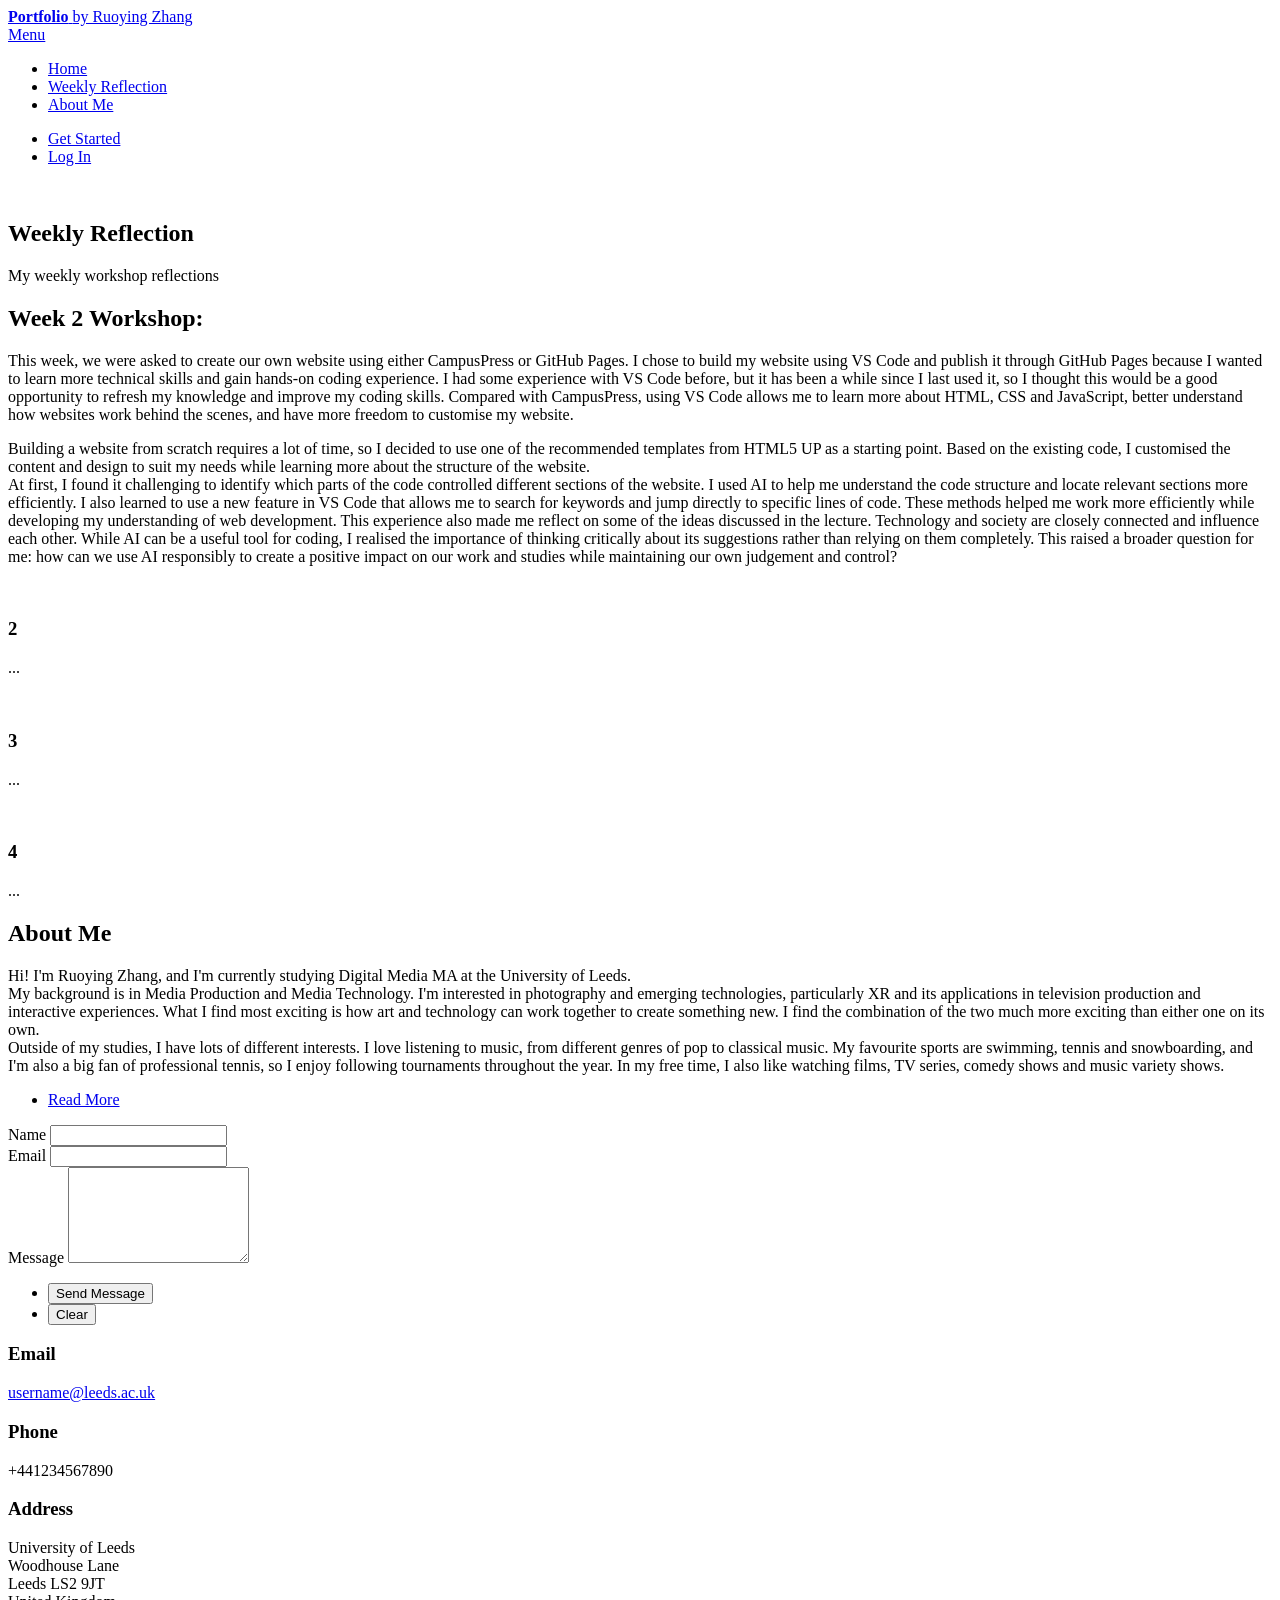
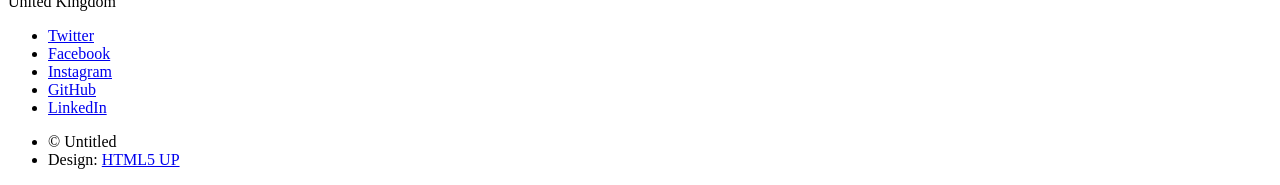
==== landing.html @ e0ff4ec4 "Add files via upload" ====
<!DOCTYPE HTML>
<!--
	Forty by HTML5 UP
	html5up.net | @ajlkn
	Free for personal and commercial use under the CCA 3.0 license (html5up.net/license)
-->
<html>
	<head>
		<title>Weekly Reflection | Digital Media Portfolio</title>
		<meta charset="utf-8" />
		<meta name="viewport" content="width=device-width, initial-scale=1, user-scalable=no" />
		<link rel="stylesheet" href="assets/css/main.css" />
		<noscript><link rel="stylesheet" href="assets/css/noscript.css" /></noscript>
	</head>
	<body class="is-preload">

		<!-- Wrapper -->
			<div id="wrapper">

				<!-- Header -->
				<!-- Note: The "styleN" class below should match that of the banner element. -->
					<header id="header" class="alt style2">
						<a href="index.html" class="logo"><strong>Portfolio</strong> <span>by Ruoying Zhang</span></a>
						<nav>
							<a href="#menu">Menu</a>
						</nav>
					</header>

				<!-- Menu -->
					<nav id="menu">
						<ul class="links">
							<li><a href="index.html">Home</a></li>
							<li><a href="landing.html">Weekly Reflection</a></li>
							<li><a href="generic.html">About Me</a></li>
							
						</ul>
						<ul class="actions stacked">
							<li><a href="#" class="button primary fit">Get Started</a></li>
							<li><a href="#" class="button fit">Log In</a></li>
						</ul>
					</nav>

				<!-- Banner -->
				<!-- Note: The "styleN" class below should match that of the header element. -->
					<section id="banner" class="style2">
						<div class="inner">
							<span class="image">
								<img src="images/pic07.jpg" alt="" />
							</span>
							<header class="major">
								<h1>Weekly Reflection</h1>
							</header>
							<div class="content">
								<p>My weekly workshop reflections</p>
							</div>
						</div>
					</section>

				<!-- Main -->
					<div id="main">

						<!-- One -->
							<section id="one">
								<div class="inner">
									<header class="major">
										<h2>Week 2 Workshop:</h2>
									</header>
									<p>This week, we were asked to create our own website using either CampusPress or GitHub Pages. I chose to build my website using VS Code and publish it through GitHub Pages because I wanted to learn more technical skills and gain hands-on coding experience. I had some experience with VS Code before, but it has been a while since I last used it, so I thought this would be a good opportunity to refresh my knowledge and improve my coding skills. Compared with CampusPress, using VS Code allows me to learn more about HTML, CSS and JavaScript, better understand how websites work behind the scenes, and have more freedom to customise my website.</br>
									<p></p>
									Building a website from scratch requires a lot of time, so I decided to use one of the recommended templates from HTML5 UP as a starting point. Based on the existing code, I customised the content and design to suit my needs while learning more about the structure of the website.</br>
								
									At first, I found it challenging to identify which parts of the code controlled different sections of the website. I used AI to help me understand the code structure and locate relevant sections more efficiently. I also learned to use a new feature in VS Code that allows me to search for keywords and jump directly to specific lines of code. These methods helped me work more efficiently while developing my understanding of web development. This experience also made me reflect on some of the ideas discussed in the lecture. Technology and society are closely connected and influence each other. While AI can be a useful tool for coding, I realised the importance of thinking critically about its suggestions rather than relying on them completely. This raised a broader question for me: how can we use AI responsibly to create a positive impact on our work and studies while maintaining our own judgement and control?
									</p>
								</div>
							</section>

						<!-- Two -->
							<section id="two" class="spotlights">
								<section>
									<a href="generic.html" class="image">
										<img src="images/pic08.jpg" alt="" data-position="center center" />
									</a>
									<div class="content">
										<div class="inner">
											<header class="major">
												<h3>2</h3>
											</header>
											<p>...</p>
											
										</div>
									</div>
								</section>
								<section>
									<a href="generic.html" class="image">
										<img src="images/pic09.jpg" alt="" data-position="top center" />
									</a>
									<div class="content">
										<div class="inner">
											<header class="major">
												<h3>3</h3>
											</header>
											<p>...</p>
											
										</div>
									</div>
								</section>
								<section>
									<a href="generic.html" class="image">
										<img src="images/pic10.jpg" alt="" data-position="25% 25%" />
									</a>
									<div class="content">
										<div class="inner">
											<header class="major">
												<h3>4</h3>
											</header>
											<p>...</p>
											
										</div>
									</div>
								</section>
							</section>

						<!-- Three -->
							<section id="three">
								<div class="inner">
									<header class="major">
										<h2>About Me</h2>
									</header>
									<p>Hi! I'm Ruoying Zhang, and I'm currently studying Digital Media MA at the University of Leeds.<br />
										 My background is in Media Production and Media Technology. I'm interested in photography and emerging technologies, particularly XR and its applications in television production and interactive experiences. What I find most exciting is how art and technology can work together to create something new. I find the combination of the two much more exciting than either one on its own. <br />
										 Outside of my studies, I have lots of different interests. I love listening to music, from different genres of pop to classical music. My favourite sports are swimming, tennis and snowboarding, and I'm also a big fan of professional tennis, so I enjoy following tournaments throughout the year. In my free time, I also like watching films, TV series, comedy shows and music variety shows.</p>
									<ul class="actions">
										<li><a href="generic.html" class="button next">Read More</a></li>
									</ul>
								</div>
							</section>

					</div>

				<!-- Contact -->
					<section id="contact">
						<div class="inner">
							<section>
								<form method="post" action="#">
									<div class="fields">
										<div class="field half">
											<label for="name">Name</label>
											<input type="text" name="name" id="name" />
										</div>
										<div class="field half">
											<label for="email">Email</label>
											<input type="text" name="email" id="email" />
										</div>
										<div class="field">
											<label for="message">Message</label>
											<textarea name="message" id="message" rows="6"></textarea>
										</div>
									</div>
									<ul class="actions">
										<li><input type="submit" value="Send Message" class="primary" /></li>
										<li><input type="reset" value="Clear" /></li>
									</ul>
								</form>
							</section>
							<section class="split">
								<section>
									<div class="contact-method">
										<span class="icon solid alt fa-envelope"></span>
										<h3>Email</h3>
										<a href="#">username@leeds.ac.uk</a>
									</div>
								</section>
								<section>
									<div class="contact-method">
										<span class="icon solid alt fa-phone"></span>
										<h3>Phone</h3>
										<span>+441234567890</span>
									</div>
								</section>
								<section>
									<div class="contact-method">
										<span class="icon solid alt fa-home"></span>
										<h3>Address</h3>
										<span>University of Leeds<br />
										Woodhouse Lane<br />
										Leeds LS2 9JT<br />
										United Kingdom</span>
									</div>
								</section>
							</section>
						</div>
					</section>

				<!-- Footer -->
					<footer id="footer">
						<div class="inner">
							<ul class="icons">
								<li><a href="#" class="icon brands alt fa-twitter"><span class="label">Twitter</span></a></li>
								<li><a href="#" class="icon brands alt fa-facebook-f"><span class="label">Facebook</span></a></li>
								<li><a href="#" class="icon brands alt fa-instagram"><span class="label">Instagram</span></a></li>
								<li><a href="#" class="icon brands alt fa-github"><span class="label">GitHub</span></a></li>
								<li><a href="#" class="icon brands alt fa-linkedin-in"><span class="label">LinkedIn</span></a></li>
							</ul>
							<ul class="copyright">
								<li>&copy; Untitled</li><li>Design: <a href="https://html5up.net">HTML5 UP</a></li>
							</ul>
						</div>
					</footer>

			</div>

		<!-- Scripts -->
			<script src="assets/js/jquery.min.js"></script>
			<script src="assets/js/jquery.scrolly.min.js"></script>
			<script src="assets/js/jquery.scrollex.min.js"></script>
			<script src="assets/js/browser.min.js"></script>
			<script src="assets/js/breakpoints.min.js"></script>
			<script src="assets/js/util.js"></script>
			<script src="assets/js/main.js"></script>

	</body>
</html>
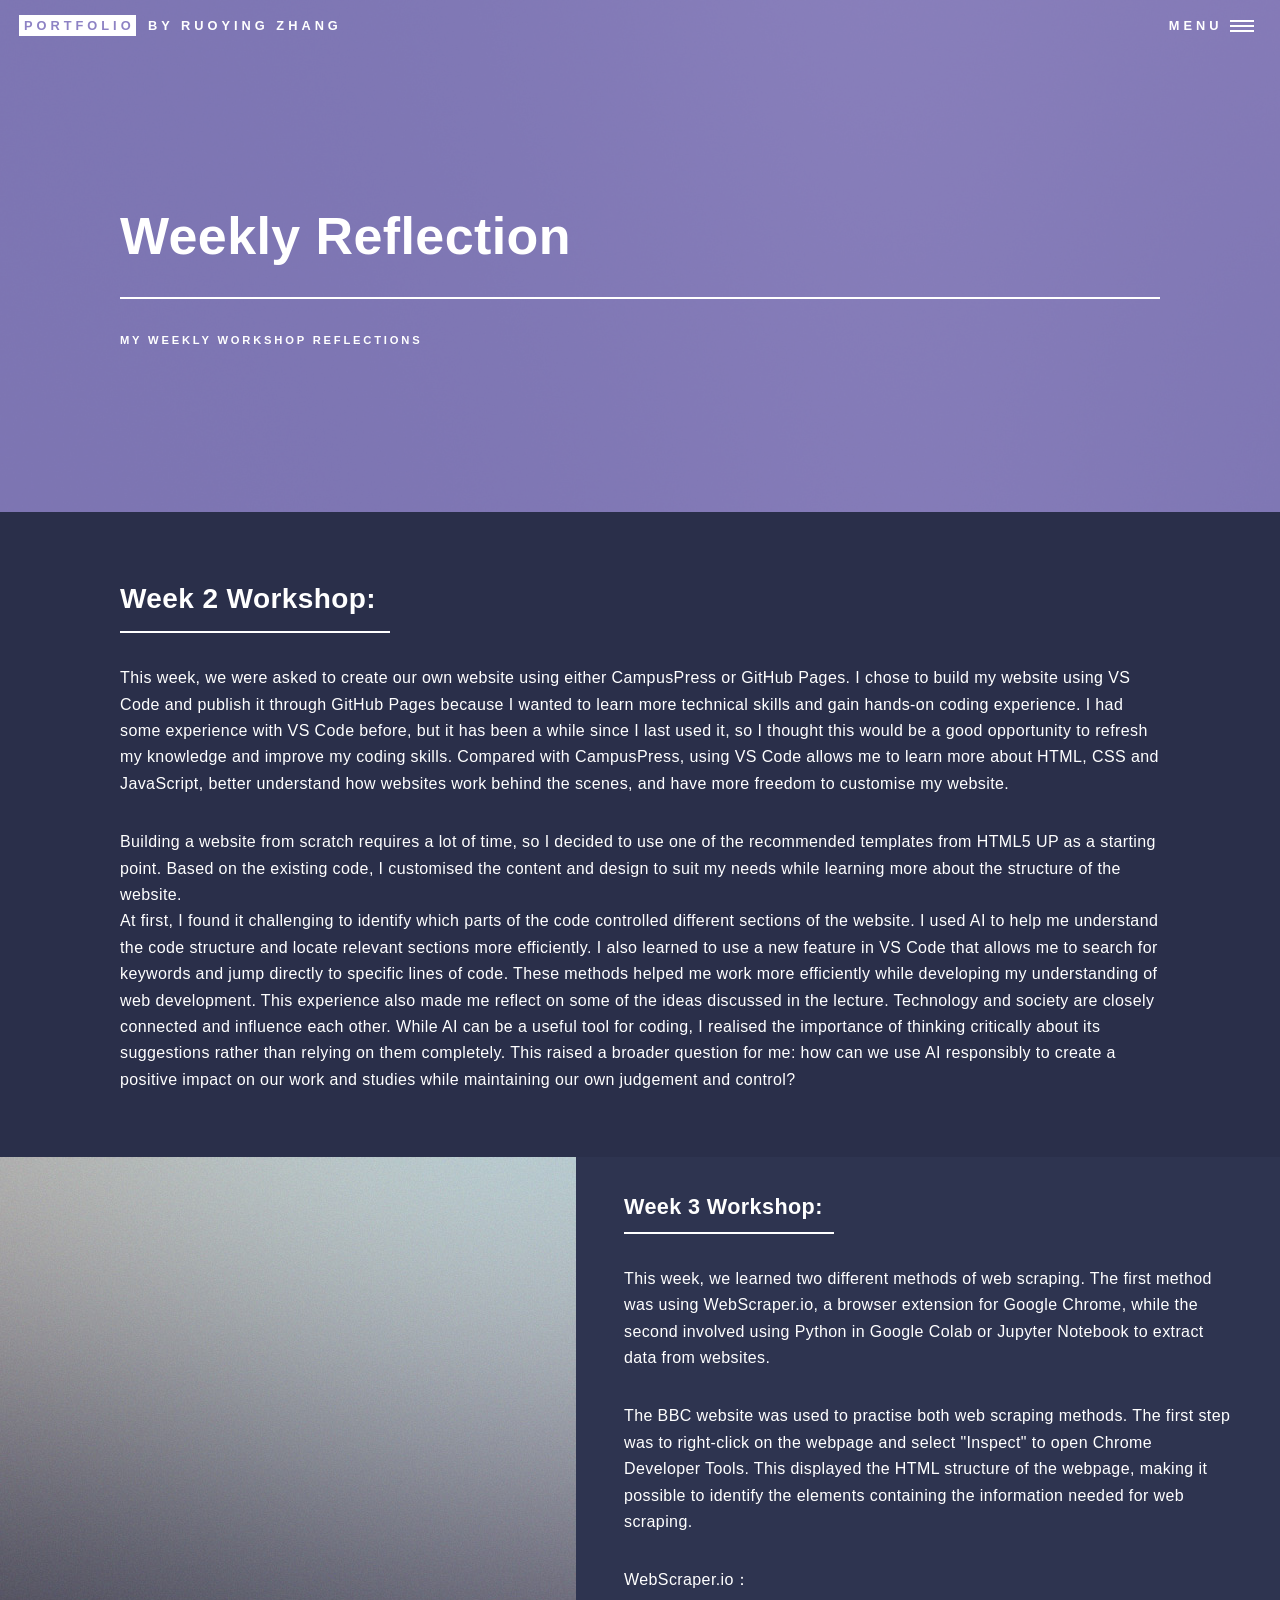
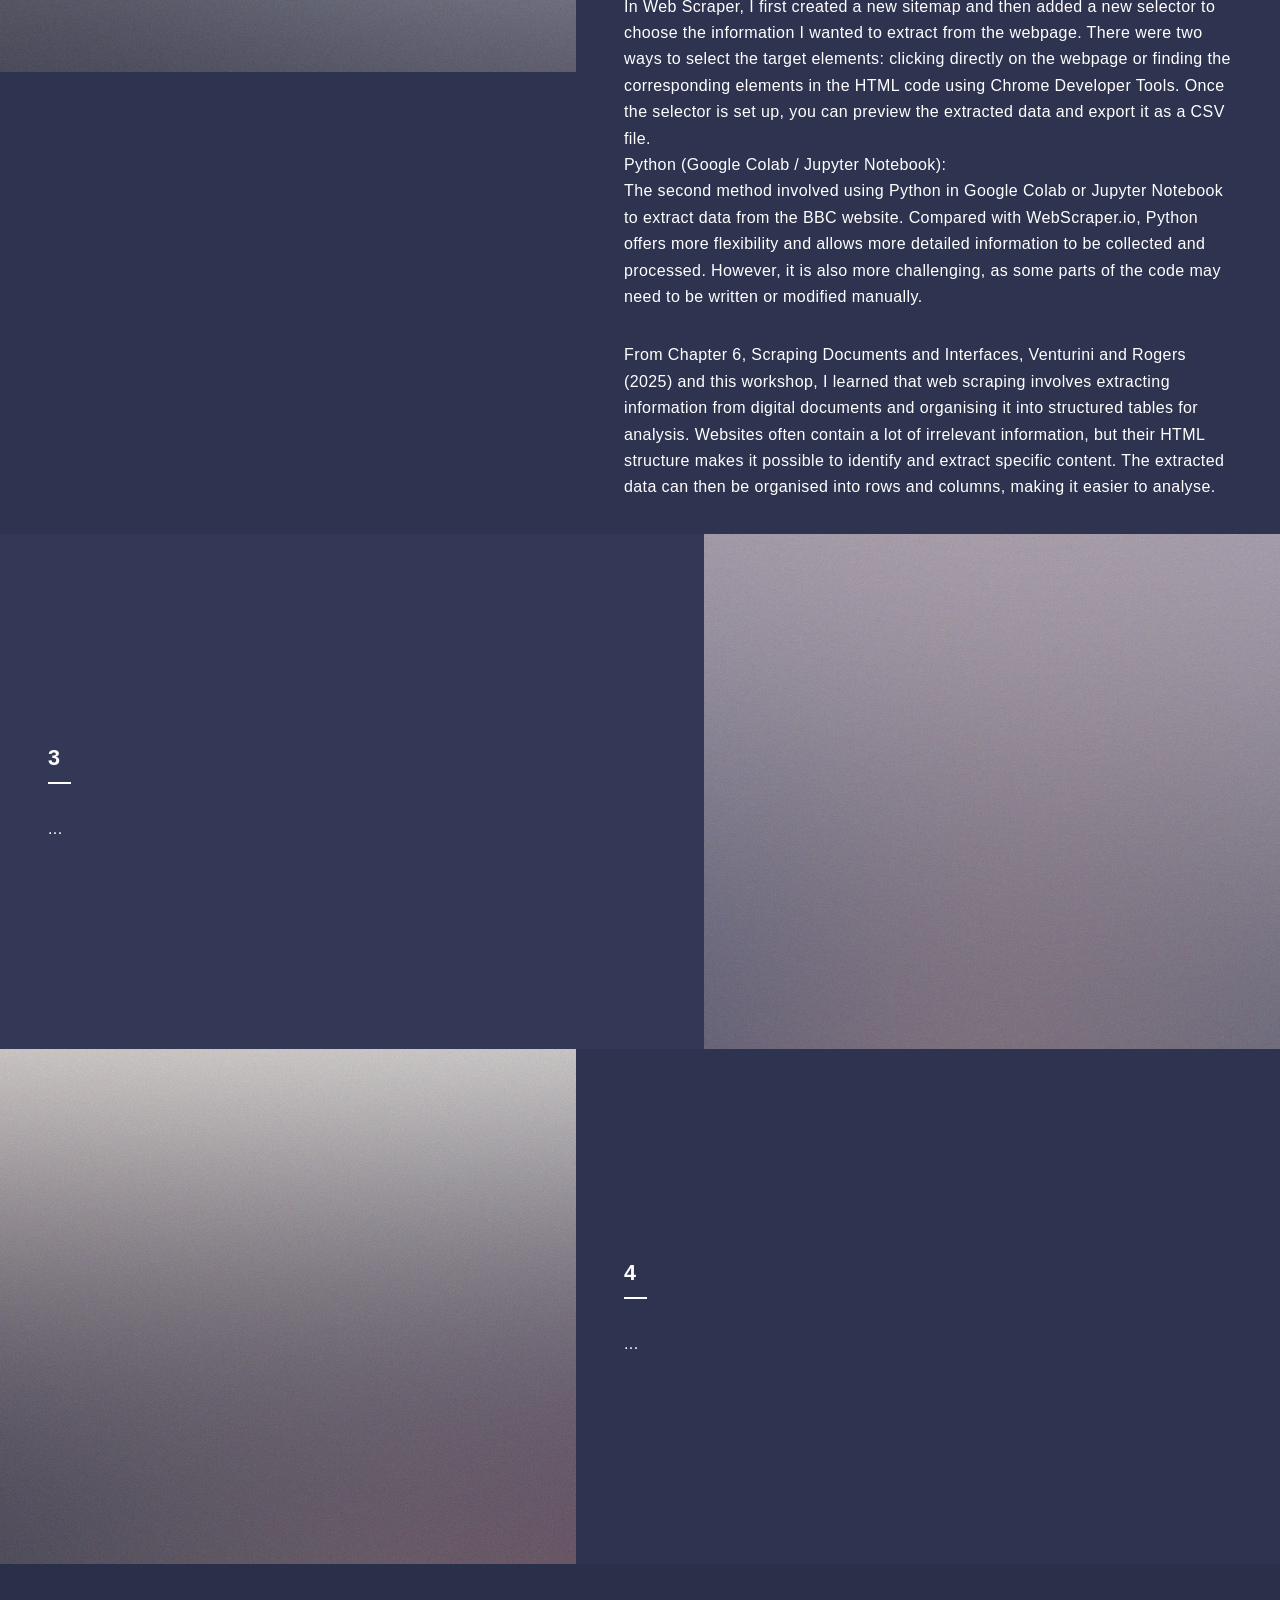
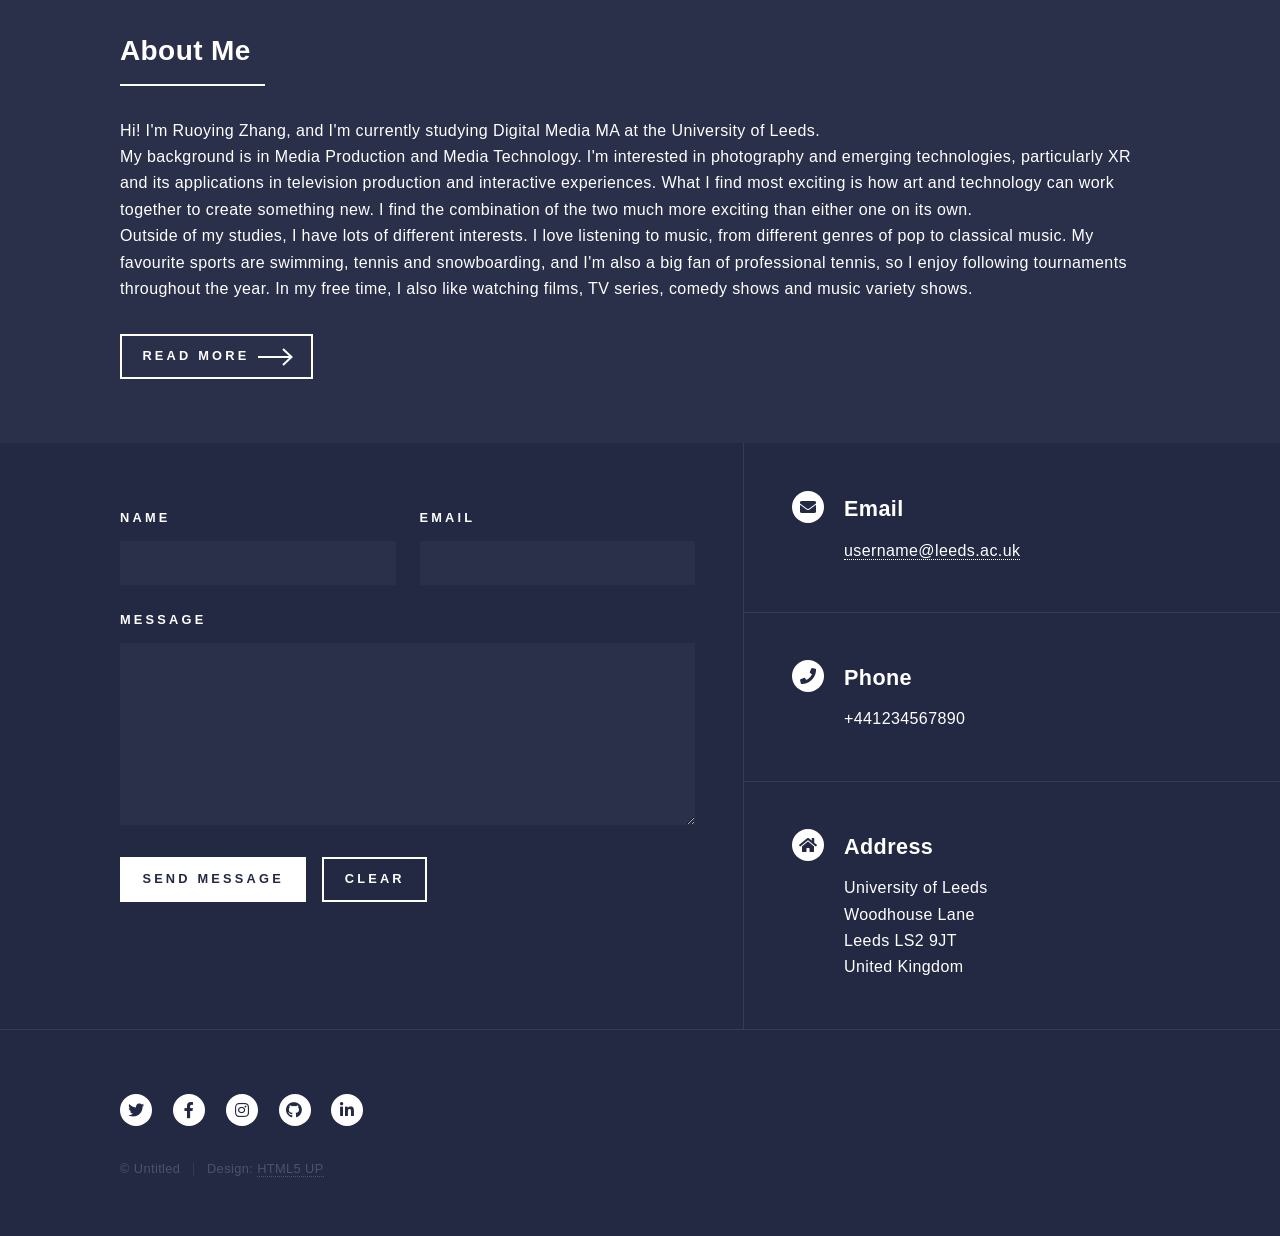
==== commit 019a95bd: "Update landing.html" ====
--- a/landing.html
+++ b/landing.html
@@ -76,17 +76,26 @@
 
 						<!-- Two -->
 							<section id="two" class="spotlights">
-								<section>
+								<section class="week3">
 									<a href="generic.html" class="image">
 										<img src="images/pic08.jpg" alt="" data-position="center center" />
 									</a>
 									<div class="content">
 										<div class="inner">
 											<header class="major">
-												<h3>2</h3>
+												<h3>Week 3 Workshop:</h3>
 											</header>
-											<p>...</p>
-											
+											<p>This week, we learned two different methods of web scraping. The first method was using WebScraper.io, a browser extension for Google Chrome, while the second involved using Python in Google Colab or Jupyter Notebook to extract data from websites.<br/>
+											<p></p>
+											The BBC website was used to practise both web scraping methods. The first step was to right-click on the webpage and select "Inspect" to open Chrome Developer Tools. This displayed the HTML structure of the webpage, making it possible to identify the elements containing the information needed for web scraping.</p>
+											<p></p>
+											WebScraper.io：<br/>
+											In Web Scraper, I first created a new sitemap and then added a new selector to choose the information I wanted to extract from the webpage. There were two ways to select the target elements: clicking directly on the webpage or finding the corresponding elements in the HTML code using Chrome Developer Tools. Once the selector is set up, you can preview the extracted data and export it as a CSV file.<br/>
+											Python (Google Colab / Jupyter Notebook):<br/>
+											The second method involved using Python in Google Colab or Jupyter Notebook to extract data from the BBC website. Compared with WebScraper.io, Python offers more flexibility and allows more detailed information to be collected and processed. However, it is also more challenging, as some parts of the code may need to be written or modified manually.
+											<p></p>
+											From Chapter 6, Scraping Documents and Interfaces, Venturini and Rogers (2025) and this workshop, I learned that web scraping involves extracting information from digital documents and organising it into structured tables for analysis. Websites often contain a lot of irrelevant information, but their HTML structure makes it possible to identify and extract specific content. The extracted data can then be organised into rows and columns, making it easier to analyse.<br/>
+											<p></p>
 										</div>
 									</div>
 								</section>
@@ -219,4 +228,4 @@
 			<script src="assets/js/main.js"></script>
 
 	</body>
-</html>+</html>
--- a/assets/css/main.css
+++ b/assets/css/main.css
@@ -0,0 +1,3952 @@
+@import url(fontawesome-all.min.css);
+@import url("https://fonts.googleapis.com/css?family=Source+Sans+Pro:300,300italic,600,600italic");
+
+/*
+	Forty by HTML5 UP
+	html5up.net | @ajlkn
+	Free for personal and commercial use under the CCA 3.0 license (html5up.net/license)
+*/
+
+html, body, div, span, applet, object,
+iframe, h1, h2, h3, h4, h5, h6, p, blockquote,
+pre, a, abbr, acronym, address, big, cite,
+code, del, dfn, em, img, ins, kbd, q, s, samp,
+small, strike, strong, sub, sup, tt, var, b,
+u, i, center, dl, dt, dd, ol, ul, li, fieldset,
+form, label, legend, table, caption, tbody,
+tfoot, thead, tr, th, td, article, aside,
+canvas, details, embed, figure, figcaption,
+footer, header, hgroup, menu, nav, output, ruby,
+section, summary, time, mark, audio, video {
+	margin: 0;
+	padding: 0;
+	border: 0;
+	font-size: 100%;
+	font: inherit;
+	vertical-align: baseline;}
+
+article, aside, details, figcaption, figure,
+footer, header, hgroup, menu, nav, section {
+	display: block;}
+
+body {
+	line-height: 1;
+}
+
+ol, ul {
+	list-style: none;
+}
+
+blockquote, q {
+	quotes: none;
+}
+
+	blockquote:before, blockquote:after, q:before, q:after {
+		content: '';
+		content: none;
+	}
+
+table {
+	border-collapse: collapse;
+	border-spacing: 0;
+}
+
+body {
+	-webkit-text-size-adjust: none;
+}
+
+mark {
+	background-color: transparent;
+	color: inherit;
+}
+
+input::-moz-focus-inner {
+	border: 0;
+	padding: 0;
+}
+
+input, select, textarea {
+	-moz-appearance: none;
+	-webkit-appearance: none;
+	-ms-appearance: none;
+	appearance: none;
+}
+
+/* Basic */
+
+	@-ms-viewport {
+		width: device-width;
+	}
+
+	body {
+		-ms-overflow-style: scrollbar;
+	}
+
+	@media screen and (max-width: 480px) {
+
+		html, body {
+			min-width: 320px;
+		}
+
+	}
+
+	html {
+		box-sizing: border-box;
+	}
+
+	*, *:before, *:after {
+		box-sizing: inherit;
+	}
+
+	body {
+		background: #242943;
+	}
+
+		body.is-preload *, body.is-preload *:before, body.is-preload *:after {
+			-moz-animation: none !important;
+			-webkit-animation: none !important;
+			-ms-animation: none !important;
+			animation: none !important;
+			-moz-transition: none !important;
+			-webkit-transition: none !important;
+			-ms-transition: none !important;
+			transition: none !important;
+		}
+
+/* Type */
+
+	body, input, select, textarea {
+		color: #ffffff;
+		font-family: "Source Sans Pro", Helvetica, sans-serif;
+		font-size: 17pt;
+		font-weight: 300;
+		letter-spacing: 0.025em;
+		line-height: 1.65;
+	}
+
+		@media screen and (max-width: 1680px) {
+
+			body, input, select, textarea {
+				font-size: 14pt;
+			}
+
+		}
+
+		@media screen and (max-width: 1280px) {
+
+			body, input, select, textarea {
+				font-size: 12pt;
+			}
+
+		}
+
+		@media screen and (max-width: 360px) {
+
+			body, input, select, textarea {
+				font-size: 11pt;
+			}
+
+		}
+
+	a {
+		-moz-transition: color 0.2s ease-in-out, border-bottom-color 0.2s ease-in-out;
+		-webkit-transition: color 0.2s ease-in-out, border-bottom-color 0.2s ease-in-out;
+		-ms-transition: color 0.2s ease-in-out, border-bottom-color 0.2s ease-in-out;
+		transition: color 0.2s ease-in-out, border-bottom-color 0.2s ease-in-out;
+		border-bottom: dotted 1px;
+		color: inherit;
+		text-decoration: none;
+	}
+
+		a:hover {
+			border-bottom-color: transparent;
+			color: #9bf1ff !important;
+		}
+
+		a:active {
+			color: #53e3fb !important;
+		}
+
+	strong, b {
+		color: #ffffff;
+		font-weight: 600;
+	}
+
+	em, i {
+		font-style: italic;
+	}
+
+	p {
+		margin: 0 0 2em 0;
+	}
+
+	h1, h2, h3, h4, h5, h6 {
+		color: #ffffff;
+		font-weight: 600;
+		line-height: 1.65;
+		margin: 0 0 1em 0;
+	}
+
+		h1 a, h2 a, h3 a, h4 a, h5 a, h6 a {
+			color: inherit;
+			border-bottom: 0;
+		}
+
+	h1 {
+		font-size: 2.5em;
+	}
+
+	h2 {
+		font-size: 1.75em;
+	}
+
+	h3 {
+		font-size: 1.35em;
+	}
+
+	h4 {
+		font-size: 1.1em;
+	}
+
+	h5 {
+		font-size: 0.9em;
+	}
+
+	h6 {
+		font-size: 0.7em;
+	}
+
+	@media screen and (max-width: 736px) {
+
+		h1 {
+			font-size: 2em;
+		}
+
+		h2 {
+			font-size: 1.5em;
+		}
+
+		h3 {
+			font-size: 1.25em;
+		}
+
+	}
+
+	sub {
+		font-size: 0.8em;
+		position: relative;
+		top: 0.5em;
+	}
+
+	sup {
+		font-size: 0.8em;
+		position: relative;
+		top: -0.5em;
+	}
+
+	blockquote {
+		border-left: solid 4px rgba(212, 212, 255, 0.1);
+		font-style: italic;
+		margin: 0 0 2em 0;
+		padding: 0.5em 0 0.5em 2em;
+	}
+
+	code {
+		background: rgba(212, 212, 255, 0.035);
+		font-family: "Courier New", monospace;
+		font-size: 0.9em;
+		margin: 0 0.25em;
+		padding: 0.25em 0.65em;
+	}
+
+	pre {
+		-webkit-overflow-scrolling: touch;
+		font-family: "Courier New", monospace;
+		font-size: 0.9em;
+		margin: 0 0 2em 0;
+	}
+
+		pre code {
+			display: block;
+			line-height: 1.75;
+			padding: 1em 1.5em;
+			overflow-x: auto;
+		}
+
+	hr {
+		border: 0;
+		border-bottom: solid 1px rgba(212, 212, 255, 0.1);
+		margin: 2em 0;
+	}
+
+		hr.major {
+			margin: 3em 0;
+		}
+
+	.align-left {
+		text-align: left;
+	}
+
+	.align-center {
+		text-align: center;
+	}
+
+	.align-right {
+		text-align: right;
+	}
+
+/* Row */
+
+	.row {
+		display: flex;
+		flex-wrap: wrap;
+		box-sizing: border-box;
+		align-items: stretch;
+	}
+
+		.row > * {
+			box-sizing: border-box;
+		}
+
+		.row.gtr-uniform > * > :last-child {
+			margin-bottom: 0;
+		}
+
+		.row.aln-left {
+			justify-content: flex-start;
+		}
+
+		.row.aln-center {
+			justify-content: center;
+		}
+
+		.row.aln-right {
+			justify-content: flex-end;
+		}
+
+		.row.aln-top {
+			align-items: flex-start;
+		}
+
+		.row.aln-middle {
+			align-items: center;
+		}
+
+		.row.aln-bottom {
+			align-items: flex-end;
+		}
+
+		.row > .imp {
+			order: -1;
+		}
+
+		.row > .col-1 {
+			width: 8.33333%;
+		}
+
+		.row > .off-1 {
+			margin-left: 8.33333%;
+		}
+
+		.row > .col-2 {
+			width: 16.66667%;
+		}
+
+		.row > .off-2 {
+			margin-left: 16.66667%;
+		}
+
+		.row > .col-3 {
+			width: 25%;
+		}
+
+		.row > .off-3 {
+			margin-left: 25%;
+		}
+
+		.row > .col-4 {
+			width: 33.33333%;
+		}
+
+		.row > .off-4 {
+			margin-left: 33.33333%;
+		}
+
+		.row > .col-5 {
+			width: 41.66667%;
+		}
+
+		.row > .off-5 {
+			margin-left: 41.66667%;
+		}
+
+		.row > .col-6 {
+			width: 50%;
+		}
+
+		.row > .off-6 {
+			margin-left: 50%;
+		}
+
+		.row > .col-7 {
+			width: 58.33333%;
+		}
+
+		.row > .off-7 {
+			margin-left: 58.33333%;
+		}
+
+		.row > .col-8 {
+			width: 66.66667%;
+		}
+
+		.row > .off-8 {
+			margin-left: 66.66667%;
+		}
+
+		.row > .col-9 {
+			width: 75%;
+		}
+
+		.row > .off-9 {
+			margin-left: 75%;
+		}
+
+		.row > .col-10 {
+			width: 83.33333%;
+		}
+
+		.row > .off-10 {
+			margin-left: 83.33333%;
+		}
+
+		.row > .col-11 {
+			width: 91.66667%;
+		}
+
+		.row > .off-11 {
+			margin-left: 91.66667%;
+		}
+
+		.row > .col-12 {
+			width: 100%;
+		}
+
+		.row > .off-12 {
+			margin-left: 100%;
+		}
+
+		.row.gtr-0 {
+			margin-top: 0;
+			margin-left: 0em;
+		}
+
+			.row.gtr-0 > * {
+				padding: 0 0 0 0em;
+			}
+
+			.row.gtr-0.gtr-uniform {
+				margin-top: 0em;
+			}
+
+				.row.gtr-0.gtr-uniform > * {
+					padding-top: 0em;
+				}
+
+		.row.gtr-25 {
+			margin-top: 0;
+			margin-left: -0.5em;
+		}
+
+			.row.gtr-25 > * {
+				padding: 0 0 0 0.5em;
+			}
+
+			.row.gtr-25.gtr-uniform {
+				margin-top: -0.5em;
+			}
+
+				.row.gtr-25.gtr-uniform > * {
+					padding-top: 0.5em;
+				}
+
+		.row.gtr-50 {
+			margin-top: 0;
+			margin-left: -1em;
+		}
+
+			.row.gtr-50 > * {
+				padding: 0 0 0 1em;
+			}
+
+			.row.gtr-50.gtr-uniform {
+				margin-top: -1em;
+			}
+
+				.row.gtr-50.gtr-uniform > * {
+					padding-top: 1em;
+				}
+
+		.row {
+			margin-top: 0;
+			margin-left: -2em;
+		}
+
+			.row > * {
+				padding: 0 0 0 2em;
+			}
+
+			.row.gtr-uniform {
+				margin-top: -2em;
+			}
+
+				.row.gtr-uniform > * {
+					padding-top: 2em;
+				}
+
+		.row.gtr-150 {
+			margin-top: 0;
+			margin-left: -3em;
+		}
+
+			.row.gtr-150 > * {
+				padding: 0 0 0 3em;
+			}
+
+			.row.gtr-150.gtr-uniform {
+				margin-top: -3em;
+			}
+
+				.row.gtr-150.gtr-uniform > * {
+					padding-top: 3em;
+				}
+
+		.row.gtr-200 {
+			margin-top: 0;
+			margin-left: -4em;
+		}
+
+			.row.gtr-200 > * {
+				padding: 0 0 0 4em;
+			}
+
+			.row.gtr-200.gtr-uniform {
+				margin-top: -4em;
+			}
+
+				.row.gtr-200.gtr-uniform > * {
+					padding-top: 4em;
+				}
+
+		@media screen and (max-width: 1680px) {
+
+			.row {
+				display: flex;
+				flex-wrap: wrap;
+				box-sizing: border-box;
+				align-items: stretch;
+			}
+
+				.row > * {
+					box-sizing: border-box;
+				}
+
+				.row.gtr-uniform > * > :last-child {
+					margin-bottom: 0;
+				}
+
+				.row.aln-left {
+					justify-content: flex-start;
+				}
+
+				.row.aln-center {
+					justify-content: center;
+				}
+
+				.row.aln-right {
+					justify-content: flex-end;
+				}
+
+				.row.aln-top {
+					align-items: flex-start;
+				}
+
+				.row.aln-middle {
+					align-items: center;
+				}
+
+				.row.aln-bottom {
+					align-items: flex-end;
+				}
+
+				.row > .imp-xlarge {
+					order: -1;
+				}
+
+				.row > .col-1-xlarge {
+					width: 8.33333%;
+				}
+
+				.row > .off-1-xlarge {
+					margin-left: 8.33333%;
+				}
+
+				.row > .col-2-xlarge {
+					width: 16.66667%;
+				}
+
+				.row > .off-2-xlarge {
+					margin-left: 16.66667%;
+				}
+
+				.row > .col-3-xlarge {
+					width: 25%;
+				}
+
+				.row > .off-3-xlarge {
+					margin-left: 25%;
+				}
+
+				.row > .col-4-xlarge {
+					width: 33.33333%;
+				}
+
+				.row > .off-4-xlarge {
+					margin-left: 33.33333%;
+				}
+
+				.row > .col-5-xlarge {
+					width: 41.66667%;
+				}
+
+				.row > .off-5-xlarge {
+					margin-left: 41.66667%;
+				}
+
+				.row > .col-6-xlarge {
+					width: 50%;
+				}
+
+				.row > .off-6-xlarge {
+					margin-left: 50%;
+				}
+
+				.row > .col-7-xlarge {
+					width: 58.33333%;
+				}
+
+				.row > .off-7-xlarge {
+					margin-left: 58.33333%;
+				}
+
+				.row > .col-8-xlarge {
+					width: 66.66667%;
+				}
+
+				.row > .off-8-xlarge {
+					margin-left: 66.66667%;
+				}
+
+				.row > .col-9-xlarge {
+					width: 75%;
+				}
+
+				.row > .off-9-xlarge {
+					margin-left: 75%;
+				}
+
+				.row > .col-10-xlarge {
+					width: 83.33333%;
+				}
+
+				.row > .off-10-xlarge {
+					margin-left: 83.33333%;
+				}
+
+				.row > .col-11-xlarge {
+					width: 91.66667%;
+				}
+
+				.row > .off-11-xlarge {
+					margin-left: 91.66667%;
+				}
+
+				.row > .col-12-xlarge {
+					width: 100%;
+				}
+
+				.row > .off-12-xlarge {
+					margin-left: 100%;
+				}
+
+				.row.gtr-0 {
+					margin-top: 0;
+					margin-left: 0em;
+				}
+
+					.row.gtr-0 > * {
+						padding: 0 0 0 0em;
+					}
+
+					.row.gtr-0.gtr-uniform {
+						margin-top: 0em;
+					}
+
+						.row.gtr-0.gtr-uniform > * {
+							padding-top: 0em;
+						}
+
+				.row.gtr-25 {
+					margin-top: 0;
+					margin-left: -0.5em;
+				}
+
+					.row.gtr-25 > * {
+						padding: 0 0 0 0.5em;
+					}
+
+					.row.gtr-25.gtr-uniform {
+						margin-top: -0.5em;
+					}
+
+						.row.gtr-25.gtr-uniform > * {
+							padding-top: 0.5em;
+						}
+
+				.row.gtr-50 {
+					margin-top: 0;
+					margin-left: -1em;
+				}
+
+					.row.gtr-50 > * {
+						padding: 0 0 0 1em;
+					}
+
+					.row.gtr-50.gtr-uniform {
+						margin-top: -1em;
+					}
+
+						.row.gtr-50.gtr-uniform > * {
+							padding-top: 1em;
+						}
+
+				.row {
+					margin-top: 0;
+					margin-left: -2em;
+				}
+
+					.row > * {
+						padding: 0 0 0 2em;
+					}
+
+					.row.gtr-uniform {
+						margin-top: -2em;
+					}
+
+						.row.gtr-uniform > * {
+							padding-top: 2em;
+						}
+
+				.row.gtr-150 {
+					margin-top: 0;
+					margin-left: -3em;
+				}
+
+					.row.gtr-150 > * {
+						padding: 0 0 0 3em;
+					}
+
+					.row.gtr-150.gtr-uniform {
+						margin-top: -3em;
+					}
+
+						.row.gtr-150.gtr-uniform > * {
+							padding-top: 3em;
+						}
+
+				.row.gtr-200 {
+					margin-top: 0;
+					margin-left: -4em;
+				}
+
+					.row.gtr-200 > * {
+						padding: 0 0 0 4em;
+					}
+
+					.row.gtr-200.gtr-uniform {
+						margin-top: -4em;
+					}
+
+						.row.gtr-200.gtr-uniform > * {
+							padding-top: 4em;
+						}
+
+		}
+
+		@media screen and (max-width: 1280px) {
+
+			.row {
+				display: flex;
+				flex-wrap: wrap;
+				box-sizing: border-box;
+				align-items: stretch;
+			}
+
+				.row > * {
+					box-sizing: border-box;
+				}
+
+				.row.gtr-uniform > * > :last-child {
+					margin-bottom: 0;
+				}
+
+				.row.aln-left {
+					justify-content: flex-start;
+				}
+
+				.row.aln-center {
+					justify-content: center;
+				}
+
+				.row.aln-right {
+					justify-content: flex-end;
+				}
+
+				.row.aln-top {
+					align-items: flex-start;
+				}
+
+				.row.aln-middle {
+					align-items: center;
+				}
+
+				.row.aln-bottom {
+					align-items: flex-end;
+				}
+
+				.row > .imp-large {
+					order: -1;
+				}
+
+				.row > .col-1-large {
+					width: 8.33333%;
+				}
+
+				.row > .off-1-large {
+					margin-left: 8.33333%;
+				}
+
+				.row > .col-2-large {
+					width: 16.66667%;
+				}
+
+				.row > .off-2-large {
+					margin-left: 16.66667%;
+				}
+
+				.row > .col-3-large {
+					width: 25%;
+				}
+
+				.row > .off-3-large {
+					margin-left: 25%;
+				}
+
+				.row > .col-4-large {
+					width: 33.33333%;
+				}
+
+				.row > .off-4-large {
+					margin-left: 33.33333%;
+				}
+
+				.row > .col-5-large {
+					width: 41.66667%;
+				}
+
+				.row > .off-5-large {
+					margin-left: 41.66667%;
+				}
+
+				.row > .col-6-large {
+					width: 50%;
+				}
+
+				.row > .off-6-large {
+					margin-left: 50%;
+				}
+
+				.row > .col-7-large {
+					width: 58.33333%;
+				}
+
+				.row > .off-7-large {
+					margin-left: 58.33333%;
+				}
+
+				.row > .col-8-large {
+					width: 66.66667%;
+				}
+
+				.row > .off-8-large {
+					margin-left: 66.66667%;
+				}
+
+				.row > .col-9-large {
+					width: 75%;
+				}
+
+				.row > .off-9-large {
+					margin-left: 75%;
+				}
+
+				.row > .col-10-large {
+					width: 83.33333%;
+				}
+
+				.row > .off-10-large {
+					margin-left: 83.33333%;
+				}
+
+				.row > .col-11-large {
+					width: 91.66667%;
+				}
+
+				.row > .off-11-large {
+					margin-left: 91.66667%;
+				}
+
+				.row > .col-12-large {
+					width: 100%;
+				}
+
+				.row > .off-12-large {
+					margin-left: 100%;
+				}
+
+				.row.gtr-0 {
+					margin-top: 0;
+					margin-left: 0em;
+				}
+
+					.row.gtr-0 > * {
+						padding: 0 0 0 0em;
+					}
+
+					.row.gtr-0.gtr-uniform {
+						margin-top: 0em;
+					}
+
+						.row.gtr-0.gtr-uniform > * {
+							padding-top: 0em;
+						}
+
+				.row.gtr-25 {
+					margin-top: 0;
+					margin-left: -0.375em;
+				}
+
+					.row.gtr-25 > * {
+						padding: 0 0 0 0.375em;
+					}
+
+					.row.gtr-25.gtr-uniform {
+						margin-top: -0.375em;
+					}
+
+						.row.gtr-25.gtr-uniform > * {
+							padding-top: 0.375em;
+						}
+
+				.row.gtr-50 {
+					margin-top: 0;
+					margin-left: -0.75em;
+				}
+
+					.row.gtr-50 > * {
+						padding: 0 0 0 0.75em;
+					}
+
+					.row.gtr-50.gtr-uniform {
+						margin-top: -0.75em;
+					}
+
+						.row.gtr-50.gtr-uniform > * {
+							padding-top: 0.75em;
+						}
+
+				.row {
+					margin-top: 0;
+					margin-left: -1.5em;
+				}
+
+					.row > * {
+						padding: 0 0 0 1.5em;
+					}
+
+					.row.gtr-uniform {
+						margin-top: -1.5em;
+					}
+
+						.row.gtr-uniform > * {
+							padding-top: 1.5em;
+						}
+
+				.row.gtr-150 {
+					margin-top: 0;
+					margin-left: -2.25em;
+				}
+
+					.row.gtr-150 > * {
+						padding: 0 0 0 2.25em;
+					}
+
+					.row.gtr-150.gtr-uniform {
+						margin-top: -2.25em;
+					}
+
+						.row.gtr-150.gtr-uniform > * {
+							padding-top: 2.25em;
+						}
+
+				.row.gtr-200 {
+					margin-top: 0;
+					margin-left: -3em;
+				}
+
+					.row.gtr-200 > * {
+						padding: 0 0 0 3em;
+					}
+
+					.row.gtr-200.gtr-uniform {
+						margin-top: -3em;
+					}
+
+						.row.gtr-200.gtr-uniform > * {
+							padding-top: 3em;
+						}
+
+		}
+
+		@media screen and (max-width: 980px) {
+
+			.row {
+				display: flex;
+				flex-wrap: wrap;
+				box-sizing: border-box;
+				align-items: stretch;
+			}
+
+				.row > * {
+					box-sizing: border-box;
+				}
+
+				.row.gtr-uniform > * > :last-child {
+					margin-bottom: 0;
+				}
+
+				.row.aln-left {
+					justify-content: flex-start;
+				}
+
+				.row.aln-center {
+					justify-content: center;
+				}
+
+				.row.aln-right {
+					justify-content: flex-end;
+				}
+
+				.row.aln-top {
+					align-items: flex-start;
+				}
+
+				.row.aln-middle {
+					align-items: center;
+				}
+
+				.row.aln-bottom {
+					align-items: flex-end;
+				}
+
+				.row > .imp-medium {
+					order: -1;
+				}
+
+				.row > .col-1-medium {
+					width: 8.33333%;
+				}
+
+				.row > .off-1-medium {
+					margin-left: 8.33333%;
+				}
+
+				.row > .col-2-medium {
+					width: 16.66667%;
+				}
+
+				.row > .off-2-medium {
+					margin-left: 16.66667%;
+				}
+
+				.row > .col-3-medium {
+					width: 25%;
+				}
+
+				.row > .off-3-medium {
+					margin-left: 25%;
+				}
+
+				.row > .col-4-medium {
+					width: 33.33333%;
+				}
+
+				.row > .off-4-medium {
+					margin-left: 33.33333%;
+				}
+
+				.row > .col-5-medium {
+					width: 41.66667%;
+				}
+
+				.row > .off-5-medium {
+					margin-left: 41.66667%;
+				}
+
+				.row > .col-6-medium {
+					width: 50%;
+				}
+
+				.row > .off-6-medium {
+					margin-left: 50%;
+				}
+
+				.row > .col-7-medium {
+					width: 58.33333%;
+				}
+
+				.row > .off-7-medium {
+					margin-left: 58.33333%;
+				}
+
+				.row > .col-8-medium {
+					width: 66.66667%;
+				}
+
+				.row > .off-8-medium {
+					margin-left: 66.66667%;
+				}
+
+				.row > .col-9-medium {
+					width: 75%;
+				}
+
+				.row > .off-9-medium {
+					margin-left: 75%;
+				}
+
+				.row > .col-10-medium {
+					width: 83.33333%;
+				}
+
+				.row > .off-10-medium {
+					margin-left: 83.33333%;
+				}
+
+				.row > .col-11-medium {
+					width: 91.66667%;
+				}
+
+				.row > .off-11-medium {
+					margin-left: 91.66667%;
+				}
+
+				.row > .col-12-medium {
+					width: 100%;
+				}
+
+				.row > .off-12-medium {
+					margin-left: 100%;
+				}
+
+				.row.gtr-0 {
+					margin-top: 0;
+					margin-left: 0em;
+				}
+
+					.row.gtr-0 > * {
+						padding: 0 0 0 0em;
+					}
+
+					.row.gtr-0.gtr-uniform {
+						margin-top: 0em;
+					}
+
+						.row.gtr-0.gtr-uniform > * {
+							padding-top: 0em;
+						}
+
+				.row.gtr-25 {
+					margin-top: 0;
+					margin-left: -0.375em;
+				}
+
+					.row.gtr-25 > * {
+						padding: 0 0 0 0.375em;
+					}
+
+					.row.gtr-25.gtr-uniform {
+						margin-top: -0.375em;
+					}
+
+						.row.gtr-25.gtr-uniform > * {
+							padding-top: 0.375em;
+						}
+
+				.row.gtr-50 {
+					margin-top: 0;
+					margin-left: -0.75em;
+				}
+
+					.row.gtr-50 > * {
+						padding: 0 0 0 0.75em;
+					}
+
+					.row.gtr-50.gtr-uniform {
+						margin-top: -0.75em;
+					}
+
+						.row.gtr-50.gtr-uniform > * {
+							padding-top: 0.75em;
+						}
+
+				.row {
+					margin-top: 0;
+					margin-left: -1.5em;
+				}
+
+					.row > * {
+						padding: 0 0 0 1.5em;
+					}
+
+					.row.gtr-uniform {
+						margin-top: -1.5em;
+					}
+
+						.row.gtr-uniform > * {
+							padding-top: 1.5em;
+						}
+
+				.row.gtr-150 {
+					margin-top: 0;
+					margin-left: -2.25em;
+				}
+
+					.row.gtr-150 > * {
+						padding: 0 0 0 2.25em;
+					}
+
+					.row.gtr-150.gtr-uniform {
+						margin-top: -2.25em;
+					}
+
+						.row.gtr-150.gtr-uniform > * {
+							padding-top: 2.25em;
+						}
+
+				.row.gtr-200 {
+					margin-top: 0;
+					margin-left: -3em;
+				}
+
+					.row.gtr-200 > * {
+						padding: 0 0 0 3em;
+					}
+
+					.row.gtr-200.gtr-uniform {
+						margin-top: -3em;
+					}
+
+						.row.gtr-200.gtr-uniform > * {
+							padding-top: 3em;
+						}
+
+		}
+
+		@media screen and (max-width: 736px) {
+
+			.row {
+				display: flex;
+				flex-wrap: wrap;
+				box-sizing: border-box;
+				align-items: stretch;
+			}
+
+				.row > * {
+					box-sizing: border-box;
+				}
+
+				.row.gtr-uniform > * > :last-child {
+					margin-bottom: 0;
+				}
+
+				.row.aln-left {
+					justify-content: flex-start;
+				}
+
+				.row.aln-center {
+					justify-content: center;
+				}
+
+				.row.aln-right {
+					justify-content: flex-end;
+				}
+
+				.row.aln-top {
+					align-items: flex-start;
+				}
+
+				.row.aln-middle {
+					align-items: center;
+				}
+
+				.row.aln-bottom {
+					align-items: flex-end;
+				}
+
+				.row > .imp-small {
+					order: -1;
+				}
+
+				.row > .col-1-small {
+					width: 8.33333%;
+				}
+
+				.row > .off-1-small {
+					margin-left: 8.33333%;
+				}
+
+				.row > .col-2-small {
+					width: 16.66667%;
+				}
+
+				.row > .off-2-small {
+					margin-left: 16.66667%;
+				}
+
+				.row > .col-3-small {
+					width: 25%;
+				}
+
+				.row > .off-3-small {
+					margin-left: 25%;
+				}
+
+				.row > .col-4-small {
+					width: 33.33333%;
+				}
+
+				.row > .off-4-small {
+					margin-left: 33.33333%;
+				}
+
+				.row > .col-5-small {
+					width: 41.66667%;
+				}
+
+				.row > .off-5-small {
+					margin-left: 41.66667%;
+				}
+
+				.row > .col-6-small {
+					width: 50%;
+				}
+
+				.row > .off-6-small {
+					margin-left: 50%;
+				}
+
+				.row > .col-7-small {
+					width: 58.33333%;
+				}
+
+				.row > .off-7-small {
+					margin-left: 58.33333%;
+				}
+
+				.row > .col-8-small {
+					width: 66.66667%;
+				}
+
+				.row > .off-8-small {
+					margin-left: 66.66667%;
+				}
+
+				.row > .col-9-small {
+					width: 75%;
+				}
+
+				.row > .off-9-small {
+					margin-left: 75%;
+				}
+
+				.row > .col-10-small {
+					width: 83.33333%;
+				}
+
+				.row > .off-10-small {
+					margin-left: 83.33333%;
+				}
+
+				.row > .col-11-small {
+					width: 91.66667%;
+				}
+
+				.row > .off-11-small {
+					margin-left: 91.66667%;
+				}
+
+				.row > .col-12-small {
+					width: 100%;
+				}
+
+				.row > .off-12-small {
+					margin-left: 100%;
+				}
+
+				.row.gtr-0 {
+					margin-top: 0;
+					margin-left: 0em;
+				}
+
+					.row.gtr-0 > * {
+						padding: 0 0 0 0em;
+					}
+
+					.row.gtr-0.gtr-uniform {
+						margin-top: 0em;
+					}
+
+						.row.gtr-0.gtr-uniform > * {
+							padding-top: 0em;
+						}
+
+				.row.gtr-25 {
+					margin-top: 0;
+					margin-left: -0.3125em;
+				}
+
+					.row.gtr-25 > * {
+						padding: 0 0 0 0.3125em;
+					}
+
+					.row.gtr-25.gtr-uniform {
+						margin-top: -0.3125em;
+					}
+
+						.row.gtr-25.gtr-uniform > * {
+							padding-top: 0.3125em;
+						}
+
+				.row.gtr-50 {
+					margin-top: 0;
+					margin-left: -0.625em;
+				}
+
+					.row.gtr-50 > * {
+						padding: 0 0 0 0.625em;
+					}
+
+					.row.gtr-50.gtr-uniform {
+						margin-top: -0.625em;
+					}
+
+						.row.gtr-50.gtr-uniform > * {
+							padding-top: 0.625em;
+						}
+
+				.row {
+					margin-top: 0;
+					margin-left: -1.25em;
+				}
+
+					.row > * {
+						padding: 0 0 0 1.25em;
+					}
+
+					.row.gtr-uniform {
+						margin-top: -1.25em;
+					}
+
+						.row.gtr-uniform > * {
+							padding-top: 1.25em;
+						}
+
+				.row.gtr-150 {
+					margin-top: 0;
+					margin-left: -1.875em;
+				}
+
+					.row.gtr-150 > * {
+						padding: 0 0 0 1.875em;
+					}
+
+					.row.gtr-150.gtr-uniform {
+						margin-top: -1.875em;
+					}
+
+						.row.gtr-150.gtr-uniform > * {
+							padding-top: 1.875em;
+						}
+
+				.row.gtr-200 {
+					margin-top: 0;
+					margin-left: -2.5em;
+				}
+
+					.row.gtr-200 > * {
+						padding: 0 0 0 2.5em;
+					}
+
+					.row.gtr-200.gtr-uniform {
+						margin-top: -2.5em;
+					}
+
+						.row.gtr-200.gtr-uniform > * {
+							padding-top: 2.5em;
+						}
+
+		}
+
+		@media screen and (max-width: 480px) {
+
+			.row {
+				display: flex;
+				flex-wrap: wrap;
+				box-sizing: border-box;
+				align-items: stretch;
+			}
+
+				.row > * {
+					box-sizing: border-box;
+				}
+
+				.row.gtr-uniform > * > :last-child {
+					margin-bottom: 0;
+				}
+
+				.row.aln-left {
+					justify-content: flex-start;
+				}
+
+				.row.aln-center {
+					justify-content: center;
+				}
+
+				.row.aln-right {
+					justify-content: flex-end;
+				}
+
+				.row.aln-top {
+					align-items: flex-start;
+				}
+
+				.row.aln-middle {
+					align-items: center;
+				}
+
+				.row.aln-bottom {
+					align-items: flex-end;
+				}
+
+				.row > .imp-xsmall {
+					order: -1;
+				}
+
+				.row > .col-1-xsmall {
+					width: 8.33333%;
+				}
+
+				.row > .off-1-xsmall {
+					margin-left: 8.33333%;
+				}
+
+				.row > .col-2-xsmall {
+					width: 16.66667%;
+				}
+
+				.row > .off-2-xsmall {
+					margin-left: 16.66667%;
+				}
+
+				.row > .col-3-xsmall {
+					width: 25%;
+				}
+
+				.row > .off-3-xsmall {
+					margin-left: 25%;
+				}
+
+				.row > .col-4-xsmall {
+					width: 33.33333%;
+				}
+
+				.row > .off-4-xsmall {
+					margin-left: 33.33333%;
+				}
+
+				.row > .col-5-xsmall {
+					width: 41.66667%;
+				}
+
+				.row > .off-5-xsmall {
+					margin-left: 41.66667%;
+				}
+
+				.row > .col-6-xsmall {
+					width: 50%;
+				}
+
+				.row > .off-6-xsmall {
+					margin-left: 50%;
+				}
+
+				.row > .col-7-xsmall {
+					width: 58.33333%;
+				}
+
+				.row > .off-7-xsmall {
+					margin-left: 58.33333%;
+				}
+
+				.row > .col-8-xsmall {
+					width: 66.66667%;
+				}
+
+				.row > .off-8-xsmall {
+					margin-left: 66.66667%;
+				}
+
+				.row > .col-9-xsmall {
+					width: 75%;
+				}
+
+				.row > .off-9-xsmall {
+					margin-left: 75%;
+				}
+
+				.row > .col-10-xsmall {
+					width: 83.33333%;
+				}
+
+				.row > .off-10-xsmall {
+					margin-left: 83.33333%;
+				}
+
+				.row > .col-11-xsmall {
+					width: 91.66667%;
+				}
+
+				.row > .off-11-xsmall {
+					margin-left: 91.66667%;
+				}
+
+				.row > .col-12-xsmall {
+					width: 100%;
+				}
+
+				.row > .off-12-xsmall {
+					margin-left: 100%;
+				}
+
+				.row.gtr-0 {
+					margin-top: 0;
+					margin-left: 0em;
+				}
+
+					.row.gtr-0 > * {
+						padding: 0 0 0 0em;
+					}
+
+					.row.gtr-0.gtr-uniform {
+						margin-top: 0em;
+					}
+
+						.row.gtr-0.gtr-uniform > * {
+							padding-top: 0em;
+						}
+
+				.row.gtr-25 {
+					margin-top: 0;
+					margin-left: -0.3125em;
+				}
+
+					.row.gtr-25 > * {
+						padding: 0 0 0 0.3125em;
+					}
+
+					.row.gtr-25.gtr-uniform {
+						margin-top: -0.3125em;
+					}
+
+						.row.gtr-25.gtr-uniform > * {
+							padding-top: 0.3125em;
+						}
+
+				.row.gtr-50 {
+					margin-top: 0;
+					margin-left: -0.625em;
+				}
+
+					.row.gtr-50 > * {
+						padding: 0 0 0 0.625em;
+					}
+
+					.row.gtr-50.gtr-uniform {
+						margin-top: -0.625em;
+					}
+
+						.row.gtr-50.gtr-uniform > * {
+							padding-top: 0.625em;
+						}
+
+				.row {
+					margin-top: 0;
+					margin-left: -1.25em;
+				}
+
+					.row > * {
+						padding: 0 0 0 1.25em;
+					}
+
+					.row.gtr-uniform {
+						margin-top: -1.25em;
+					}
+
+						.row.gtr-uniform > * {
+							padding-top: 1.25em;
+						}
+
+				.row.gtr-150 {
+					margin-top: 0;
+					margin-left: -1.875em;
+				}
+
+					.row.gtr-150 > * {
+						padding: 0 0 0 1.875em;
+					}
+
+					.row.gtr-150.gtr-uniform {
+						margin-top: -1.875em;
+					}
+
+						.row.gtr-150.gtr-uniform > * {
+							padding-top: 1.875em;
+						}
+
+				.row.gtr-200 {
+					margin-top: 0;
+					margin-left: -2.5em;
+				}
+
+					.row.gtr-200 > * {
+						padding: 0 0 0 2.5em;
+					}
+
+					.row.gtr-200.gtr-uniform {
+						margin-top: -2.5em;
+					}
+
+						.row.gtr-200.gtr-uniform > * {
+							padding-top: 2.5em;
+						}
+
+		}
+
+/* Section/Article */
+
+	section.special, article.special {
+		text-align: center;
+	}
+
+	header.major {
+		width: -moz-max-content;
+		width: -webkit-max-content;
+		width: -ms-max-content;
+		width: max-content;
+		margin-bottom: 2em;
+	}
+
+		header.major > :first-child {
+			margin-bottom: 0;
+			width: calc(100% + 0.5em);
+		}
+
+			header.major > :first-child:after {
+				content: '';
+				background-color: #ffffff;
+				display: block;
+				height: 2px;
+				margin: 0.325em 0 0.5em 0;
+				width: 100%;
+			}
+
+		header.major > p {
+			font-size: 0.7em;
+			font-weight: 600;
+			letter-spacing: 0.25em;
+			margin-bottom: 0;
+			text-transform: uppercase;
+		}
+
+		body.is-ie header.major > :first-child:after {
+			max-width: 9em;
+		}
+
+		body.is-ie header.major > h1:after {
+			max-width: 100% !important;
+		}
+
+	@media screen and (max-width: 736px) {
+
+		header.major > p br {
+			display: none;
+		}
+
+	}
+
+/* Form */
+
+	form {
+		margin: 0 0 2em 0;
+	}
+
+		form > :last-child {
+			margin-bottom: 0;
+		}
+
+		form > .fields {
+			display: -moz-flex;
+			display: -webkit-flex;
+			display: -ms-flex;
+			display: flex;
+			-moz-flex-wrap: wrap;
+			-webkit-flex-wrap: wrap;
+			-ms-flex-wrap: wrap;
+			flex-wrap: wrap;
+			width: calc(100% + 3em);
+			margin: -1.5em 0 2em -1.5em;
+		}
+
+			form > .fields > .field {
+				-moz-flex-grow: 0;
+				-webkit-flex-grow: 0;
+				-ms-flex-grow: 0;
+				flex-grow: 0;
+				-moz-flex-shrink: 0;
+				-webkit-flex-shrink: 0;
+				-ms-flex-shrink: 0;
+				flex-shrink: 0;
+				padding: 1.5em 0 0 1.5em;
+				width: calc(100% - 1.5em);
+			}
+
+				form > .fields > .field.half {
+					width: calc(50% - 0.75em);
+				}
+
+				form > .fields > .field.third {
+					width: calc(100%/3 - 0.5em);
+				}
+
+				form > .fields > .field.quarter {
+					width: calc(25% - 0.375em);
+				}
+
+		@media screen and (max-width: 480px) {
+
+			form > .fields {
+				width: calc(100% + 3em);
+				margin: -1.5em 0 2em -1.5em;
+			}
+
+				form > .fields > .field {
+					padding: 1.5em 0 0 1.5em;
+					width: calc(100% - 1.5em);
+				}
+
+					form > .fields > .field.half {
+						width: calc(100% - 1.5em);
+					}
+
+					form > .fields > .field.third {
+						width: calc(100% - 1.5em);
+					}
+
+					form > .fields > .field.quarter {
+						width: calc(100% - 1.5em);
+					}
+
+		}
+
+	label {
+		color: #ffffff;
+		display: block;
+		font-size: 0.8em;
+		font-weight: 600;
+		letter-spacing: 0.25em;
+		margin: 0 0 1em 0;
+		text-transform: uppercase;
+	}
+
+	input[type="text"],
+	input[type="password"],
+	input[type="email"],
+	input[type="tel"],
+	input[type="search"],
+	input[type="url"],
+	select,
+	textarea {
+		-moz-appearance: none;
+		-webkit-appearance: none;
+		-ms-appearance: none;
+		appearance: none;
+		background: rgba(212, 212, 255, 0.035);
+		border: none;
+		border-radius: 0;
+		color: inherit;
+		display: block;
+		outline: 0;
+		padding: 0 1em;
+		text-decoration: none;
+		width: 100%;
+	}
+
+		input[type="text"]:invalid,
+		input[type="password"]:invalid,
+		input[type="email"]:invalid,
+		input[type="tel"]:invalid,
+		input[type="search"]:invalid,
+		input[type="url"]:invalid,
+		select:invalid,
+		textarea:invalid {
+			box-shadow: none;
+		}
+
+		input[type="text"]:focus,
+		input[type="password"]:focus,
+		input[type="email"]:focus,
+		input[type="tel"]:focus,
+		input[type="search"]:focus,
+		input[type="url"]:focus,
+		select:focus,
+		textarea:focus {
+			border-color: #9bf1ff;
+			box-shadow: 0 0 0 2px #9bf1ff;
+		}
+
+	select {
+		background-image: url("data:image/svg+xml;charset=utf8,%3Csvg xmlns='http://www.w3.org/2000/svg' width='40' height='40' preserveAspectRatio='none' viewBox='0 0 40 40'%3E%3Cpath d='M9.4,12.3l10.4,10.4l10.4-10.4c0.2-0.2,0.5-0.4,0.9-0.4c0.3,0,0.6,0.1,0.9,0.4l3.3,3.3c0.2,0.2,0.4,0.5,0.4,0.9 c0,0.4-0.1,0.6-0.4,0.9L20.7,31.9c-0.2,0.2-0.5,0.4-0.9,0.4c-0.3,0-0.6-0.1-0.9-0.4L4.3,17.3c-0.2-0.2-0.4-0.5-0.4-0.9 c0-0.4,0.1-0.6,0.4-0.9l3.3-3.3c0.2-0.2,0.5-0.4,0.9-0.4S9.1,12.1,9.4,12.3z' fill='rgba(212, 212, 255, 0.1)' /%3E%3C/svg%3E");
+		background-size: 1.25rem;
+		background-repeat: no-repeat;
+		background-position: calc(100% - 1rem) center;
+		height: 2.75em;
+		padding-right: 2.75em;
+		text-overflow: ellipsis;
+	}
+
+		select option {
+			color: #ffffff;
+			background: #242943;
+		}
+
+		select:focus::-ms-value {
+			background-color: transparent;
+		}
+
+		select::-ms-expand {
+			display: none;
+		}
+
+	input[type="text"],
+	input[type="password"],
+	input[type="email"],
+	input[type="tel"],
+	input[type="search"],
+	input[type="url"],
+	select {
+		height: 2.75em;
+	}
+
+	textarea {
+		padding: 0.75em 1em;
+	}
+
+	input[type="checkbox"],
+	input[type="radio"] {
+		-moz-appearance: none;
+		-webkit-appearance: none;
+		-ms-appearance: none;
+		appearance: none;
+		display: block;
+		float: left;
+		margin-right: -2em;
+		opacity: 0;
+		width: 1em;
+		z-index: -1;
+	}
+
+		input[type="checkbox"] + label,
+		input[type="radio"] + label {
+			text-decoration: none;
+			color: #ffffff;
+			cursor: pointer;
+			display: inline-block;
+			font-weight: 300;
+			padding-left: 2.65em;
+			padding-right: 0.75em;
+			position: relative;
+		}
+
+			input[type="checkbox"] + label:before,
+			input[type="radio"] + label:before {
+				-moz-osx-font-smoothing: grayscale;
+				-webkit-font-smoothing: antialiased;
+				display: inline-block;
+				font-style: normal;
+				font-variant: normal;
+				text-rendering: auto;
+				line-height: 1;
+				text-transform: none !important;
+				font-family: 'Font Awesome 5 Free';
+				font-weight: 900;
+			}
+
+			input[type="checkbox"] + label:before,
+			input[type="radio"] + label:before {
+				background: rgba(212, 212, 255, 0.035);
+				content: '';
+				display: inline-block;
+				font-size: 0.8em;
+				height: 2.0625em;
+				left: 0;
+				letter-spacing: 0;
+				line-height: 2.0625em;
+				position: absolute;
+				text-align: center;
+				top: 0;
+				width: 2.0625em;
+			}
+
+		input[type="checkbox"]:checked + label:before,
+		input[type="radio"]:checked + label:before {
+			background: #ffffff;
+			border-color: #9bf1ff;
+			content: '\f00c';
+			color: #242943;
+		}
+
+		input[type="checkbox"]:focus + label:before,
+		input[type="radio"]:focus + label:before {
+			box-shadow: 0 0 0 2px #9bf1ff;
+		}
+
+	input[type="radio"] + label:before {
+		border-radius: 100%;
+	}
+
+	::-webkit-input-placeholder {
+		color: rgba(244, 244, 255, 0.2) !important;
+		opacity: 1.0;
+	}
+
+	:-moz-placeholder {
+		color: rgba(244, 244, 255, 0.2) !important;
+		opacity: 1.0;
+	}
+
+	::-moz-placeholder {
+		color: rgba(244, 244, 255, 0.2) !important;
+		opacity: 1.0;
+	}
+
+	:-ms-input-placeholder {
+		color: rgba(244, 244, 255, 0.2) !important;
+		opacity: 1.0;
+	}
+
+/* Box */
+
+	.box {
+		border: solid 1px rgba(212, 212, 255, 0.1);
+		margin-bottom: 2em;
+		padding: 1.5em;
+	}
+
+		.box > :last-child,
+		.box > :last-child > :last-child,
+		.box > :last-child > :last-child > :last-child {
+			margin-bottom: 0;
+		}
+
+		.box.alt {
+			border: 0;
+			border-radius: 0;
+			padding: 0;
+		}
+
+/* Icon */
+
+	.icon {
+		text-decoration: none;
+		border-bottom: none;
+		position: relative;
+	}
+
+		.icon:before {
+			-moz-osx-font-smoothing: grayscale;
+			-webkit-font-smoothing: antialiased;
+			display: inline-block;
+			font-style: normal;
+			font-variant: normal;
+			text-rendering: auto;
+			line-height: 1;
+			text-transform: none !important;
+			font-family: 'Font Awesome 5 Free';
+			font-weight: 400;
+		}
+
+		.icon > .label {
+			display: none;
+		}
+
+		.icon:before {
+			line-height: inherit;
+		}
+
+		.icon.solid:before {
+			font-weight: 900;
+		}
+
+		.icon.brands:before {
+			font-family: 'Font Awesome 5 Brands';
+		}
+
+		.icon.alt:before {
+			background-color: #ffffff;
+			border-radius: 100%;
+			color: #242943;
+			display: inline-block;
+			height: 2em;
+			line-height: 2em;
+			text-align: center;
+			width: 2em;
+		}
+
+	a.icon.alt:before {
+		-moz-transition: background-color 0.2s ease-in-out;
+		-webkit-transition: background-color 0.2s ease-in-out;
+		-ms-transition: background-color 0.2s ease-in-out;
+		transition: background-color 0.2s ease-in-out;
+	}
+
+	a.icon.alt:hover:before {
+		background-color: #6fc3df;
+	}
+
+	a.icon.alt:active:before {
+		background-color: #37a6cb;
+	}
+
+/* Image */
+
+	.image {
+		border: 0;
+		display: inline-block;
+		position: relative;
+	}
+
+		.image img {
+			display: block;
+		}
+
+		.image.left, .image.right {
+			max-width: 30%;
+		}
+
+			.image.left img, .image.right img {
+				width: 100%;
+			}
+
+		.image.left {
+			float: left;
+			margin: 0 1.5em 1.25em 0;
+			top: 0.25em;
+		}
+
+		.image.right {
+			float: right;
+			margin: 0 0 1.25em 1.5em;
+			top: 0.25em;
+		}
+
+		.image.fit {
+			display: block;
+			margin: 0 0 2em 0;
+			width: 100%;
+		}
+
+			.image.fit img {
+				width: 100%;
+			}
+
+		.image.main {
+			display: block;
+			margin: 2.5em 0;
+			width: 100%;
+		}
+
+			.image.main img {
+				width: 100%;
+			}
+
+			@media screen and (max-width: 736px) {
+
+				.image.main {
+					margin: 1.5em 0;
+				}
+
+			}
+
+/* List */
+
+	ol {
+		list-style: decimal;
+		margin: 0 0 2em 0;
+		padding-left: 1.25em;
+	}
+
+		ol li {
+			padding-left: 0.25em;
+		}
+
+	ul {
+		list-style: disc;
+		margin: 0 0 2em 0;
+		padding-left: 1em;
+	}
+
+		ul li {
+			padding-left: 0.5em;
+		}
+
+		ul.alt {
+			list-style: none;
+			padding-left: 0;
+		}
+
+			ul.alt li {
+				border-top: solid 1px rgba(212, 212, 255, 0.1);
+				padding: 0.5em 0;
+			}
+
+				ul.alt li:first-child {
+					border-top: 0;
+					padding-top: 0;
+				}
+
+	dl {
+		margin: 0 0 2em 0;
+	}
+
+		dl dt {
+			display: block;
+			font-weight: 600;
+			margin: 0 0 1em 0;
+		}
+
+		dl dd {
+			margin-left: 2em;
+		}
+
+/* Actions */
+
+	ul.actions {
+		display: -moz-flex;
+		display: -webkit-flex;
+		display: -ms-flex;
+		display: flex;
+		cursor: default;
+		list-style: none;
+		margin-left: -1em;
+		padding-left: 0;
+	}
+
+		ul.actions li {
+			padding: 0 0 0 1em;
+			vertical-align: middle;
+		}
+
+		ul.actions.special {
+			-moz-justify-content: center;
+			-webkit-justify-content: center;
+			-ms-justify-content: center;
+			justify-content: center;
+			width: 100%;
+			margin-left: 0;
+		}
+
+			ul.actions.special li:first-child {
+				padding-left: 0;
+			}
+
+		ul.actions.stacked {
+			-moz-flex-direction: column;
+			-webkit-flex-direction: column;
+			-ms-flex-direction: column;
+			flex-direction: column;
+			margin-left: 0;
+		}
+
+			ul.actions.stacked li {
+				padding: 1.3em 0 0 0;
+			}
+
+				ul.actions.stacked li:first-child {
+					padding-top: 0;
+				}
+
+		ul.actions.fit {
+			width: calc(100% + 1em);
+		}
+
+			ul.actions.fit li {
+				-moz-flex-grow: 1;
+				-webkit-flex-grow: 1;
+				-ms-flex-grow: 1;
+				flex-grow: 1;
+				-moz-flex-shrink: 1;
+				-webkit-flex-shrink: 1;
+				-ms-flex-shrink: 1;
+				flex-shrink: 1;
+				width: 100%;
+			}
+
+				ul.actions.fit li > * {
+					width: 100%;
+				}
+
+			ul.actions.fit.stacked {
+				width: 100%;
+			}
+
+/* Icons */
+
+	ul.icons {
+		cursor: default;
+		list-style: none;
+		padding-left: 0;
+	}
+
+		ul.icons li {
+			display: inline-block;
+			padding: 0 1em 0 0;
+		}
+
+			ul.icons li:last-child {
+				padding-right: 0;
+			}
+
+		@media screen and (max-width: 736px) {
+
+			ul.icons li {
+				padding: 0 0.75em 0 0;
+			}
+
+		}
+
+/* Pagination */
+
+	ul.pagination {
+		cursor: default;
+		list-style: none;
+		padding-left: 0;
+	}
+
+		ul.pagination li {
+			display: inline-block;
+			padding-left: 0;
+			vertical-align: middle;
+		}
+
+			ul.pagination li > .page {
+				-moz-transition: background-color 0.2s ease-in-out, color 0.2s ease-in-out;
+				-webkit-transition: background-color 0.2s ease-in-out, color 0.2s ease-in-out;
+				-ms-transition: background-color 0.2s ease-in-out, color 0.2s ease-in-out;
+				transition: background-color 0.2s ease-in-out, color 0.2s ease-in-out;
+				border-bottom: 0;
+				display: inline-block;
+				font-size: 0.8em;
+				font-weight: 600;
+				height: 1.5em;
+				line-height: 1.5em;
+				margin: 0 0.125em;
+				min-width: 1.5em;
+				padding: 0 0.5em;
+				text-align: center;
+			}
+
+				ul.pagination li > .page.active {
+					background-color: #ffffff;
+					color: #242943;
+				}
+
+					ul.pagination li > .page.active:hover {
+						background-color: #9bf1ff;
+						color: #242943 !important;
+					}
+
+					ul.pagination li > .page.active:active {
+						background-color: #53e3fb;
+					}
+
+			ul.pagination li:first-child {
+				padding-right: 0.75em;
+			}
+
+			ul.pagination li:last-child {
+				padding-left: 0.75em;
+			}
+
+		@media screen and (max-width: 480px) {
+
+			ul.pagination li:nth-child(n+2):nth-last-child(n+2) {
+				display: none;
+			}
+
+			ul.pagination li:first-child {
+				padding-right: 0;
+			}
+
+		}
+
+/* Table */
+
+	.table-wrapper {
+		-webkit-overflow-scrolling: touch;
+		overflow-x: auto;
+	}
+
+	table {
+		margin: 0 0 2em 0;
+		width: 100%;
+	}
+
+		table tbody tr {
+			border: solid 1px rgba(212, 212, 255, 0.1);
+			border-left: 0;
+			border-right: 0;
+		}
+
+			table tbody tr:nth-child(2n + 1) {
+				background-color: rgba(212, 212, 255, 0.035);
+			}
+
+		table td {
+			padding: 0.75em 0.75em;
+		}
+
+		table th {
+			color: #ffffff;
+			font-size: 0.9em;
+			font-weight: 600;
+			padding: 0 0.75em 0.75em 0.75em;
+			text-align: left;
+		}
+
+		table thead {
+			border-bottom: solid 2px rgba(212, 212, 255, 0.1);
+		}
+
+		table tfoot {
+			border-top: solid 2px rgba(212, 212, 255, 0.1);
+		}
+
+		table.alt {
+			border-collapse: separate;
+		}
+
+			table.alt tbody tr td {
+				border: solid 1px rgba(212, 212, 255, 0.1);
+				border-left-width: 0;
+				border-top-width: 0;
+			}
+
+				table.alt tbody tr td:first-child {
+					border-left-width: 1px;
+				}
+
+			table.alt tbody tr:first-child td {
+				border-top-width: 1px;
+			}
+
+			table.alt thead {
+				border-bottom: 0;
+			}
+
+			table.alt tfoot {
+				border-top: 0;
+			}
+
+/* Button */
+
+	input[type="submit"],
+	input[type="reset"],
+	input[type="button"],
+	button,
+	.button {
+		-moz-appearance: none;
+		-webkit-appearance: none;
+		-ms-appearance: none;
+		appearance: none;
+		-moz-transition: background-color 0.2s ease-in-out, box-shadow 0.2s ease-in-out, color 0.2s ease-in-out;
+		-webkit-transition: background-color 0.2s ease-in-out, box-shadow 0.2s ease-in-out, color 0.2s ease-in-out;
+		-ms-transition: background-color 0.2s ease-in-out, box-shadow 0.2s ease-in-out, color 0.2s ease-in-out;
+		transition: background-color 0.2s ease-in-out, box-shadow 0.2s ease-in-out, color 0.2s ease-in-out;
+		background-color: transparent;
+		border: 0;
+		border-radius: 0;
+		box-shadow: inset 0 0 0 2px #ffffff;
+		color: #ffffff;
+		cursor: pointer;
+		display: inline-block;
+		font-size: 0.8em;
+		font-weight: 600;
+		height: 3.5em;
+		letter-spacing: 0.25em;
+		line-height: 3.5em;
+		padding: 0 1.75em;
+		text-align: center;
+		text-decoration: none;
+		text-transform: uppercase;
+		white-space: nowrap;
+	}
+
+		input[type="submit"]:hover, input[type="submit"]:active,
+		input[type="reset"]:hover,
+		input[type="reset"]:active,
+		input[type="button"]:hover,
+		input[type="button"]:active,
+		button:hover,
+		button:active,
+		.button:hover,
+		.button:active {
+			box-shadow: inset 0 0 0 2px #9bf1ff;
+			color: #9bf1ff;
+		}
+
+		input[type="submit"]:active,
+		input[type="reset"]:active,
+		input[type="button"]:active,
+		button:active,
+		.button:active {
+			background-color: rgba(155, 241, 255, 0.1);
+			box-shadow: inset 0 0 0 2px #53e3fb;
+			color: #53e3fb;
+		}
+
+		input[type="submit"].icon:before,
+		input[type="reset"].icon:before,
+		input[type="button"].icon:before,
+		button.icon:before,
+		.button.icon:before {
+			margin-right: 0.5em;
+		}
+
+		input[type="submit"].fit,
+		input[type="reset"].fit,
+		input[type="button"].fit,
+		button.fit,
+		.button.fit {
+			width: 100%;
+		}
+
+		input[type="submit"].small,
+		input[type="reset"].small,
+		input[type="button"].small,
+		button.small,
+		.button.small {
+			font-size: 0.6em;
+		}
+
+		input[type="submit"].large,
+		input[type="reset"].large,
+		input[type="button"].large,
+		button.large,
+		.button.large {
+			font-size: 1.25em;
+			height: 3em;
+			line-height: 3em;
+		}
+
+		input[type="submit"].next,
+		input[type="reset"].next,
+		input[type="button"].next,
+		button.next,
+		.button.next {
+			padding-right: 4.5em;
+			position: relative;
+		}
+
+			input[type="submit"].next:before, input[type="submit"].next:after,
+			input[type="reset"].next:before,
+			input[type="reset"].next:after,
+			input[type="button"].next:before,
+			input[type="button"].next:after,
+			button.next:before,
+			button.next:after,
+			.button.next:before,
+			.button.next:after {
+				-moz-transition: opacity 0.2s ease-in-out;
+				-webkit-transition: opacity 0.2s ease-in-out;
+				-ms-transition: opacity 0.2s ease-in-out;
+				transition: opacity 0.2s ease-in-out;
+				background-position: center right;
+				background-repeat: no-repeat;
+				background-size: 36px 24px;
+				content: '';
+				display: block;
+				height: 100%;
+				position: absolute;
+				right: 1.5em;
+				top: 0;
+				vertical-align: middle;
+				width: 36px;
+			}
+
+			input[type="submit"].next:before,
+			input[type="reset"].next:before,
+			input[type="button"].next:before,
+			button.next:before,
+			.button.next:before {
+				background-image: url("data:image/svg+xml;charset=utf8,%3Csvg xmlns='http://www.w3.org/2000/svg' xmlns:xlink='http://www.w3.org/1999/xlink' width='36px' height='24px' viewBox='0 0 36 24' zoomAndPan='disable'%3E%3Cstyle%3Eline %7B stroke: %23ffffff%3B stroke-width: 2px%3B %7D%3C/style%3E%3Cline x1='0' y1='12' x2='34' y2='12' /%3E%3Cline x1='25' y1='4' x2='34' y2='12.5' /%3E%3Cline x1='25' y1='20' x2='34' y2='11.5' /%3E%3C/svg%3E");
+			}
+
+			input[type="submit"].next:after,
+			input[type="reset"].next:after,
+			input[type="button"].next:after,
+			button.next:after,
+			.button.next:after {
+				background-image: url("data:image/svg+xml;charset=utf8,%3Csvg xmlns='http://www.w3.org/2000/svg' xmlns:xlink='http://www.w3.org/1999/xlink' width='36px' height='24px' viewBox='0 0 36 24' zoomAndPan='disable'%3E%3Cstyle%3Eline %7B stroke: %239bf1ff%3B stroke-width: 2px%3B %7D%3C/style%3E%3Cline x1='0' y1='12' x2='34' y2='12' /%3E%3Cline x1='25' y1='4' x2='34' y2='12.5' /%3E%3Cline x1='25' y1='20' x2='34' y2='11.5' /%3E%3C/svg%3E");
+				opacity: 0;
+				z-index: 1;
+			}
+
+			input[type="submit"].next:hover:after, input[type="submit"].next:active:after,
+			input[type="reset"].next:hover:after,
+			input[type="reset"].next:active:after,
+			input[type="button"].next:hover:after,
+			input[type="button"].next:active:after,
+			button.next:hover:after,
+			button.next:active:after,
+			.button.next:hover:after,
+			.button.next:active:after {
+				opacity: 1;
+			}
+
+			@media screen and (max-width: 1280px) {
+
+				input[type="submit"].next,
+				input[type="reset"].next,
+				input[type="button"].next,
+				button.next,
+				.button.next {
+					padding-right: 5em;
+				}
+
+			}
+
+		input[type="submit"].primary,
+		input[type="reset"].primary,
+		input[type="button"].primary,
+		button.primary,
+		.button.primary {
+			background-color: #ffffff;
+			box-shadow: none;
+			color: #242943;
+		}
+
+			input[type="submit"].primary:hover, input[type="submit"].primary:active,
+			input[type="reset"].primary:hover,
+			input[type="reset"].primary:active,
+			input[type="button"].primary:hover,
+			input[type="button"].primary:active,
+			button.primary:hover,
+			button.primary:active,
+			.button.primary:hover,
+			.button.primary:active {
+				background-color: #9bf1ff;
+				color: #242943 !important;
+			}
+
+			input[type="submit"].primary:active,
+			input[type="reset"].primary:active,
+			input[type="button"].primary:active,
+			button.primary:active,
+			.button.primary:active {
+				background-color: #53e3fb;
+			}
+
+		input[type="submit"].disabled, input[type="submit"]:disabled,
+		input[type="reset"].disabled,
+		input[type="reset"]:disabled,
+		input[type="button"].disabled,
+		input[type="button"]:disabled,
+		button.disabled,
+		button:disabled,
+		.button.disabled,
+		.button:disabled {
+			pointer-events: none;
+			cursor: default;
+			opacity: 0.25;
+		}
+
+/* Tiles */
+
+	.tiles {
+		display: -moz-flex;
+		display: -webkit-flex;
+		display: -ms-flex;
+		display: flex;
+		-moz-flex-wrap: wrap;
+		-webkit-flex-wrap: wrap;
+		-ms-flex-wrap: wrap;
+		flex-wrap: wrap;
+		border-top: 0 !important;
+	}
+
+		.tiles + * {
+			border-top: 0 !important;
+		}
+
+		.tiles article {
+			-moz-align-items: center;
+			-webkit-align-items: center;
+			-ms-align-items: center;
+			align-items: center;
+			display: -moz-flex;
+			display: -webkit-flex;
+			display: -ms-flex;
+			display: flex;
+			-moz-transition: -moz-transform 0.25s ease, opacity 0.25s ease, -moz-filter 1s ease, -webkit-filter 1s ease;
+			-webkit-transition: -webkit-transform 0.25s ease, opacity 0.25s ease, -webkit-filter 1s ease, -webkit-filter 1s ease;
+			-ms-transition: -ms-transform 0.25s ease, opacity 0.25s ease, -ms-filter 1s ease, -webkit-filter 1s ease;
+			transition: transform 0.25s ease, opacity 0.25s ease, filter 1s ease, -webkit-filter 1s ease;
+			padding: 4em 4em 2em 4em ;
+			background-position: center;
+			background-repeat: no-repeat;
+			background-size: cover;
+			cursor: default;
+			height: 40vh;
+			max-height: 40em;
+			min-height: 23em;
+			overflow: hidden;
+			position: relative;
+			width: 40%;
+		}
+
+			.tiles article .image {
+				display: none;
+			}
+
+			.tiles article header {
+				position: relative;
+				z-index: 3;
+			}
+
+			.tiles article h3 {
+				font-size: 1.75em;
+			}
+
+				.tiles article h3 a:hover {
+					color: inherit !important;
+				}
+
+			.tiles article .link.primary {
+				border: 0;
+				height: 100%;
+				left: 0;
+				position: absolute;
+				top: 0;
+				width: 100%;
+				z-index: 4;
+			}
+
+			.tiles article:before {
+				-moz-transition: opacity 0.5s ease;
+				-webkit-transition: opacity 0.5s ease;
+				-ms-transition: opacity 0.5s ease;
+				transition: opacity 0.5s ease;
+				bottom: 0;
+				content: '';
+				display: block;
+				height: 100%;
+				left: 0;
+				opacity: 0.85;
+				position: absolute;
+				width: 100%;
+				z-index: 2;
+			}
+
+			.tiles article:after {
+				background-color: rgba(36, 41, 67, 0.25);
+				content: '';
+				display: block;
+				height: 100%;
+				left: 0;
+				position: absolute;
+				top: 0;
+				width: 100%;
+				z-index: 1;
+			}
+
+			.tiles article:hover:before {
+				opacity: 0;
+			}
+
+			.tiles article.is-transitioning {
+				-moz-transform: scale(0.95);
+				-webkit-transform: scale(0.95);
+				-ms-transform: scale(0.95);
+				transform: scale(0.95);
+				-moz-filter: blur(0.5em);
+				-webkit-filter: blur(0.5em);
+				-ms-filter: blur(0.5em);
+				filter: blur(0.5em);
+				opacity: 0;
+			}
+
+			.tiles article:nth-child(4n - 1), .tiles article:nth-child(4n - 2) {
+				width: 60%;
+			}
+
+			.tiles article:nth-child(6n - 5):before {
+				background-color: #6fc3df;
+			}
+
+			.tiles article:nth-child(6n - 4):before {
+				background-color: #8d82c4;
+			}
+
+			.tiles article:nth-child(6n - 3):before {
+				background-color: #ec8d81;
+			}
+
+			.tiles article:nth-child(6n - 2):before {
+				background-color: #e7b788;
+			}
+
+			.tiles article:nth-child(6n - 1):before {
+				background-color: #8ea9e8;
+			}
+
+			.tiles article:nth-child(6n):before {
+				background-color: #87c5a4;
+			}
+
+		@media screen and (max-width: 1280px) {
+
+			.tiles article {
+				padding: 4em 3em 2em 3em ;
+				height: 30vh;
+				max-height: 30em;
+				min-height: 20em;
+			}
+
+		}
+
+		@media screen and (max-width: 980px) {
+
+			.tiles article {
+				width: 50% !important;
+			}
+
+		}
+
+		@media screen and (max-width: 736px) {
+
+			.tiles article {
+				padding: 3em 1.5em 1em 1.5em ;
+				height: 16em;
+				max-height: none;
+				min-height: 0;
+			}
+
+				.tiles article h3 {
+					font-size: 1.5em;
+				}
+
+		}
+
+		@media screen and (max-width: 480px) {
+
+			.tiles {
+				display: block;
+			}
+
+				.tiles article {
+					height: 20em;
+					width: 100% !important;
+				}
+
+		}
+
+/* Contact Method */
+
+	.contact-method {
+		margin: 0 0 2em 0;
+		padding-left: 3.25em;
+		position: relative;
+	}
+
+		.contact-method .icon {
+			left: 0;
+			position: absolute;
+			top: 0;
+		}
+
+		.contact-method h3 {
+			margin: 0 0 0.5em 0;
+		}
+
+/* Spotlights */
+
+	.spotlights {
+		border-top: 0 !important;
+	}
+
+		.spotlights + * {
+			border-top: 0 !important;
+		}
+
+		.spotlights > section {
+			display: -moz-flex;
+			display: -webkit-flex;
+			display: -ms-flex;
+			display: flex;
+			-moz-flex-direction: row;
+			-webkit-flex-direction: row;
+			-ms-flex-direction: row;
+			flex-direction: row;
+			background-color: #2e3450;
+		}
+
+			.spotlights > section > .image {
+				background-position: center center;
+				background-size: cover;
+				border-radius: 0;
+				display: block;
+				position: relative;
+				width: 30%;
+			}
+
+				.spotlights > section > .image img {
+					border-radius: 0;
+					display: block;
+					width: 100%;
+				}
+
+				.spotlights > section > .image:before {
+					background: rgba(36, 41, 67, 0.9);
+					content: '';
+					display: block;
+					height: 100%;
+					left: 0;
+					opacity: 0;
+					position: absolute;
+					top: 0;
+					width: 100%;
+				}
+
+			.spotlights > section > .content {
+				display: -moz-flex;
+				display: -webkit-flex;
+				display: -ms-flex;
+				display: flex;
+				-moz-flex-direction: column;
+				-webkit-flex-direction: column;
+				-ms-flex-direction: column;
+				flex-direction: column;
+				-moz-justify-content: center;
+				-webkit-justify-content: center;
+				-ms-justify-content: center;
+				justify-content: center;
+				-moz-align-items: center;
+				-webkit-align-items: center;
+				-ms-align-items: center;
+				align-items: center;
+				padding: 2em 3em 0.1em 3em ;
+				width: 70%;
+			}
+
+				.spotlights > section > .content > .inner {
+					margin: 0 auto;
+					max-width: 100%;
+					width: 65em;
+				}
+
+			.spotlights > section:nth-child(2n) {
+				-moz-flex-direction: row-reverse;
+				-webkit-flex-direction: row-reverse;
+				-ms-flex-direction: row-reverse;
+				flex-direction: row-reverse;
+				background-color: #333856;
+			}
+
+				.spotlights > section:nth-child(2n) > .content {
+					-moz-align-items: -moz-flex-end;
+					-webkit-align-items: -webkit-flex-end;
+					-ms-align-items: -ms-flex-end;
+					align-items: flex-end;
+				}
+
+		@media screen and (max-width: 1680px) {
+
+			.spotlights > section > .image {
+				width: 40%;
+			}
+
+			.spotlights > section > .content {
+				width: 60%;
+			}
+
+		}
+
+		@media screen and (max-width: 1280px) {
+
+			.spotlights > section > .image {
+				width: 45%;
+			}
+
+			.spotlights > section > .content {
+				width: 55%;
+			}
+
+		}
+
+		@media screen and (max-width: 980px) {
+
+			.spotlights > section {
+				display: block;
+			}
+
+				.spotlights > section > .image {
+					width: 100%;
+				}
+
+				.spotlights > section > .content {
+					padding: 4em 3em 2em 3em ;
+					width: 100%;
+				}
+
+		}
+
+		@media screen and (max-width: 736px) {
+
+			.spotlights > section > .content {
+				padding: 3em 1.5em 1em 1.5em ;
+			}
+
+		}
+
+/* Header */
+
+	@-moz-keyframes reveal-header {
+		0% {
+			top: -4em;
+			opacity: 0;
+		}
+
+		100% {
+			top: 0;
+			opacity: 1;
+		}
+	}
+
+	@-webkit-keyframes reveal-header {
+		0% {
+			top: -4em;
+			opacity: 0;
+		}
+
+		100% {
+			top: 0;
+			opacity: 1;
+		}
+	}
+
+	@-ms-keyframes reveal-header {
+		0% {
+			top: -4em;
+			opacity: 0;
+		}
+
+		100% {
+			top: 0;
+			opacity: 1;
+		}
+	}
+
+	@keyframes reveal-header {
+		0% {
+			top: -4em;
+			opacity: 0;
+		}
+
+		100% {
+			top: 0;
+			opacity: 1;
+		}
+	}
+
+	#header {
+		display: -moz-flex;
+		display: -webkit-flex;
+		display: -ms-flex;
+		display: flex;
+		background-color: #2a2f4a;
+		box-shadow: 0 0 0.25em 0 rgba(0, 0, 0, 0.15);
+		cursor: default;
+		font-weight: 600;
+		height: 3.25em;
+		left: 0;
+		letter-spacing: 0.25em;
+		line-height: 3.25em;
+		margin: 0;
+		position: fixed;
+		text-transform: uppercase;
+		top: 0;
+		width: 100%;
+		z-index: 10000;
+	}
+
+		#header .logo {
+			border: 0;
+			display: inline-block;
+			font-size: 0.8em;
+			height: inherit;
+			line-height: inherit;
+			padding: 0 1.5em;
+		}
+
+			#header .logo strong {
+				-moz-transition: background-color 0.2s ease-in-out, color 0.2s ease-in-out;
+				-webkit-transition: background-color 0.2s ease-in-out, color 0.2s ease-in-out;
+				-ms-transition: background-color 0.2s ease-in-out, color 0.2s ease-in-out;
+				transition: background-color 0.2s ease-in-out, color 0.2s ease-in-out;
+				background-color: #ffffff;
+				color: #242943;
+				display: inline-block;
+				line-height: 1.65em;
+				margin-right: 0.325em;
+				padding: 0 0.125em 0 0.375em;
+			}
+
+			#header .logo:hover strong {
+				background-color: #9bf1ff;
+			}
+
+			#header .logo:active strong {
+				background-color: #53e3fb;
+			}
+
+		#header nav {
+			display: -moz-flex;
+			display: -webkit-flex;
+			display: -ms-flex;
+			display: flex;
+			-moz-justify-content: -moz-flex-end;
+			-webkit-justify-content: -webkit-flex-end;
+			-ms-justify-content: -ms-flex-end;
+			justify-content: flex-end;
+			-moz-flex-grow: 1;
+			-webkit-flex-grow: 1;
+			-ms-flex-grow: 1;
+			flex-grow: 1;
+			height: inherit;
+			line-height: inherit;
+		}
+
+			#header nav a {
+				border: 0;
+				display: block;
+				font-size: 0.8em;
+				height: inherit;
+				line-height: inherit;
+				padding: 0 0.75em;
+				position: relative;
+				vertical-align: middle;
+			}
+
+				#header nav a:last-child {
+					padding-right: 1.5em;
+				}
+
+				#header nav a[href="#menu"] {
+					padding-right: 3.325em !important;
+				}
+
+					#header nav a[href="#menu"]:before, #header nav a[href="#menu"]:after {
+						background-image: url("data:image/svg+xml;charset=utf8,%3Csvg xmlns='http://www.w3.org/2000/svg' width='24' height='32' viewBox='0 0 24 32' preserveAspectRatio='none'%3E%3Cstyle%3Eline %7B stroke-width: 2px%3B stroke: %23ffffff%3B %7D%3C/style%3E%3Cline x1='0' y1='11' x2='24' y2='11' /%3E%3Cline x1='0' y1='21' x2='24' y2='21' /%3E%3Cline x1='0' y1='16' x2='24' y2='16' /%3E%3C/svg%3E");
+						background-position: center;
+						background-repeat: no-repeat;
+						background-size: 24px 32px;
+						content: '';
+						display: block;
+						height: 100%;
+						position: absolute;
+						right: 1.5em;
+						top: 0;
+						vertical-align: middle;
+						width: 24px;
+					}
+
+					#header nav a[href="#menu"]:after {
+						-moz-transition: opacity 0.2s ease-in-out;
+						-webkit-transition: opacity 0.2s ease-in-out;
+						-ms-transition: opacity 0.2s ease-in-out;
+						transition: opacity 0.2s ease-in-out;
+						background-image: url("data:image/svg+xml;charset=utf8,%3Csvg xmlns='http://www.w3.org/2000/svg' width='24' height='32' viewBox='0 0 24 32' preserveAspectRatio='none'%3E%3Cstyle%3Eline %7B stroke-width: 2px%3B stroke: %239bf1ff%3B %7D%3C/style%3E%3Cline x1='0' y1='11' x2='24' y2='11' /%3E%3Cline x1='0' y1='21' x2='24' y2='21' /%3E%3Cline x1='0' y1='16' x2='24' y2='16' /%3E%3C/svg%3E");
+						opacity: 0;
+						z-index: 1;
+					}
+
+					#header nav a[href="#menu"]:hover:after, #header nav a[href="#menu"]:active:after {
+						opacity: 1;
+					}
+
+					#header nav a[href="#menu"]:last-child {
+						padding-right: 3.875em !important;
+					}
+
+						#header nav a[href="#menu"]:last-child:before, #header nav a[href="#menu"]:last-child:after {
+							right: 2em;
+						}
+
+		#header.reveal {
+			-moz-animation: reveal-header 0.35s ease;
+			-webkit-animation: reveal-header 0.35s ease;
+			-ms-animation: reveal-header 0.35s ease;
+			animation: reveal-header 0.35s ease;
+		}
+
+		#header.alt {
+			-moz-transition: opacity 2.5s ease;
+			-webkit-transition: opacity 2.5s ease;
+			-ms-transition: opacity 2.5s ease;
+			transition: opacity 2.5s ease;
+			-moz-transition-delay: 0.75s;
+			-webkit-transition-delay: 0.75s;
+			-ms-transition-delay: 0.75s;
+			transition-delay: 0.75s;
+			-moz-animation: none;
+			-webkit-animation: none;
+			-ms-animation: none;
+			animation: none;
+			background-color: transparent;
+			box-shadow: none;
+			position: absolute;
+		}
+
+			#header.alt.style1 .logo strong {
+				color: #6fc3df;
+			}
+
+			#header.alt.style2 .logo strong {
+				color: #8d82c4;
+			}
+
+			#header.alt.style3 .logo strong {
+				color: #ec8d81;
+			}
+
+			#header.alt.style4 .logo strong {
+				color: #e7b788;
+			}
+
+			#header.alt.style5 .logo strong {
+				color: #8ea9e8;
+			}
+
+			#header.alt.style6 .logo strong {
+				color: #87c5a4;
+			}
+
+		body.is-preload #header.alt {
+			opacity: 0;
+		}
+
+		@media screen and (max-width: 1680px) {
+
+			#header nav a[href="#menu"] {
+				padding-right: 3.75em !important;
+			}
+
+				#header nav a[href="#menu"]:last-child {
+					padding-right: 4.25em !important;
+				}
+
+		}
+
+		@media screen and (max-width: 1280px) {
+
+			#header nav a[href="#menu"] {
+				padding-right: 4em !important;
+			}
+
+				#header nav a[href="#menu"]:last-child {
+					padding-right: 4.5em !important;
+				}
+
+		}
+
+		@media screen and (max-width: 736px) {
+
+			#header {
+				height: 2.75em;
+				line-height: 2.75em;
+			}
+
+				#header .logo {
+					padding: 0 1em;
+				}
+
+				#header nav a {
+					padding: 0 0.5em;
+				}
+
+					#header nav a:last-child {
+						padding-right: 1em;
+					}
+
+					#header nav a[href="#menu"] {
+						padding-right: 3.25em !important;
+					}
+
+						#header nav a[href="#menu"]:before, #header nav a[href="#menu"]:after {
+							right: 0.75em;
+						}
+
+						#header nav a[href="#menu"]:last-child {
+							padding-right: 4em !important;
+						}
+
+							#header nav a[href="#menu"]:last-child:before, #header nav a[href="#menu"]:last-child:after {
+								right: 1.5em;
+							}
+
+		}
+
+		@media screen and (max-width: 480px) {
+
+			#header .logo span {
+				display: none;
+			}
+
+			#header nav a[href="#menu"] {
+				overflow: hidden;
+				padding-right: 0 !important;
+				text-indent: 5em;
+				white-space: nowrap;
+				width: 5em;
+			}
+
+				#header nav a[href="#menu"]:before, #header nav a[href="#menu"]:after {
+					right: 0;
+					width: inherit;
+				}
+
+				#header nav a[href="#menu"]:last-child:before, #header nav a[href="#menu"]:last-child:after {
+					width: 4em;
+					right: 0;
+				}
+
+		}
+
+/* Banner */
+
+	#banner {
+		-moz-align-items: center;
+		-webkit-align-items: center;
+		-ms-align-items: center;
+		align-items: center;
+		background-image: url("../../images/banner.jpg");
+		display: -moz-flex;
+		display: -webkit-flex;
+		display: -ms-flex;
+		display: flex;
+		padding: 6em 0 2em 0 ;
+		background-attachment: fixed;
+		background-position: center;
+		background-repeat: no-repeat;
+		background-size: cover;
+		border-bottom: 0 !important;
+		cursor: default;
+		height: 60vh;
+		margin-bottom: -3.25em;
+		max-height: 32em;
+		min-height: 22em;
+		position: relative;
+		top: -3.25em;
+	}
+
+		#banner:after {
+			-moz-transition: opacity 2.5s ease;
+			-webkit-transition: opacity 2.5s ease;
+			-ms-transition: opacity 2.5s ease;
+			transition: opacity 2.5s ease;
+			-moz-transition-delay: 0.75s;
+			-webkit-transition-delay: 0.75s;
+			-ms-transition-delay: 0.75s;
+			transition-delay: 0.75s;
+			pointer-events: none;
+			background-color: #242943;
+			content: '';
+			display: block;
+			height: 100%;
+			left: 0;
+			opacity: 0.85;
+			position: absolute;
+			top: 0;
+			width: 100%;
+			z-index: 1;
+		}
+
+		#banner h1 {
+			font-size: 3.25em;
+		}
+
+		#banner > .inner {
+			-moz-transition: opacity 1.5s ease, -moz-transform 0.5s ease-out, -moz-filter 0.5s ease, -webkit-filter 0.5s ease;
+			-webkit-transition: opacity 1.5s ease, -webkit-transform 0.5s ease-out, -webkit-filter 0.5s ease, -webkit-filter 0.5s ease;
+			-ms-transition: opacity 1.5s ease, -ms-transform 0.5s ease-out, -ms-filter 0.5s ease, -webkit-filter 0.5s ease;
+			transition: opacity 1.5s ease, transform 0.5s ease-out, filter 0.5s ease, -webkit-filter 0.5s ease;
+			padding: 0 !important;
+			position: relative;
+			z-index: 2;
+		}
+
+			#banner > .inner .image {
+				display: none;
+			}
+
+			#banner > .inner header {
+				width: auto;
+			}
+
+				#banner > .inner header > :first-child {
+					width: auto;
+				}
+
+					#banner > .inner header > :first-child:after {
+						max-width: 100%;
+					}
+
+			#banner > .inner .content {
+				display: -moz-flex;
+				display: -webkit-flex;
+				display: -ms-flex;
+				display: flex;
+				-moz-align-items: center;
+				-webkit-align-items: center;
+				-ms-align-items: center;
+				align-items: center;
+				margin: 0 0 2em 0;
+			}
+
+				#banner > .inner .content > * {
+					margin-right: 1.5em;
+					margin-bottom: 0;
+				}
+
+				#banner > .inner .content > :last-child {
+					margin-right: 0;
+				}
+
+				#banner > .inner .content p {
+					font-size: 0.7em;
+					font-weight: 600;
+					letter-spacing: 0.25em;
+					text-transform: uppercase;
+				}
+
+		#banner.major {
+			height: 75vh;
+			min-height: 30em;
+			max-height: 50em;
+		}
+
+			#banner.major.alt {
+				opacity: 0.75;
+			}
+
+		#banner.style1:after {
+			background-color: #6fc3df;
+		}
+
+		#banner.style2:after {
+			background-color: #8d82c4;
+		}
+
+		#banner.style3:after {
+			background-color: #ec8d81;
+		}
+
+		#banner.style4:after {
+			background-color: #e7b788;
+		}
+
+		#banner.style5:after {
+			background-color: #8ea9e8;
+		}
+
+		#banner.style6:after {
+			background-color: #87c5a4;
+		}
+
+		body.is-preload #banner:after {
+			opacity: 1.0;
+		}
+
+		body.is-preload #banner > .inner {
+			-moz-filter: blur(0.125em);
+			-webkit-filter: blur(0.125em);
+			-ms-filter: blur(0.125em);
+			filter: blur(0.125em);
+			-moz-transform: translateX(-0.5em);
+			-webkit-transform: translateX(-0.5em);
+			-ms-transform: translateX(-0.5em);
+			transform: translateX(-0.5em);
+			opacity: 0;
+		}
+
+		@media screen and (max-width: 1280px) {
+
+			#banner {
+				background-attachment: scroll;
+			}
+
+		}
+
+		@media screen and (max-width: 736px) {
+
+			#banner {
+				padding: 5em 0 1em 0 ;
+				height: auto;
+				margin-bottom: -2.75em;
+				max-height: none;
+				min-height: 0;
+				top: -2.75em;
+			}
+
+				#banner h1 {
+					font-size: 2em;
+				}
+
+				#banner > .inner .content {
+					display: block;
+				}
+
+					#banner > .inner .content > * {
+						margin-right: 0;
+						margin-bottom: 2em;
+					}
+
+				#banner.major {
+					height: auto;
+					min-height: 0;
+					max-height: none;
+				}
+
+		}
+
+		@media screen and (max-width: 480px) {
+
+			#banner {
+				padding: 6em 0 2em 0 ;
+			}
+
+				#banner > .inner .content p br {
+					display: none;
+				}
+
+				#banner.major {
+					padding: 8em 0 4em 0 ;
+				}
+
+		}
+
+/* Main */
+
+	#main {
+		background-color: #2a2f4a;
+	}
+
+		#main > * {
+			border-top: solid 1px rgba(212, 212, 255, 0.1);
+		}
+
+			#main > *:first-child {
+				border-top: 0;
+			}
+
+			#main > * > .inner {
+				padding: 4em 0 2em 0 ;
+				margin: 0 auto;
+				max-width: 65em;
+				width: calc(100% - 6em);
+			}
+
+				@media screen and (max-width: 736px) {
+
+					#main > * > .inner {
+						padding: 3em 0 1em 0 ;
+						width: calc(100% - 3em);
+					}
+
+				}
+
+		#main.alt {
+			background-color: transparent;
+			border-bottom: solid 1px rgba(212, 212, 255, 0.1);
+		}
+
+/* Contact */
+
+	#contact {
+		border-bottom: solid 1px rgba(212, 212, 255, 0.1);
+		overflow-x: hidden;
+	}
+
+		#contact > .inner {
+			display: -moz-flex;
+			display: -webkit-flex;
+			display: -ms-flex;
+			display: flex;
+			padding: 0 !important;
+		}
+
+			#contact > .inner > :nth-child(2n - 1) {
+				padding: 4em 3em 2em 0 ;
+				border-right: solid 1px rgba(212, 212, 255, 0.1);
+				width: 60%;
+			}
+
+			#contact > .inner > :nth-child(2n) {
+				padding-left: 3em;
+				width: 40%;
+			}
+
+			#contact > .inner > .split {
+				padding: 0;
+			}
+
+				#contact > .inner > .split > * {
+					padding: 3em 0 1em 3em ;
+					position: relative;
+				}
+
+					#contact > .inner > .split > *:before {
+						border-top: solid 1px rgba(212, 212, 255, 0.1);
+						content: '';
+						display: block;
+						margin-left: -3em;
+						position: absolute;
+						top: 0;
+						width: calc(100vw + 3em);
+					}
+
+				#contact > .inner > .split > :first-child:before {
+					display: none;
+				}
+
+		@media screen and (max-width: 980px) {
+
+			#contact > .inner {
+				display: block;
+			}
+
+				#contact > .inner > :nth-child(2n - 1) {
+					padding: 4em 0 2em 0 ;
+					border-right: 0;
+					width: 100%;
+				}
+
+				#contact > .inner > :nth-child(2n) {
+					padding-left: 0;
+					width: 100%;
+				}
+
+				#contact > .inner > .split > * {
+					padding: 3em 0 1em 0 ;
+				}
+
+				#contact > .inner > .split > :first-child:before {
+					display: block;
+				}
+
+		}
+
+		@media screen and (max-width: 736px) {
+
+			#contact > .inner > :nth-child(2n - 1) {
+				padding: 3em 0 1em 0 ;
+			}
+
+		}
+
+/* Footer */
+
+	#footer .copyright {
+		font-size: 0.8em;
+		list-style: none;
+		padding-left: 0;
+	}
+
+		#footer .copyright li {
+			border-left: solid 1px rgba(212, 212, 255, 0.1);
+			color: rgba(244, 244, 255, 0.2);
+			display: inline-block;
+			line-height: 1;
+			margin-left: 1em;
+			padding-left: 1em;
+		}
+
+			#footer .copyright li:first-child {
+				border-left: 0;
+				margin-left: 0;
+				padding-left: 0;
+			}
+
+	@media screen and (max-width: 480px) {
+
+		#footer .copyright li {
+			display: block;
+			border-left: 0;
+			margin-left: 0;
+			padding-left: 0;
+			line-height: inherit;
+		}
+
+	}
+
+/* Wrapper */
+
+	#wrapper {
+		-moz-transition: -moz-filter 0.35s ease, -webkit-filter 0.35s ease, opacity 0.375s ease-out;
+		-webkit-transition: -webkit-filter 0.35s ease, -webkit-filter 0.35s ease, opacity 0.375s ease-out;
+		-ms-transition: -ms-filter 0.35s ease, -webkit-filter 0.35s ease, opacity 0.375s ease-out;
+		transition: filter 0.35s ease, -webkit-filter 0.35s ease, opacity 0.375s ease-out;
+		padding-top: 3.25em;
+	}
+
+		#wrapper.is-transitioning {
+			opacity: 0;
+		}
+
+		#wrapper > * > .inner {
+			padding: 4em 0 2em 0 ;
+			margin: 0 auto;
+			max-width: 65em;
+			width: calc(100% - 6em);
+		}
+
+			@media screen and (max-width: 736px) {
+
+				#wrapper > * > .inner {
+					padding: 3em 0 1em 0 ;
+					width: calc(100% - 3em);
+				}
+
+			}
+
+		@media screen and (max-width: 736px) {
+
+			#wrapper {
+				padding-top: 2.75em;
+			}
+
+		}
+
+/* Menu */
+
+	#menu {
+		-moz-transition: -moz-transform 0.35s ease, opacity 0.35s ease, visibility 0.35s;
+		-webkit-transition: -webkit-transform 0.35s ease, opacity 0.35s ease, visibility 0.35s;
+		-ms-transition: -ms-transform 0.35s ease, opacity 0.35s ease, visibility 0.35s;
+		transition: transform 0.35s ease, opacity 0.35s ease, visibility 0.35s;
+		-moz-align-items: center;
+		-webkit-align-items: center;
+		-ms-align-items: center;
+		align-items: center;
+		display: -moz-flex;
+		display: -webkit-flex;
+		display: -ms-flex;
+		display: flex;
+		-moz-justify-content: center;
+		-webkit-justify-content: center;
+		-ms-justify-content: center;
+		justify-content: center;
+		pointer-events: none;
+		background: rgba(36, 41, 67, 0.9);
+		box-shadow: none;
+		height: 100%;
+		left: 0;
+		opacity: 0;
+		overflow: hidden;
+		padding: 3em 2em;
+		position: fixed;
+		top: 0;
+		visibility: hidden;
+		width: 100%;
+		z-index: 10002;
+	}
+
+		#menu .inner {
+			-moz-transition: -moz-transform 0.35s ease-out, opacity 0.35s ease, visibility 0.35s;
+			-webkit-transition: -webkit-transform 0.35s ease-out, opacity 0.35s ease, visibility 0.35s;
+			-ms-transition: -ms-transform 0.35s ease-out, opacity 0.35s ease, visibility 0.35s;
+			transition: transform 0.35s ease-out, opacity 0.35s ease, visibility 0.35s;
+			-moz-transform: rotateX(20deg);
+			-webkit-transform: rotateX(20deg);
+			-ms-transform: rotateX(20deg);
+			transform: rotateX(20deg);
+			-webkit-overflow-scrolling: touch;
+			max-width: 100%;
+			max-height: 100vh;
+			opacity: 0;
+			overflow: auto;
+			text-align: center;
+			visibility: hidden;
+			width: 18em;
+		}
+
+			#menu .inner > :first-child {
+				margin-top: 2em;
+			}
+
+			#menu .inner > :last-child {
+				margin-bottom: 3em;
+			}
+
+		#menu ul {
+			margin: 0 0 1em 0;
+		}
+
+			#menu ul.links {
+				list-style: none;
+				padding: 0;
+			}
+
+				#menu ul.links > li {
+					padding: 0;
+				}
+
+					#menu ul.links > li > a:not(.button) {
+						border: 0;
+						border-top: solid 1px rgba(212, 212, 255, 0.1);
+						display: block;
+						font-size: 0.8em;
+						font-weight: 600;
+						letter-spacing: 0.25em;
+						line-height: 4em;
+						text-decoration: none;
+						text-transform: uppercase;
+					}
+
+					#menu ul.links > li > .button {
+						display: block;
+						margin: 0.5em 0 0 0;
+					}
+
+					#menu ul.links > li:first-child > a:not(.button) {
+						border-top: 0 !important;
+					}
+
+		#menu .close {
+			-moz-transition: color 0.2s ease-in-out;
+			-webkit-transition: color 0.2s ease-in-out;
+			-ms-transition: color 0.2s ease-in-out;
+			transition: color 0.2s ease-in-out;
+			-webkit-tap-highlight-color: rgba(0, 0, 0, 0);
+			border: 0;
+			cursor: pointer;
+			display: block;
+			height: 4em;
+			line-height: 4em;
+			overflow: hidden;
+			padding-right: 1.25em;
+			position: absolute;
+			right: 0;
+			text-align: right;
+			text-indent: 8em;
+			top: 0;
+			vertical-align: middle;
+			white-space: nowrap;
+			width: 8em;
+		}
+
+			#menu .close:before, #menu .close:after {
+				-moz-transition: opacity 0.2s ease-in-out;
+				-webkit-transition: opacity 0.2s ease-in-out;
+				-ms-transition: opacity 0.2s ease-in-out;
+				transition: opacity 0.2s ease-in-out;
+				background-position: center;
+				background-repeat: no-repeat;
+				content: '';
+				display: block;
+				height: 4em;
+				position: absolute;
+				right: 0;
+				top: 0;
+				width: 4em;
+			}
+
+			#menu .close:before {
+				background-image: url("data:image/svg+xml;charset=utf8,%3Csvg xmlns='http://www.w3.org/2000/svg' xmlns:xlink='http://www.w3.org/1999/xlink' width='20px' height='20px' viewBox='0 0 20 20' zoomAndPan='disable'%3E%3Cstyle%3Eline %7B stroke: %23ffffff%3B stroke-width: 2%3B %7D%3C/style%3E%3Cline x1='0' y1='0' x2='20' y2='20' /%3E%3Cline x1='20' y1='0' x2='0' y2='20' /%3E%3C/svg%3E");
+			}
+
+			#menu .close:after {
+				background-image: url("data:image/svg+xml;charset=utf8,%3Csvg xmlns='http://www.w3.org/2000/svg' xmlns:xlink='http://www.w3.org/1999/xlink' width='20px' height='20px' viewBox='0 0 20 20' zoomAndPan='disable'%3E%3Cstyle%3Eline %7B stroke: %239bf1ff%3B stroke-width: 2%3B %7D%3C/style%3E%3Cline x1='0' y1='0' x2='20' y2='20' /%3E%3Cline x1='20' y1='0' x2='0' y2='20' /%3E%3C/svg%3E");
+				opacity: 0;
+			}
+
+			#menu .close:hover:after, #menu .close:active:after {
+				opacity: 1;
+			}
+
+	body.is-ie #menu {
+		background: rgba(42, 47, 74, 0.975);
+	}
+
+	body.is-menu-visible #wrapper {
+		-moz-filter: blur(0.5em);
+		-webkit-filter: blur(0.5em);
+		-ms-filter: blur(0.5em);
+		filter: blur(0.5em);
+	}
+
+	body.is-menu-visible #menu {
+		pointer-events: auto;
+		opacity: 1;
+		visibility: visible;
+	}
+
+		body.is-menu-visible #menu .inner {
+			-moz-transform: none;
+			-webkit-transform: none;
+			-ms-transform: none;
+			transform: none;
+			opacity: 1;
+			visibility: visible;
+		}
--- a/assets/css/noscript.css
+++ b/assets/css/noscript.css
@@ -0,0 +1,23 @@
+/*
+	Forty by HTML5 UP
+	html5up.net | @ajlkn
+	Free for personal and commercial use under the CCA 3.0 license (html5up.net/license)
+*/
+
+/* Banner */
+
+	body.is-preload #banner:after {
+		opacity: 0.85;
+	}
+
+	body.is-preload #banner > .inner {
+		-moz-filter: none;
+		-webkit-filter: none;
+		-ms-filter: none;
+		filter: none;
+		-moz-transform: none;
+		-webkit-transform: none;
+		-ms-transform: none;
+		transform: none;
+		opacity: 1;
+	}
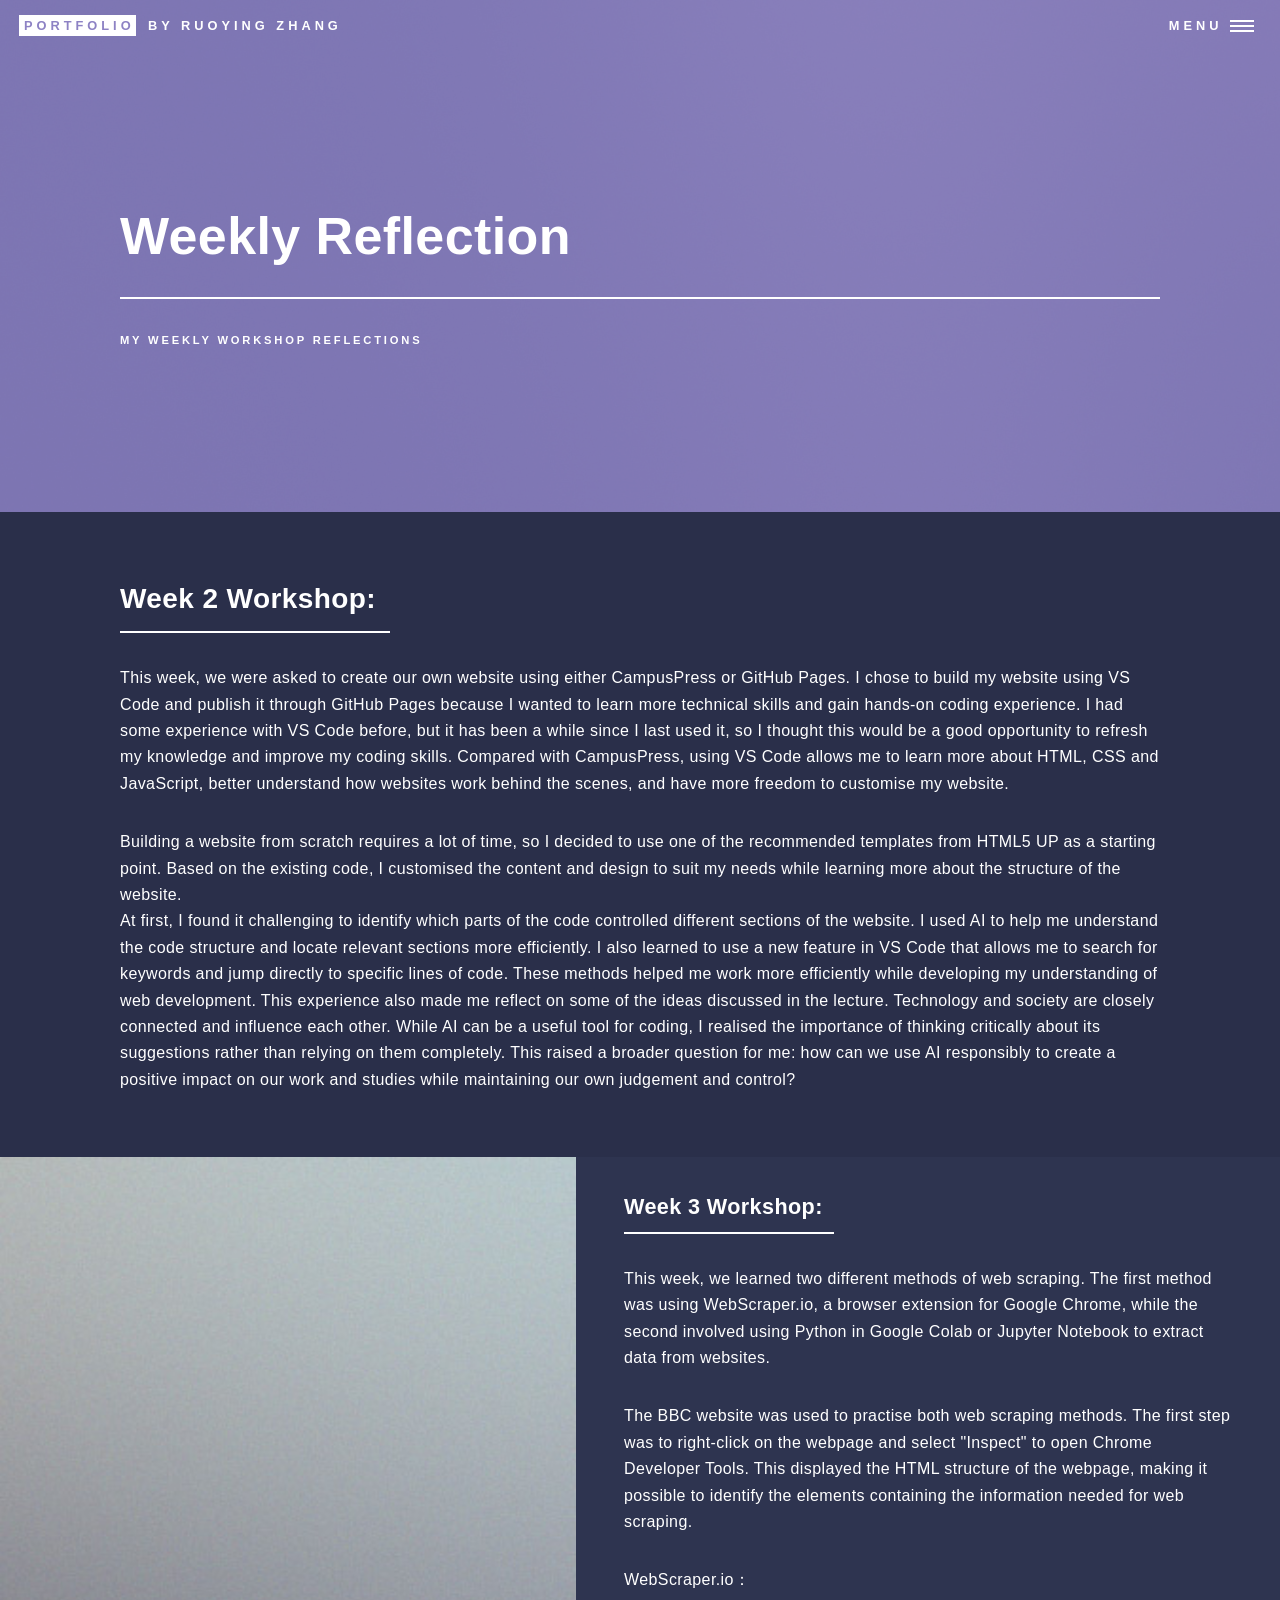
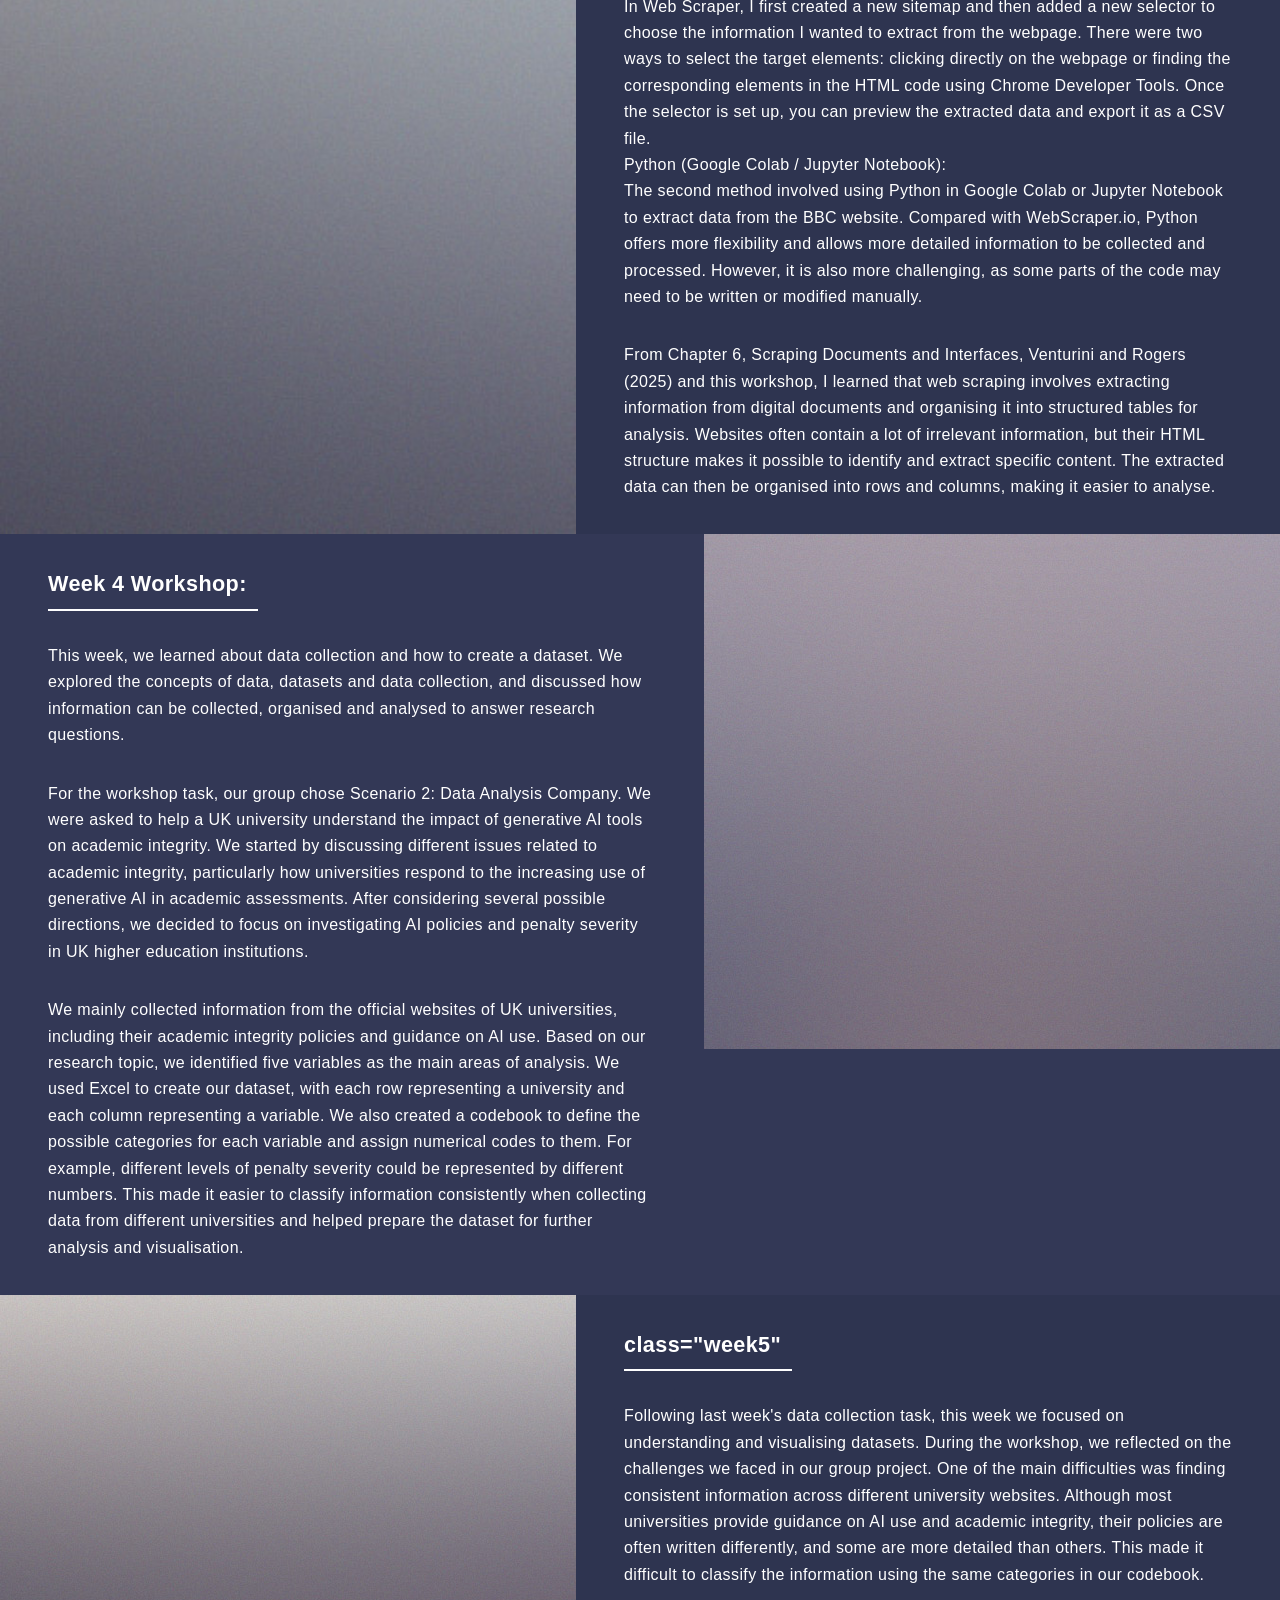
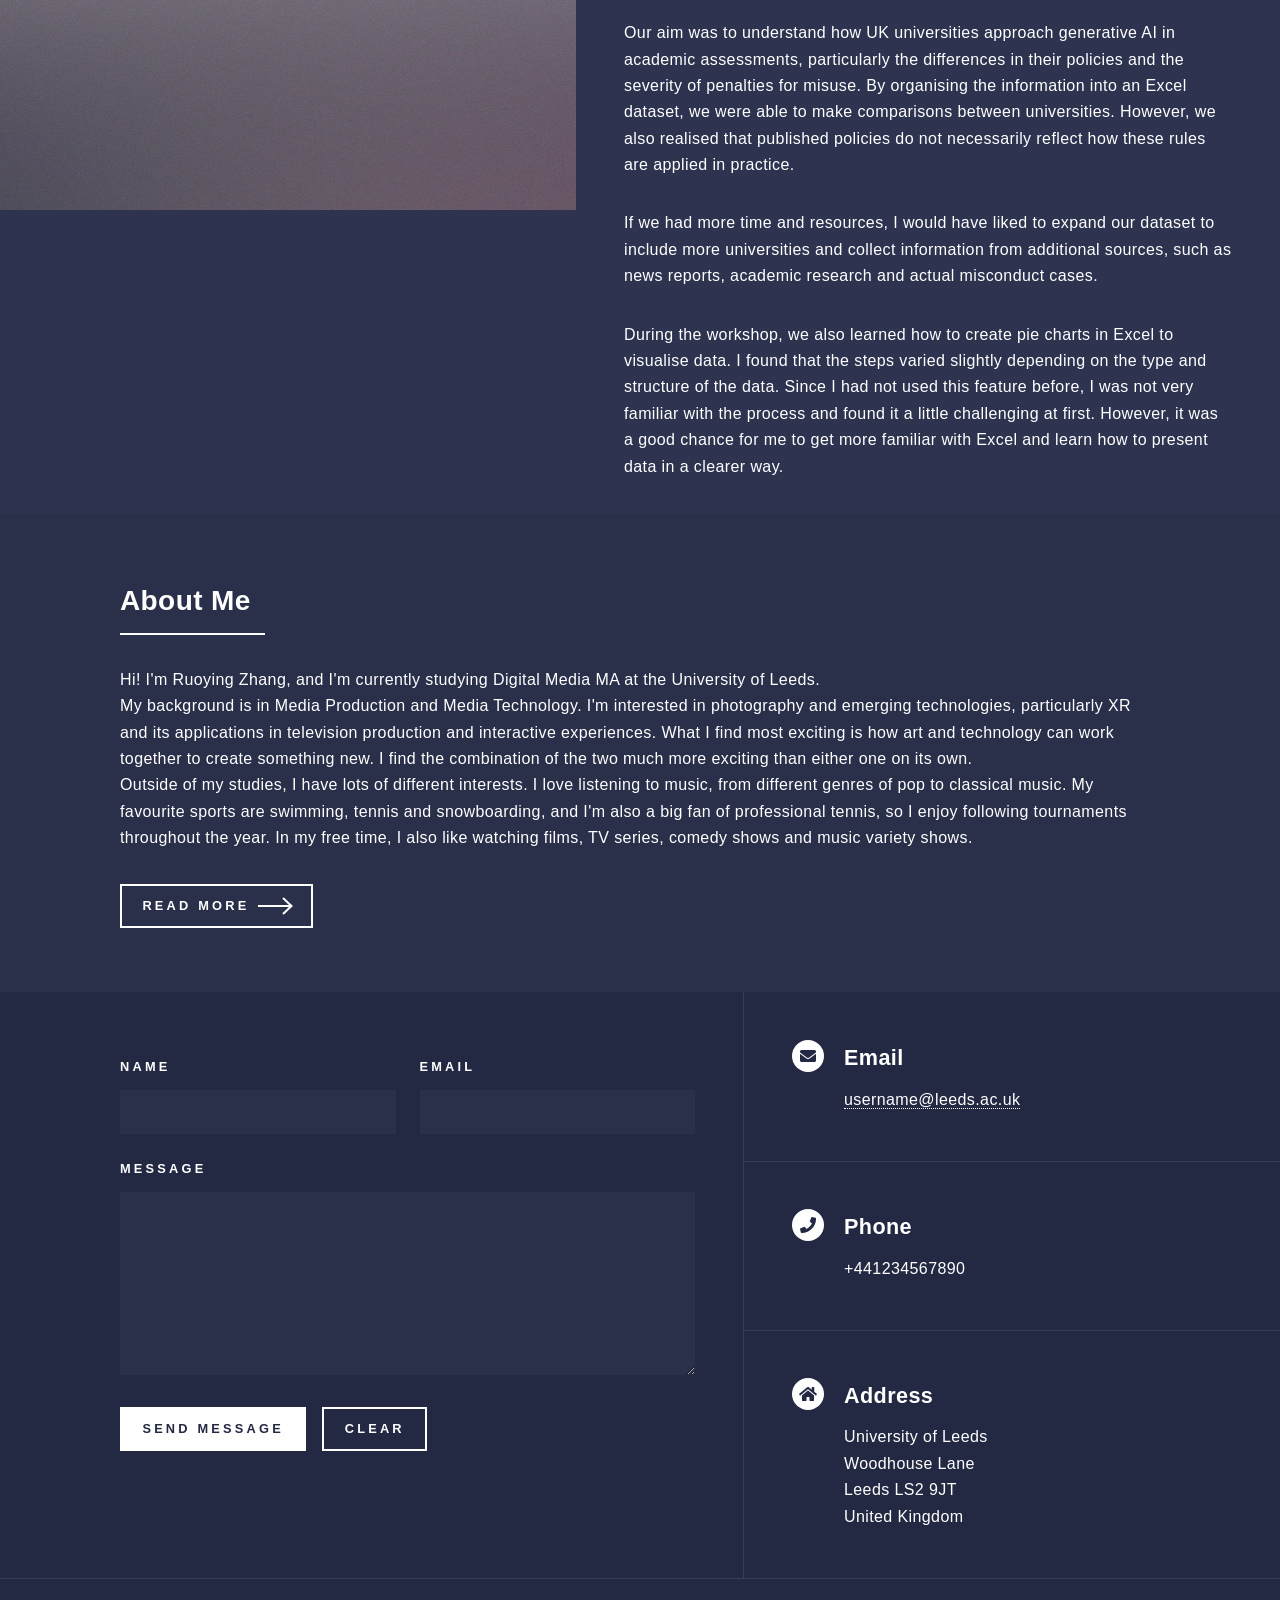
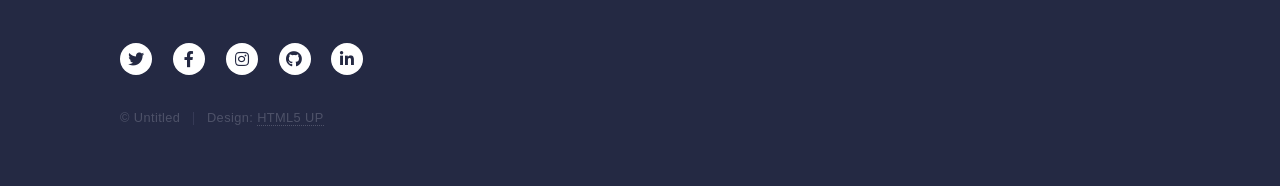
==== commit 598b7797: "Update landing.html" ====
--- a/landing.html
+++ b/landing.html
@@ -99,17 +99,22 @@
 										</div>
 									</div>
 								</section>
-								<section>
+								<section class="week4">
 									<a href="generic.html" class="image">
 										<img src="images/pic09.jpg" alt="" data-position="top center" />
 									</a>
 									<div class="content">
 										<div class="inner">
 											<header class="major">
-												<h3>3</h3>
+												<h3>Week 4 Workshop:</h3>
 											</header>
-											<p>...</p>
-											
+											<p>This week, we learned about data collection and how to create a dataset. We explored the concepts of data, datasets and data collection, and discussed how information can be collected, organised and analysed to answer research questions.<br/>
+											<p></p>
+											For the workshop task, our group chose Scenario 2: Data Analysis Company. We were asked to help a UK university understand the impact of generative AI tools on academic integrity. We started by discussing different issues related to academic integrity, particularly how universities respond to the increasing use of generative AI in academic assessments. After considering several possible directions, we decided to focus on investigating AI policies and penalty severity in UK higher education institutions.
+											<p></p>
+											We mainly collected information from the official websites of UK universities, including their academic integrity policies and guidance on AI use. Based on our research topic, we identified five variables as the main areas of analysis. We used Excel to create our dataset, with each row representing a university and each column representing a variable. We also created a codebook to define the possible categories for each variable and assign numerical codes to them. For example, different levels of penalty severity could be represented by different numbers. This made it easier to classify information consistently when collecting data from different universities and helped prepare the dataset for further analysis and visualisation.<br/>
+
+											</p>
 										</div>
 									</div>
 								</section>
@@ -120,9 +125,16 @@
 									<div class="content">
 										<div class="inner">
 											<header class="major">
-												<h3>4</h3>
+												<h3>class="week5"</h3>
 											</header>
-											<p>...</p>
+											<p>Following last week's data collection task, this week we focused on understanding and visualising datasets. During the workshop, we reflected on the challenges we faced in our group project. One of the main difficulties was finding consistent information across different university websites. Although most universities provide guidance on AI use and academic integrity, their policies are often written differently, and some are more detailed than others. This made it difficult to classify the information using the same categories in our codebook.<br/>
+											<p></p>
+											Our aim was to understand how UK universities approach generative AI in academic assessments, particularly the differences in their policies and the severity of penalties for misuse. By organising the information into an Excel dataset, we were able to make comparisons between universities. However, we also realised that published policies do not necessarily reflect how these rules are applied in practice.
+											<p></p>
+											If we had more time and resources, I would have liked to expand our dataset to include more universities and collect information from additional sources, such as news reports, academic research and actual misconduct cases. 
+											<p></p>
+											During the workshop, we also learned how to create pie charts in Excel to visualise data. I found that the steps varied slightly depending on the type and structure of the data. Since I had not used this feature before, I was not very familiar with the process and found it a little challenging at first. However, it was a good chance for me to get more familiar with Excel and learn how to present data in a clearer way.
+											</p>
 											
 										</div>
 									</div>
--- a/assets/css/main.css
+++ b/assets/css/main.css
@@ -1,3952 +1,3964 @@
-@import url(fontawesome-all.min.css);
-@import url("https://fonts.googleapis.com/css?family=Source+Sans+Pro:300,300italic,600,600italic");
-
+@import url(fontawesome-all.min.css);
+@import url("https://fonts.googleapis.com/css?family=Source+Sans+Pro:300,300italic,600,600italic");
+
 /*
 	Forty by HTML5 UP
 	html5up.net | @ajlkn
 	Free for personal and commercial use under the CCA 3.0 license (html5up.net/license)
-*/
-
-html, body, div, span, applet, object,
-iframe, h1, h2, h3, h4, h5, h6, p, blockquote,
-pre, a, abbr, acronym, address, big, cite,
-code, del, dfn, em, img, ins, kbd, q, s, samp,
-small, strike, strong, sub, sup, tt, var, b,
-u, i, center, dl, dt, dd, ol, ul, li, fieldset,
-form, label, legend, table, caption, tbody,
-tfoot, thead, tr, th, td, article, aside,
-canvas, details, embed, figure, figcaption,
-footer, header, hgroup, menu, nav, output, ruby,
-section, summary, time, mark, audio, video {
-	margin: 0;
-	padding: 0;
-	border: 0;
-	font-size: 100%;
-	font: inherit;
-	vertical-align: baseline;}
-
-article, aside, details, figcaption, figure,
-footer, header, hgroup, menu, nav, section {
-	display: block;}
-
-body {
-	line-height: 1;
-}
-
-ol, ul {
-	list-style: none;
-}
-
-blockquote, q {
-	quotes: none;
-}
-
-	blockquote:before, blockquote:after, q:before, q:after {
-		content: '';
-		content: none;
-	}
-
-table {
-	border-collapse: collapse;
-	border-spacing: 0;
-}
-
-body {
-	-webkit-text-size-adjust: none;
-}
-
-mark {
-	background-color: transparent;
-	color: inherit;
-}
-
-input::-moz-focus-inner {
-	border: 0;
-	padding: 0;
-}
-
-input, select, textarea {
-	-moz-appearance: none;
-	-webkit-appearance: none;
-	-ms-appearance: none;
-	appearance: none;
-}
-
-/* Basic */
-
-	@-ms-viewport {
-		width: device-width;
-	}
-
-	body {
-		-ms-overflow-style: scrollbar;
-	}
-
-	@media screen and (max-width: 480px) {
-
-		html, body {
-			min-width: 320px;
-		}
-
-	}
-
-	html {
-		box-sizing: border-box;
-	}
-
-	*, *:before, *:after {
-		box-sizing: inherit;
-	}
-
-	body {
-		background: #242943;
-	}
-
-		body.is-preload *, body.is-preload *:before, body.is-preload *:after {
-			-moz-animation: none !important;
-			-webkit-animation: none !important;
-			-ms-animation: none !important;
-			animation: none !important;
-			-moz-transition: none !important;
-			-webkit-transition: none !important;
-			-ms-transition: none !important;
-			transition: none !important;
-		}
-
-/* Type */
-
-	body, input, select, textarea {
-		color: #ffffff;
-		font-family: "Source Sans Pro", Helvetica, sans-serif;
-		font-size: 17pt;
-		font-weight: 300;
-		letter-spacing: 0.025em;
-		line-height: 1.65;
-	}
-
-		@media screen and (max-width: 1680px) {
-
-			body, input, select, textarea {
-				font-size: 14pt;
-			}
-
-		}
-
-		@media screen and (max-width: 1280px) {
-
-			body, input, select, textarea {
-				font-size: 12pt;
-			}
-
-		}
-
-		@media screen and (max-width: 360px) {
-
-			body, input, select, textarea {
-				font-size: 11pt;
-			}
-
-		}
-
-	a {
-		-moz-transition: color 0.2s ease-in-out, border-bottom-color 0.2s ease-in-out;
-		-webkit-transition: color 0.2s ease-in-out, border-bottom-color 0.2s ease-in-out;
-		-ms-transition: color 0.2s ease-in-out, border-bottom-color 0.2s ease-in-out;
-		transition: color 0.2s ease-in-out, border-bottom-color 0.2s ease-in-out;
-		border-bottom: dotted 1px;
-		color: inherit;
-		text-decoration: none;
-	}
-
-		a:hover {
-			border-bottom-color: transparent;
-			color: #9bf1ff !important;
-		}
-
-		a:active {
-			color: #53e3fb !important;
-		}
-
-	strong, b {
-		color: #ffffff;
-		font-weight: 600;
-	}
-
-	em, i {
-		font-style: italic;
-	}
-
-	p {
-		margin: 0 0 2em 0;
-	}
-
-	h1, h2, h3, h4, h5, h6 {
-		color: #ffffff;
-		font-weight: 600;
-		line-height: 1.65;
-		margin: 0 0 1em 0;
-	}
-
-		h1 a, h2 a, h3 a, h4 a, h5 a, h6 a {
-			color: inherit;
-			border-bottom: 0;
-		}
-
-	h1 {
-		font-size: 2.5em;
-	}
-
-	h2 {
-		font-size: 1.75em;
-	}
-
-	h3 {
-		font-size: 1.35em;
-	}
-
-	h4 {
-		font-size: 1.1em;
-	}
-
-	h5 {
-		font-size: 0.9em;
-	}
-
-	h6 {
-		font-size: 0.7em;
-	}
-
-	@media screen and (max-width: 736px) {
-
-		h1 {
-			font-size: 2em;
-		}
-
-		h2 {
-			font-size: 1.5em;
-		}
-
-		h3 {
-			font-size: 1.25em;
-		}
-
-	}
-
-	sub {
-		font-size: 0.8em;
-		position: relative;
-		top: 0.5em;
-	}
-
-	sup {
-		font-size: 0.8em;
-		position: relative;
-		top: -0.5em;
-	}
-
-	blockquote {
-		border-left: solid 4px rgba(212, 212, 255, 0.1);
-		font-style: italic;
-		margin: 0 0 2em 0;
-		padding: 0.5em 0 0.5em 2em;
-	}
-
-	code {
-		background: rgba(212, 212, 255, 0.035);
-		font-family: "Courier New", monospace;
-		font-size: 0.9em;
-		margin: 0 0.25em;
-		padding: 0.25em 0.65em;
-	}
-
-	pre {
-		-webkit-overflow-scrolling: touch;
-		font-family: "Courier New", monospace;
-		font-size: 0.9em;
-		margin: 0 0 2em 0;
-	}
-
-		pre code {
-			display: block;
-			line-height: 1.75;
-			padding: 1em 1.5em;
-			overflow-x: auto;
-		}
-
-	hr {
-		border: 0;
-		border-bottom: solid 1px rgba(212, 212, 255, 0.1);
-		margin: 2em 0;
-	}
-
-		hr.major {
-			margin: 3em 0;
-		}
-
-	.align-left {
-		text-align: left;
-	}
-
-	.align-center {
-		text-align: center;
-	}
-
-	.align-right {
-		text-align: right;
-	}
-
-/* Row */
-
-	.row {
-		display: flex;
-		flex-wrap: wrap;
-		box-sizing: border-box;
-		align-items: stretch;
-	}
-
-		.row > * {
-			box-sizing: border-box;
-		}
-
-		.row.gtr-uniform > * > :last-child {
-			margin-bottom: 0;
-		}
-
-		.row.aln-left {
-			justify-content: flex-start;
-		}
-
-		.row.aln-center {
-			justify-content: center;
-		}
-
-		.row.aln-right {
-			justify-content: flex-end;
-		}
-
-		.row.aln-top {
-			align-items: flex-start;
-		}
-
-		.row.aln-middle {
-			align-items: center;
-		}
-
-		.row.aln-bottom {
-			align-items: flex-end;
-		}
-
-		.row > .imp {
-			order: -1;
-		}
-
-		.row > .col-1 {
-			width: 8.33333%;
-		}
-
-		.row > .off-1 {
-			margin-left: 8.33333%;
-		}
-
-		.row > .col-2 {
-			width: 16.66667%;
-		}
-
-		.row > .off-2 {
-			margin-left: 16.66667%;
-		}
-
-		.row > .col-3 {
-			width: 25%;
-		}
-
-		.row > .off-3 {
-			margin-left: 25%;
-		}
-
-		.row > .col-4 {
-			width: 33.33333%;
-		}
-
-		.row > .off-4 {
-			margin-left: 33.33333%;
-		}
-
-		.row > .col-5 {
-			width: 41.66667%;
-		}
-
-		.row > .off-5 {
-			margin-left: 41.66667%;
-		}
-
-		.row > .col-6 {
-			width: 50%;
-		}
-
-		.row > .off-6 {
-			margin-left: 50%;
-		}
-
-		.row > .col-7 {
-			width: 58.33333%;
-		}
-
-		.row > .off-7 {
-			margin-left: 58.33333%;
-		}
-
-		.row > .col-8 {
-			width: 66.66667%;
-		}
-
-		.row > .off-8 {
-			margin-left: 66.66667%;
-		}
-
-		.row > .col-9 {
-			width: 75%;
-		}
-
-		.row > .off-9 {
-			margin-left: 75%;
-		}
-
-		.row > .col-10 {
-			width: 83.33333%;
-		}
-
-		.row > .off-10 {
-			margin-left: 83.33333%;
-		}
-
-		.row > .col-11 {
-			width: 91.66667%;
-		}
-
-		.row > .off-11 {
-			margin-left: 91.66667%;
-		}
-
-		.row > .col-12 {
-			width: 100%;
-		}
-
-		.row > .off-12 {
-			margin-left: 100%;
-		}
-
-		.row.gtr-0 {
-			margin-top: 0;
-			margin-left: 0em;
-		}
-
-			.row.gtr-0 > * {
-				padding: 0 0 0 0em;
-			}
-
-			.row.gtr-0.gtr-uniform {
-				margin-top: 0em;
-			}
-
-				.row.gtr-0.gtr-uniform > * {
-					padding-top: 0em;
-				}
-
-		.row.gtr-25 {
-			margin-top: 0;
-			margin-left: -0.5em;
-		}
-
-			.row.gtr-25 > * {
-				padding: 0 0 0 0.5em;
-			}
-
-			.row.gtr-25.gtr-uniform {
-				margin-top: -0.5em;
-			}
-
-				.row.gtr-25.gtr-uniform > * {
-					padding-top: 0.5em;
-				}
-
-		.row.gtr-50 {
-			margin-top: 0;
-			margin-left: -1em;
-		}
-
-			.row.gtr-50 > * {
-				padding: 0 0 0 1em;
-			}
-
-			.row.gtr-50.gtr-uniform {
-				margin-top: -1em;
-			}
-
-				.row.gtr-50.gtr-uniform > * {
-					padding-top: 1em;
-				}
-
-		.row {
-			margin-top: 0;
-			margin-left: -2em;
-		}
-
-			.row > * {
-				padding: 0 0 0 2em;
-			}
-
-			.row.gtr-uniform {
-				margin-top: -2em;
-			}
-
-				.row.gtr-uniform > * {
-					padding-top: 2em;
-				}
-
-		.row.gtr-150 {
-			margin-top: 0;
-			margin-left: -3em;
-		}
-
-			.row.gtr-150 > * {
-				padding: 0 0 0 3em;
-			}
-
-			.row.gtr-150.gtr-uniform {
-				margin-top: -3em;
-			}
-
-				.row.gtr-150.gtr-uniform > * {
-					padding-top: 3em;
-				}
-
-		.row.gtr-200 {
-			margin-top: 0;
-			margin-left: -4em;
-		}
-
-			.row.gtr-200 > * {
-				padding: 0 0 0 4em;
-			}
-
-			.row.gtr-200.gtr-uniform {
-				margin-top: -4em;
-			}
-
-				.row.gtr-200.gtr-uniform > * {
-					padding-top: 4em;
-				}
-
-		@media screen and (max-width: 1680px) {
-
-			.row {
-				display: flex;
-				flex-wrap: wrap;
-				box-sizing: border-box;
-				align-items: stretch;
-			}
-
-				.row > * {
-					box-sizing: border-box;
-				}
-
-				.row.gtr-uniform > * > :last-child {
-					margin-bottom: 0;
-				}
-
-				.row.aln-left {
-					justify-content: flex-start;
-				}
-
-				.row.aln-center {
-					justify-content: center;
-				}
-
-				.row.aln-right {
-					justify-content: flex-end;
-				}
-
-				.row.aln-top {
-					align-items: flex-start;
-				}
-
-				.row.aln-middle {
-					align-items: center;
-				}
-
-				.row.aln-bottom {
-					align-items: flex-end;
-				}
-
-				.row > .imp-xlarge {
-					order: -1;
-				}
-
-				.row > .col-1-xlarge {
-					width: 8.33333%;
-				}
-
-				.row > .off-1-xlarge {
-					margin-left: 8.33333%;
-				}
-
-				.row > .col-2-xlarge {
-					width: 16.66667%;
-				}
-
-				.row > .off-2-xlarge {
-					margin-left: 16.66667%;
-				}
-
-				.row > .col-3-xlarge {
-					width: 25%;
-				}
-
-				.row > .off-3-xlarge {
-					margin-left: 25%;
-				}
-
-				.row > .col-4-xlarge {
-					width: 33.33333%;
-				}
-
-				.row > .off-4-xlarge {
-					margin-left: 33.33333%;
-				}
-
-				.row > .col-5-xlarge {
-					width: 41.66667%;
-				}
-
-				.row > .off-5-xlarge {
-					margin-left: 41.66667%;
-				}
-
-				.row > .col-6-xlarge {
-					width: 50%;
-				}
-
-				.row > .off-6-xlarge {
-					margin-left: 50%;
-				}
-
-				.row > .col-7-xlarge {
-					width: 58.33333%;
-				}
-
-				.row > .off-7-xlarge {
-					margin-left: 58.33333%;
-				}
-
-				.row > .col-8-xlarge {
-					width: 66.66667%;
-				}
-
-				.row > .off-8-xlarge {
-					margin-left: 66.66667%;
-				}
-
-				.row > .col-9-xlarge {
-					width: 75%;
-				}
-
-				.row > .off-9-xlarge {
-					margin-left: 75%;
-				}
-
-				.row > .col-10-xlarge {
-					width: 83.33333%;
-				}
-
-				.row > .off-10-xlarge {
-					margin-left: 83.33333%;
-				}
-
-				.row > .col-11-xlarge {
-					width: 91.66667%;
-				}
-
-				.row > .off-11-xlarge {
-					margin-left: 91.66667%;
-				}
-
-				.row > .col-12-xlarge {
-					width: 100%;
-				}
-
-				.row > .off-12-xlarge {
-					margin-left: 100%;
-				}
-
-				.row.gtr-0 {
-					margin-top: 0;
-					margin-left: 0em;
-				}
-
-					.row.gtr-0 > * {
-						padding: 0 0 0 0em;
-					}
-
-					.row.gtr-0.gtr-uniform {
-						margin-top: 0em;
-					}
-
-						.row.gtr-0.gtr-uniform > * {
-							padding-top: 0em;
-						}
-
-				.row.gtr-25 {
-					margin-top: 0;
-					margin-left: -0.5em;
-				}
-
-					.row.gtr-25 > * {
-						padding: 0 0 0 0.5em;
-					}
-
-					.row.gtr-25.gtr-uniform {
-						margin-top: -0.5em;
-					}
-
-						.row.gtr-25.gtr-uniform > * {
-							padding-top: 0.5em;
-						}
-
-				.row.gtr-50 {
-					margin-top: 0;
-					margin-left: -1em;
-				}
-
-					.row.gtr-50 > * {
-						padding: 0 0 0 1em;
-					}
-
-					.row.gtr-50.gtr-uniform {
-						margin-top: -1em;
-					}
-
-						.row.gtr-50.gtr-uniform > * {
-							padding-top: 1em;
-						}
-
-				.row {
-					margin-top: 0;
-					margin-left: -2em;
-				}
-
-					.row > * {
-						padding: 0 0 0 2em;
-					}
-
-					.row.gtr-uniform {
-						margin-top: -2em;
-					}
-
-						.row.gtr-uniform > * {
-							padding-top: 2em;
-						}
-
-				.row.gtr-150 {
-					margin-top: 0;
-					margin-left: -3em;
-				}
-
-					.row.gtr-150 > * {
-						padding: 0 0 0 3em;
-					}
-
-					.row.gtr-150.gtr-uniform {
-						margin-top: -3em;
-					}
-
-						.row.gtr-150.gtr-uniform > * {
-							padding-top: 3em;
-						}
-
-				.row.gtr-200 {
-					margin-top: 0;
-					margin-left: -4em;
-				}
-
-					.row.gtr-200 > * {
-						padding: 0 0 0 4em;
-					}
-
-					.row.gtr-200.gtr-uniform {
-						margin-top: -4em;
-					}
-
-						.row.gtr-200.gtr-uniform > * {
-							padding-top: 4em;
-						}
-
-		}
-
-		@media screen and (max-width: 1280px) {
-
-			.row {
-				display: flex;
-				flex-wrap: wrap;
-				box-sizing: border-box;
-				align-items: stretch;
-			}
-
-				.row > * {
-					box-sizing: border-box;
-				}
-
-				.row.gtr-uniform > * > :last-child {
-					margin-bottom: 0;
-				}
-
-				.row.aln-left {
-					justify-content: flex-start;
-				}
-
-				.row.aln-center {
-					justify-content: center;
-				}
-
-				.row.aln-right {
-					justify-content: flex-end;
-				}
-
-				.row.aln-top {
-					align-items: flex-start;
-				}
-
-				.row.aln-middle {
-					align-items: center;
-				}
-
-				.row.aln-bottom {
-					align-items: flex-end;
-				}
-
-				.row > .imp-large {
-					order: -1;
-				}
-
-				.row > .col-1-large {
-					width: 8.33333%;
-				}
-
-				.row > .off-1-large {
-					margin-left: 8.33333%;
-				}
-
-				.row > .col-2-large {
-					width: 16.66667%;
-				}
-
-				.row > .off-2-large {
-					margin-left: 16.66667%;
-				}
-
-				.row > .col-3-large {
-					width: 25%;
-				}
-
-				.row > .off-3-large {
-					margin-left: 25%;
-				}
-
-				.row > .col-4-large {
-					width: 33.33333%;
-				}
-
-				.row > .off-4-large {
-					margin-left: 33.33333%;
-				}
-
-				.row > .col-5-large {
-					width: 41.66667%;
-				}
-
-				.row > .off-5-large {
-					margin-left: 41.66667%;
-				}
-
-				.row > .col-6-large {
-					width: 50%;
-				}
-
-				.row > .off-6-large {
-					margin-left: 50%;
-				}
-
-				.row > .col-7-large {
-					width: 58.33333%;
-				}
-
-				.row > .off-7-large {
-					margin-left: 58.33333%;
-				}
-
-				.row > .col-8-large {
-					width: 66.66667%;
-				}
-
-				.row > .off-8-large {
-					margin-left: 66.66667%;
-				}
-
-				.row > .col-9-large {
-					width: 75%;
-				}
-
-				.row > .off-9-large {
-					margin-left: 75%;
-				}
-
-				.row > .col-10-large {
-					width: 83.33333%;
-				}
-
-				.row > .off-10-large {
-					margin-left: 83.33333%;
-				}
-
-				.row > .col-11-large {
-					width: 91.66667%;
-				}
-
-				.row > .off-11-large {
-					margin-left: 91.66667%;
-				}
-
-				.row > .col-12-large {
-					width: 100%;
-				}
-
-				.row > .off-12-large {
-					margin-left: 100%;
-				}
-
-				.row.gtr-0 {
-					margin-top: 0;
-					margin-left: 0em;
-				}
-
-					.row.gtr-0 > * {
-						padding: 0 0 0 0em;
-					}
-
-					.row.gtr-0.gtr-uniform {
-						margin-top: 0em;
-					}
-
-						.row.gtr-0.gtr-uniform > * {
-							padding-top: 0em;
-						}
-
-				.row.gtr-25 {
-					margin-top: 0;
-					margin-left: -0.375em;
-				}
-
-					.row.gtr-25 > * {
-						padding: 0 0 0 0.375em;
-					}
-
-					.row.gtr-25.gtr-uniform {
-						margin-top: -0.375em;
-					}
-
-						.row.gtr-25.gtr-uniform > * {
-							padding-top: 0.375em;
-						}
-
-				.row.gtr-50 {
-					margin-top: 0;
-					margin-left: -0.75em;
-				}
-
-					.row.gtr-50 > * {
-						padding: 0 0 0 0.75em;
-					}
-
-					.row.gtr-50.gtr-uniform {
-						margin-top: -0.75em;
-					}
-
-						.row.gtr-50.gtr-uniform > * {
-							padding-top: 0.75em;
-						}
-
-				.row {
-					margin-top: 0;
-					margin-left: -1.5em;
-				}
-
-					.row > * {
-						padding: 0 0 0 1.5em;
-					}
-
-					.row.gtr-uniform {
-						margin-top: -1.5em;
-					}
-
-						.row.gtr-uniform > * {
-							padding-top: 1.5em;
-						}
-
-				.row.gtr-150 {
-					margin-top: 0;
-					margin-left: -2.25em;
-				}
-
-					.row.gtr-150 > * {
-						padding: 0 0 0 2.25em;
-					}
-
-					.row.gtr-150.gtr-uniform {
-						margin-top: -2.25em;
-					}
-
-						.row.gtr-150.gtr-uniform > * {
-							padding-top: 2.25em;
-						}
-
-				.row.gtr-200 {
-					margin-top: 0;
-					margin-left: -3em;
-				}
-
-					.row.gtr-200 > * {
-						padding: 0 0 0 3em;
-					}
-
-					.row.gtr-200.gtr-uniform {
-						margin-top: -3em;
-					}
-
-						.row.gtr-200.gtr-uniform > * {
-							padding-top: 3em;
-						}
-
-		}
-
-		@media screen and (max-width: 980px) {
-
-			.row {
-				display: flex;
-				flex-wrap: wrap;
-				box-sizing: border-box;
-				align-items: stretch;
-			}
-
-				.row > * {
-					box-sizing: border-box;
-				}
-
-				.row.gtr-uniform > * > :last-child {
-					margin-bottom: 0;
-				}
-
-				.row.aln-left {
-					justify-content: flex-start;
-				}
-
-				.row.aln-center {
-					justify-content: center;
-				}
-
-				.row.aln-right {
-					justify-content: flex-end;
-				}
-
-				.row.aln-top {
-					align-items: flex-start;
-				}
-
-				.row.aln-middle {
-					align-items: center;
-				}
-
-				.row.aln-bottom {
-					align-items: flex-end;
-				}
-
-				.row > .imp-medium {
-					order: -1;
-				}
-
-				.row > .col-1-medium {
-					width: 8.33333%;
-				}
-
-				.row > .off-1-medium {
-					margin-left: 8.33333%;
-				}
-
-				.row > .col-2-medium {
-					width: 16.66667%;
-				}
-
-				.row > .off-2-medium {
-					margin-left: 16.66667%;
-				}
-
-				.row > .col-3-medium {
-					width: 25%;
-				}
-
-				.row > .off-3-medium {
-					margin-left: 25%;
-				}
-
-				.row > .col-4-medium {
-					width: 33.33333%;
-				}
-
-				.row > .off-4-medium {
-					margin-left: 33.33333%;
-				}
-
-				.row > .col-5-medium {
-					width: 41.66667%;
-				}
-
-				.row > .off-5-medium {
-					margin-left: 41.66667%;
-				}
-
-				.row > .col-6-medium {
-					width: 50%;
-				}
-
-				.row > .off-6-medium {
-					margin-left: 50%;
-				}
-
-				.row > .col-7-medium {
-					width: 58.33333%;
-				}
-
-				.row > .off-7-medium {
-					margin-left: 58.33333%;
-				}
-
-				.row > .col-8-medium {
-					width: 66.66667%;
-				}
-
-				.row > .off-8-medium {
-					margin-left: 66.66667%;
-				}
-
-				.row > .col-9-medium {
-					width: 75%;
-				}
-
-				.row > .off-9-medium {
-					margin-left: 75%;
-				}
-
-				.row > .col-10-medium {
-					width: 83.33333%;
-				}
-
-				.row > .off-10-medium {
-					margin-left: 83.33333%;
-				}
-
-				.row > .col-11-medium {
-					width: 91.66667%;
-				}
-
-				.row > .off-11-medium {
-					margin-left: 91.66667%;
-				}
-
-				.row > .col-12-medium {
-					width: 100%;
-				}
-
-				.row > .off-12-medium {
-					margin-left: 100%;
-				}
-
-				.row.gtr-0 {
-					margin-top: 0;
-					margin-left: 0em;
-				}
-
-					.row.gtr-0 > * {
-						padding: 0 0 0 0em;
-					}
-
-					.row.gtr-0.gtr-uniform {
-						margin-top: 0em;
-					}
-
-						.row.gtr-0.gtr-uniform > * {
-							padding-top: 0em;
-						}
-
-				.row.gtr-25 {
-					margin-top: 0;
-					margin-left: -0.375em;
-				}
-
-					.row.gtr-25 > * {
-						padding: 0 0 0 0.375em;
-					}
-
-					.row.gtr-25.gtr-uniform {
-						margin-top: -0.375em;
-					}
-
-						.row.gtr-25.gtr-uniform > * {
-							padding-top: 0.375em;
-						}
-
-				.row.gtr-50 {
-					margin-top: 0;
-					margin-left: -0.75em;
-				}
-
-					.row.gtr-50 > * {
-						padding: 0 0 0 0.75em;
-					}
-
-					.row.gtr-50.gtr-uniform {
-						margin-top: -0.75em;
-					}
-
-						.row.gtr-50.gtr-uniform > * {
-							padding-top: 0.75em;
-						}
-
-				.row {
-					margin-top: 0;
-					margin-left: -1.5em;
-				}
-
-					.row > * {
-						padding: 0 0 0 1.5em;
-					}
-
-					.row.gtr-uniform {
-						margin-top: -1.5em;
-					}
-
-						.row.gtr-uniform > * {
-							padding-top: 1.5em;
-						}
-
-				.row.gtr-150 {
-					margin-top: 0;
-					margin-left: -2.25em;
-				}
-
-					.row.gtr-150 > * {
-						padding: 0 0 0 2.25em;
-					}
-
-					.row.gtr-150.gtr-uniform {
-						margin-top: -2.25em;
-					}
-
-						.row.gtr-150.gtr-uniform > * {
-							padding-top: 2.25em;
-						}
-
-				.row.gtr-200 {
-					margin-top: 0;
-					margin-left: -3em;
-				}
-
-					.row.gtr-200 > * {
-						padding: 0 0 0 3em;
-					}
-
-					.row.gtr-200.gtr-uniform {
-						margin-top: -3em;
-					}
-
-						.row.gtr-200.gtr-uniform > * {
-							padding-top: 3em;
-						}
-
-		}
-
-		@media screen and (max-width: 736px) {
-
-			.row {
-				display: flex;
-				flex-wrap: wrap;
-				box-sizing: border-box;
-				align-items: stretch;
-			}
-
-				.row > * {
-					box-sizing: border-box;
-				}
-
-				.row.gtr-uniform > * > :last-child {
-					margin-bottom: 0;
-				}
-
-				.row.aln-left {
-					justify-content: flex-start;
-				}
-
-				.row.aln-center {
-					justify-content: center;
-				}
-
-				.row.aln-right {
-					justify-content: flex-end;
-				}
-
-				.row.aln-top {
-					align-items: flex-start;
-				}
-
-				.row.aln-middle {
-					align-items: center;
-				}
-
-				.row.aln-bottom {
-					align-items: flex-end;
-				}
-
-				.row > .imp-small {
-					order: -1;
-				}
-
-				.row > .col-1-small {
-					width: 8.33333%;
-				}
-
-				.row > .off-1-small {
-					margin-left: 8.33333%;
-				}
-
-				.row > .col-2-small {
-					width: 16.66667%;
-				}
-
-				.row > .off-2-small {
-					margin-left: 16.66667%;
-				}
-
-				.row > .col-3-small {
-					width: 25%;
-				}
-
-				.row > .off-3-small {
-					margin-left: 25%;
-				}
-
-				.row > .col-4-small {
-					width: 33.33333%;
-				}
-
-				.row > .off-4-small {
-					margin-left: 33.33333%;
-				}
-
-				.row > .col-5-small {
-					width: 41.66667%;
-				}
-
-				.row > .off-5-small {
-					margin-left: 41.66667%;
-				}
-
-				.row > .col-6-small {
-					width: 50%;
-				}
-
-				.row > .off-6-small {
-					margin-left: 50%;
-				}
-
-				.row > .col-7-small {
-					width: 58.33333%;
-				}
-
-				.row > .off-7-small {
-					margin-left: 58.33333%;
-				}
-
-				.row > .col-8-small {
-					width: 66.66667%;
-				}
-
-				.row > .off-8-small {
-					margin-left: 66.66667%;
-				}
-
-				.row > .col-9-small {
-					width: 75%;
-				}
-
-				.row > .off-9-small {
-					margin-left: 75%;
-				}
-
-				.row > .col-10-small {
-					width: 83.33333%;
-				}
-
-				.row > .off-10-small {
-					margin-left: 83.33333%;
-				}
-
-				.row > .col-11-small {
-					width: 91.66667%;
-				}
-
-				.row > .off-11-small {
-					margin-left: 91.66667%;
-				}
-
-				.row > .col-12-small {
-					width: 100%;
-				}
-
-				.row > .off-12-small {
-					margin-left: 100%;
-				}
-
-				.row.gtr-0 {
-					margin-top: 0;
-					margin-left: 0em;
-				}
-
-					.row.gtr-0 > * {
-						padding: 0 0 0 0em;
-					}
-
-					.row.gtr-0.gtr-uniform {
-						margin-top: 0em;
-					}
-
-						.row.gtr-0.gtr-uniform > * {
-							padding-top: 0em;
-						}
-
-				.row.gtr-25 {
-					margin-top: 0;
-					margin-left: -0.3125em;
-				}
-
-					.row.gtr-25 > * {
-						padding: 0 0 0 0.3125em;
-					}
-
-					.row.gtr-25.gtr-uniform {
-						margin-top: -0.3125em;
-					}
-
-						.row.gtr-25.gtr-uniform > * {
-							padding-top: 0.3125em;
-						}
-
-				.row.gtr-50 {
-					margin-top: 0;
-					margin-left: -0.625em;
-				}
-
-					.row.gtr-50 > * {
-						padding: 0 0 0 0.625em;
-					}
-
-					.row.gtr-50.gtr-uniform {
-						margin-top: -0.625em;
-					}
-
-						.row.gtr-50.gtr-uniform > * {
-							padding-top: 0.625em;
-						}
-
-				.row {
-					margin-top: 0;
-					margin-left: -1.25em;
-				}
-
-					.row > * {
-						padding: 0 0 0 1.25em;
-					}
-
-					.row.gtr-uniform {
-						margin-top: -1.25em;
-					}
-
-						.row.gtr-uniform > * {
-							padding-top: 1.25em;
-						}
-
-				.row.gtr-150 {
-					margin-top: 0;
-					margin-left: -1.875em;
-				}
-
-					.row.gtr-150 > * {
-						padding: 0 0 0 1.875em;
-					}
-
-					.row.gtr-150.gtr-uniform {
-						margin-top: -1.875em;
-					}
-
-						.row.gtr-150.gtr-uniform > * {
-							padding-top: 1.875em;
-						}
-
-				.row.gtr-200 {
-					margin-top: 0;
-					margin-left: -2.5em;
-				}
-
-					.row.gtr-200 > * {
-						padding: 0 0 0 2.5em;
-					}
-
-					.row.gtr-200.gtr-uniform {
-						margin-top: -2.5em;
-					}
-
-						.row.gtr-200.gtr-uniform > * {
-							padding-top: 2.5em;
-						}
-
-		}
-
-		@media screen and (max-width: 480px) {
-
-			.row {
-				display: flex;
-				flex-wrap: wrap;
-				box-sizing: border-box;
-				align-items: stretch;
-			}
-
-				.row > * {
-					box-sizing: border-box;
-				}
-
-				.row.gtr-uniform > * > :last-child {
-					margin-bottom: 0;
-				}
-
-				.row.aln-left {
-					justify-content: flex-start;
-				}
-
-				.row.aln-center {
-					justify-content: center;
-				}
-
-				.row.aln-right {
-					justify-content: flex-end;
-				}
-
-				.row.aln-top {
-					align-items: flex-start;
-				}
-
-				.row.aln-middle {
-					align-items: center;
-				}
-
-				.row.aln-bottom {
-					align-items: flex-end;
-				}
-
-				.row > .imp-xsmall {
-					order: -1;
-				}
-
-				.row > .col-1-xsmall {
-					width: 8.33333%;
-				}
-
-				.row > .off-1-xsmall {
-					margin-left: 8.33333%;
-				}
-
-				.row > .col-2-xsmall {
-					width: 16.66667%;
-				}
-
-				.row > .off-2-xsmall {
-					margin-left: 16.66667%;
-				}
-
-				.row > .col-3-xsmall {
-					width: 25%;
-				}
-
-				.row > .off-3-xsmall {
-					margin-left: 25%;
-				}
-
-				.row > .col-4-xsmall {
-					width: 33.33333%;
-				}
-
-				.row > .off-4-xsmall {
-					margin-left: 33.33333%;
-				}
-
-				.row > .col-5-xsmall {
-					width: 41.66667%;
-				}
-
-				.row > .off-5-xsmall {
-					margin-left: 41.66667%;
-				}
-
-				.row > .col-6-xsmall {
-					width: 50%;
-				}
-
-				.row > .off-6-xsmall {
-					margin-left: 50%;
-				}
-
-				.row > .col-7-xsmall {
-					width: 58.33333%;
-				}
-
-				.row > .off-7-xsmall {
-					margin-left: 58.33333%;
-				}
-
-				.row > .col-8-xsmall {
-					width: 66.66667%;
-				}
-
-				.row > .off-8-xsmall {
-					margin-left: 66.66667%;
-				}
-
-				.row > .col-9-xsmall {
-					width: 75%;
-				}
-
-				.row > .off-9-xsmall {
-					margin-left: 75%;
-				}
-
-				.row > .col-10-xsmall {
-					width: 83.33333%;
-				}
-
-				.row > .off-10-xsmall {
-					margin-left: 83.33333%;
-				}
-
-				.row > .col-11-xsmall {
-					width: 91.66667%;
-				}
-
-				.row > .off-11-xsmall {
-					margin-left: 91.66667%;
-				}
-
-				.row > .col-12-xsmall {
-					width: 100%;
-				}
-
-				.row > .off-12-xsmall {
-					margin-left: 100%;
-				}
-
-				.row.gtr-0 {
-					margin-top: 0;
-					margin-left: 0em;
-				}
-
-					.row.gtr-0 > * {
-						padding: 0 0 0 0em;
-					}
-
-					.row.gtr-0.gtr-uniform {
-						margin-top: 0em;
-					}
-
-						.row.gtr-0.gtr-uniform > * {
-							padding-top: 0em;
-						}
-
-				.row.gtr-25 {
-					margin-top: 0;
-					margin-left: -0.3125em;
-				}
-
-					.row.gtr-25 > * {
-						padding: 0 0 0 0.3125em;
-					}
-
-					.row.gtr-25.gtr-uniform {
-						margin-top: -0.3125em;
-					}
-
-						.row.gtr-25.gtr-uniform > * {
-							padding-top: 0.3125em;
-						}
-
-				.row.gtr-50 {
-					margin-top: 0;
-					margin-left: -0.625em;
-				}
-
-					.row.gtr-50 > * {
-						padding: 0 0 0 0.625em;
-					}
-
-					.row.gtr-50.gtr-uniform {
-						margin-top: -0.625em;
-					}
-
-						.row.gtr-50.gtr-uniform > * {
-							padding-top: 0.625em;
-						}
-
-				.row {
-					margin-top: 0;
-					margin-left: -1.25em;
-				}
-
-					.row > * {
-						padding: 0 0 0 1.25em;
-					}
-
-					.row.gtr-uniform {
-						margin-top: -1.25em;
-					}
-
-						.row.gtr-uniform > * {
-							padding-top: 1.25em;
-						}
-
-				.row.gtr-150 {
-					margin-top: 0;
-					margin-left: -1.875em;
-				}
-
-					.row.gtr-150 > * {
-						padding: 0 0 0 1.875em;
-					}
-
-					.row.gtr-150.gtr-uniform {
-						margin-top: -1.875em;
-					}
-
-						.row.gtr-150.gtr-uniform > * {
-							padding-top: 1.875em;
-						}
-
-				.row.gtr-200 {
-					margin-top: 0;
-					margin-left: -2.5em;
-				}
-
-					.row.gtr-200 > * {
-						padding: 0 0 0 2.5em;
-					}
-
-					.row.gtr-200.gtr-uniform {
-						margin-top: -2.5em;
-					}
-
-						.row.gtr-200.gtr-uniform > * {
-							padding-top: 2.5em;
-						}
-
-		}
-
-/* Section/Article */
-
-	section.special, article.special {
-		text-align: center;
-	}
-
-	header.major {
-		width: -moz-max-content;
-		width: -webkit-max-content;
-		width: -ms-max-content;
-		width: max-content;
-		margin-bottom: 2em;
-	}
-
-		header.major > :first-child {
-			margin-bottom: 0;
-			width: calc(100% + 0.5em);
-		}
-
-			header.major > :first-child:after {
-				content: '';
-				background-color: #ffffff;
-				display: block;
-				height: 2px;
-				margin: 0.325em 0 0.5em 0;
-				width: 100%;
-			}
-
-		header.major > p {
-			font-size: 0.7em;
-			font-weight: 600;
-			letter-spacing: 0.25em;
-			margin-bottom: 0;
-			text-transform: uppercase;
-		}
-
-		body.is-ie header.major > :first-child:after {
-			max-width: 9em;
-		}
-
-		body.is-ie header.major > h1:after {
-			max-width: 100% !important;
-		}
-
-	@media screen and (max-width: 736px) {
-
-		header.major > p br {
-			display: none;
-		}
-
-	}
-
-/* Form */
-
-	form {
-		margin: 0 0 2em 0;
-	}
-
-		form > :last-child {
-			margin-bottom: 0;
-		}
-
-		form > .fields {
-			display: -moz-flex;
-			display: -webkit-flex;
-			display: -ms-flex;
-			display: flex;
-			-moz-flex-wrap: wrap;
-			-webkit-flex-wrap: wrap;
-			-ms-flex-wrap: wrap;
-			flex-wrap: wrap;
-			width: calc(100% + 3em);
-			margin: -1.5em 0 2em -1.5em;
-		}
-
-			form > .fields > .field {
-				-moz-flex-grow: 0;
-				-webkit-flex-grow: 0;
-				-ms-flex-grow: 0;
-				flex-grow: 0;
-				-moz-flex-shrink: 0;
-				-webkit-flex-shrink: 0;
-				-ms-flex-shrink: 0;
-				flex-shrink: 0;
-				padding: 1.5em 0 0 1.5em;
-				width: calc(100% - 1.5em);
-			}
-
-				form > .fields > .field.half {
-					width: calc(50% - 0.75em);
-				}
-
-				form > .fields > .field.third {
-					width: calc(100%/3 - 0.5em);
-				}
-
-				form > .fields > .field.quarter {
-					width: calc(25% - 0.375em);
-				}
-
-		@media screen and (max-width: 480px) {
-
-			form > .fields {
-				width: calc(100% + 3em);
-				margin: -1.5em 0 2em -1.5em;
-			}
-
-				form > .fields > .field {
-					padding: 1.5em 0 0 1.5em;
-					width: calc(100% - 1.5em);
-				}
-
-					form > .fields > .field.half {
-						width: calc(100% - 1.5em);
-					}
-
-					form > .fields > .field.third {
-						width: calc(100% - 1.5em);
-					}
-
-					form > .fields > .field.quarter {
-						width: calc(100% - 1.5em);
-					}
-
-		}
-
-	label {
-		color: #ffffff;
-		display: block;
-		font-size: 0.8em;
-		font-weight: 600;
-		letter-spacing: 0.25em;
-		margin: 0 0 1em 0;
-		text-transform: uppercase;
-	}
-
-	input[type="text"],
-	input[type="password"],
-	input[type="email"],
-	input[type="tel"],
-	input[type="search"],
-	input[type="url"],
-	select,
-	textarea {
-		-moz-appearance: none;
-		-webkit-appearance: none;
-		-ms-appearance: none;
-		appearance: none;
-		background: rgba(212, 212, 255, 0.035);
-		border: none;
-		border-radius: 0;
-		color: inherit;
-		display: block;
-		outline: 0;
-		padding: 0 1em;
-		text-decoration: none;
-		width: 100%;
-	}
-
-		input[type="text"]:invalid,
-		input[type="password"]:invalid,
-		input[type="email"]:invalid,
-		input[type="tel"]:invalid,
-		input[type="search"]:invalid,
-		input[type="url"]:invalid,
-		select:invalid,
-		textarea:invalid {
-			box-shadow: none;
-		}
-
-		input[type="text"]:focus,
-		input[type="password"]:focus,
-		input[type="email"]:focus,
-		input[type="tel"]:focus,
-		input[type="search"]:focus,
-		input[type="url"]:focus,
-		select:focus,
-		textarea:focus {
-			border-color: #9bf1ff;
-			box-shadow: 0 0 0 2px #9bf1ff;
-		}
-
-	select {
-		background-image: url("data:image/svg+xml;charset=utf8,%3Csvg xmlns='http://www.w3.org/2000/svg' width='40' height='40' preserveAspectRatio='none' viewBox='0 0 40 40'%3E%3Cpath d='M9.4,12.3l10.4,10.4l10.4-10.4c0.2-0.2,0.5-0.4,0.9-0.4c0.3,0,0.6,0.1,0.9,0.4l3.3,3.3c0.2,0.2,0.4,0.5,0.4,0.9 c0,0.4-0.1,0.6-0.4,0.9L20.7,31.9c-0.2,0.2-0.5,0.4-0.9,0.4c-0.3,0-0.6-0.1-0.9-0.4L4.3,17.3c-0.2-0.2-0.4-0.5-0.4-0.9 c0-0.4,0.1-0.6,0.4-0.9l3.3-3.3c0.2-0.2,0.5-0.4,0.9-0.4S9.1,12.1,9.4,12.3z' fill='rgba(212, 212, 255, 0.1)' /%3E%3C/svg%3E");
-		background-size: 1.25rem;
-		background-repeat: no-repeat;
-		background-position: calc(100% - 1rem) center;
-		height: 2.75em;
-		padding-right: 2.75em;
-		text-overflow: ellipsis;
-	}
-
-		select option {
-			color: #ffffff;
-			background: #242943;
-		}
-
-		select:focus::-ms-value {
-			background-color: transparent;
-		}
-
-		select::-ms-expand {
-			display: none;
-		}
-
-	input[type="text"],
-	input[type="password"],
-	input[type="email"],
-	input[type="tel"],
-	input[type="search"],
-	input[type="url"],
-	select {
-		height: 2.75em;
-	}
-
-	textarea {
-		padding: 0.75em 1em;
-	}
-
-	input[type="checkbox"],
-	input[type="radio"] {
-		-moz-appearance: none;
-		-webkit-appearance: none;
-		-ms-appearance: none;
-		appearance: none;
-		display: block;
-		float: left;
-		margin-right: -2em;
-		opacity: 0;
-		width: 1em;
-		z-index: -1;
-	}
-
-		input[type="checkbox"] + label,
-		input[type="radio"] + label {
-			text-decoration: none;
-			color: #ffffff;
-			cursor: pointer;
-			display: inline-block;
-			font-weight: 300;
-			padding-left: 2.65em;
-			padding-right: 0.75em;
-			position: relative;
-		}
-
-			input[type="checkbox"] + label:before,
-			input[type="radio"] + label:before {
-				-moz-osx-font-smoothing: grayscale;
-				-webkit-font-smoothing: antialiased;
-				display: inline-block;
-				font-style: normal;
-				font-variant: normal;
-				text-rendering: auto;
-				line-height: 1;
-				text-transform: none !important;
-				font-family: 'Font Awesome 5 Free';
-				font-weight: 900;
-			}
-
-			input[type="checkbox"] + label:before,
-			input[type="radio"] + label:before {
-				background: rgba(212, 212, 255, 0.035);
-				content: '';
-				display: inline-block;
-				font-size: 0.8em;
-				height: 2.0625em;
-				left: 0;
-				letter-spacing: 0;
-				line-height: 2.0625em;
-				position: absolute;
-				text-align: center;
-				top: 0;
-				width: 2.0625em;
-			}
-
-		input[type="checkbox"]:checked + label:before,
-		input[type="radio"]:checked + label:before {
-			background: #ffffff;
-			border-color: #9bf1ff;
-			content: '\f00c';
-			color: #242943;
-		}
-
-		input[type="checkbox"]:focus + label:before,
-		input[type="radio"]:focus + label:before {
-			box-shadow: 0 0 0 2px #9bf1ff;
-		}
-
-	input[type="radio"] + label:before {
-		border-radius: 100%;
-	}
-
-	::-webkit-input-placeholder {
-		color: rgba(244, 244, 255, 0.2) !important;
-		opacity: 1.0;
-	}
-
-	:-moz-placeholder {
-		color: rgba(244, 244, 255, 0.2) !important;
-		opacity: 1.0;
-	}
-
-	::-moz-placeholder {
-		color: rgba(244, 244, 255, 0.2) !important;
-		opacity: 1.0;
-	}
-
-	:-ms-input-placeholder {
-		color: rgba(244, 244, 255, 0.2) !important;
-		opacity: 1.0;
-	}
-
-/* Box */
-
-	.box {
-		border: solid 1px rgba(212, 212, 255, 0.1);
-		margin-bottom: 2em;
-		padding: 1.5em;
-	}
-
-		.box > :last-child,
-		.box > :last-child > :last-child,
-		.box > :last-child > :last-child > :last-child {
-			margin-bottom: 0;
-		}
-
-		.box.alt {
-			border: 0;
-			border-radius: 0;
-			padding: 0;
-		}
-
-/* Icon */
-
-	.icon {
-		text-decoration: none;
-		border-bottom: none;
-		position: relative;
-	}
-
-		.icon:before {
-			-moz-osx-font-smoothing: grayscale;
-			-webkit-font-smoothing: antialiased;
-			display: inline-block;
-			font-style: normal;
-			font-variant: normal;
-			text-rendering: auto;
-			line-height: 1;
-			text-transform: none !important;
-			font-family: 'Font Awesome 5 Free';
-			font-weight: 400;
-		}
-
-		.icon > .label {
-			display: none;
-		}
-
-		.icon:before {
-			line-height: inherit;
-		}
-
-		.icon.solid:before {
-			font-weight: 900;
-		}
-
-		.icon.brands:before {
-			font-family: 'Font Awesome 5 Brands';
-		}
-
-		.icon.alt:before {
-			background-color: #ffffff;
-			border-radius: 100%;
-			color: #242943;
-			display: inline-block;
-			height: 2em;
-			line-height: 2em;
-			text-align: center;
-			width: 2em;
-		}
-
-	a.icon.alt:before {
-		-moz-transition: background-color 0.2s ease-in-out;
-		-webkit-transition: background-color 0.2s ease-in-out;
-		-ms-transition: background-color 0.2s ease-in-out;
-		transition: background-color 0.2s ease-in-out;
-	}
-
-	a.icon.alt:hover:before {
-		background-color: #6fc3df;
-	}
-
-	a.icon.alt:active:before {
-		background-color: #37a6cb;
-	}
-
-/* Image */
-
-	.image {
-		border: 0;
-		display: inline-block;
-		position: relative;
-	}
-
-		.image img {
-			display: block;
-		}
-
-		.image.left, .image.right {
-			max-width: 30%;
-		}
-
-			.image.left img, .image.right img {
-				width: 100%;
-			}
-
-		.image.left {
-			float: left;
-			margin: 0 1.5em 1.25em 0;
-			top: 0.25em;
-		}
-
-		.image.right {
-			float: right;
-			margin: 0 0 1.25em 1.5em;
-			top: 0.25em;
-		}
-
-		.image.fit {
-			display: block;
-			margin: 0 0 2em 0;
-			width: 100%;
-		}
-
-			.image.fit img {
-				width: 100%;
-			}
-
-		.image.main {
-			display: block;
-			margin: 2.5em 0;
-			width: 100%;
-		}
-
-			.image.main img {
-				width: 100%;
-			}
-
-			@media screen and (max-width: 736px) {
-
-				.image.main {
-					margin: 1.5em 0;
-				}
-
-			}
-
-/* List */
-
-	ol {
-		list-style: decimal;
-		margin: 0 0 2em 0;
-		padding-left: 1.25em;
-	}
-
-		ol li {
-			padding-left: 0.25em;
-		}
-
-	ul {
-		list-style: disc;
-		margin: 0 0 2em 0;
-		padding-left: 1em;
-	}
-
-		ul li {
-			padding-left: 0.5em;
-		}
-
-		ul.alt {
-			list-style: none;
-			padding-left: 0;
-		}
-
-			ul.alt li {
-				border-top: solid 1px rgba(212, 212, 255, 0.1);
-				padding: 0.5em 0;
-			}
-
-				ul.alt li:first-child {
-					border-top: 0;
-					padding-top: 0;
-				}
-
-	dl {
-		margin: 0 0 2em 0;
-	}
-
-		dl dt {
-			display: block;
-			font-weight: 600;
-			margin: 0 0 1em 0;
-		}
-
-		dl dd {
-			margin-left: 2em;
-		}
-
-/* Actions */
-
-	ul.actions {
-		display: -moz-flex;
-		display: -webkit-flex;
-		display: -ms-flex;
-		display: flex;
-		cursor: default;
-		list-style: none;
-		margin-left: -1em;
-		padding-left: 0;
-	}
-
-		ul.actions li {
-			padding: 0 0 0 1em;
-			vertical-align: middle;
-		}
-
-		ul.actions.special {
-			-moz-justify-content: center;
-			-webkit-justify-content: center;
-			-ms-justify-content: center;
-			justify-content: center;
-			width: 100%;
-			margin-left: 0;
-		}
-
-			ul.actions.special li:first-child {
-				padding-left: 0;
-			}
-
-		ul.actions.stacked {
-			-moz-flex-direction: column;
-			-webkit-flex-direction: column;
-			-ms-flex-direction: column;
-			flex-direction: column;
-			margin-left: 0;
-		}
-
-			ul.actions.stacked li {
-				padding: 1.3em 0 0 0;
-			}
-
-				ul.actions.stacked li:first-child {
-					padding-top: 0;
-				}
-
-		ul.actions.fit {
-			width: calc(100% + 1em);
-		}
-
-			ul.actions.fit li {
-				-moz-flex-grow: 1;
-				-webkit-flex-grow: 1;
-				-ms-flex-grow: 1;
-				flex-grow: 1;
-				-moz-flex-shrink: 1;
-				-webkit-flex-shrink: 1;
-				-ms-flex-shrink: 1;
-				flex-shrink: 1;
-				width: 100%;
-			}
-
-				ul.actions.fit li > * {
-					width: 100%;
-				}
-
-			ul.actions.fit.stacked {
-				width: 100%;
-			}
-
-/* Icons */
-
-	ul.icons {
-		cursor: default;
-		list-style: none;
-		padding-left: 0;
-	}
-
-		ul.icons li {
-			display: inline-block;
-			padding: 0 1em 0 0;
-		}
-
-			ul.icons li:last-child {
-				padding-right: 0;
-			}
-
-		@media screen and (max-width: 736px) {
-
-			ul.icons li {
-				padding: 0 0.75em 0 0;
-			}
-
-		}
-
-/* Pagination */
-
-	ul.pagination {
-		cursor: default;
-		list-style: none;
-		padding-left: 0;
-	}
-
-		ul.pagination li {
-			display: inline-block;
-			padding-left: 0;
-			vertical-align: middle;
-		}
-
-			ul.pagination li > .page {
-				-moz-transition: background-color 0.2s ease-in-out, color 0.2s ease-in-out;
-				-webkit-transition: background-color 0.2s ease-in-out, color 0.2s ease-in-out;
-				-ms-transition: background-color 0.2s ease-in-out, color 0.2s ease-in-out;
-				transition: background-color 0.2s ease-in-out, color 0.2s ease-in-out;
-				border-bottom: 0;
-				display: inline-block;
-				font-size: 0.8em;
-				font-weight: 600;
-				height: 1.5em;
-				line-height: 1.5em;
-				margin: 0 0.125em;
-				min-width: 1.5em;
-				padding: 0 0.5em;
-				text-align: center;
-			}
-
-				ul.pagination li > .page.active {
-					background-color: #ffffff;
-					color: #242943;
-				}
-
-					ul.pagination li > .page.active:hover {
-						background-color: #9bf1ff;
-						color: #242943 !important;
-					}
-
-					ul.pagination li > .page.active:active {
-						background-color: #53e3fb;
-					}
-
-			ul.pagination li:first-child {
-				padding-right: 0.75em;
-			}
-
-			ul.pagination li:last-child {
-				padding-left: 0.75em;
-			}
-
-		@media screen and (max-width: 480px) {
-
-			ul.pagination li:nth-child(n+2):nth-last-child(n+2) {
-				display: none;
-			}
-
-			ul.pagination li:first-child {
-				padding-right: 0;
-			}
-
-		}
-
-/* Table */
-
-	.table-wrapper {
-		-webkit-overflow-scrolling: touch;
-		overflow-x: auto;
-	}
-
-	table {
-		margin: 0 0 2em 0;
-		width: 100%;
-	}
-
-		table tbody tr {
-			border: solid 1px rgba(212, 212, 255, 0.1);
-			border-left: 0;
-			border-right: 0;
-		}
-
-			table tbody tr:nth-child(2n + 1) {
-				background-color: rgba(212, 212, 255, 0.035);
-			}
-
-		table td {
-			padding: 0.75em 0.75em;
-		}
-
-		table th {
-			color: #ffffff;
-			font-size: 0.9em;
-			font-weight: 600;
-			padding: 0 0.75em 0.75em 0.75em;
-			text-align: left;
-		}
-
-		table thead {
-			border-bottom: solid 2px rgba(212, 212, 255, 0.1);
-		}
-
-		table tfoot {
-			border-top: solid 2px rgba(212, 212, 255, 0.1);
-		}
-
-		table.alt {
-			border-collapse: separate;
-		}
-
-			table.alt tbody tr td {
-				border: solid 1px rgba(212, 212, 255, 0.1);
-				border-left-width: 0;
-				border-top-width: 0;
-			}
-
-				table.alt tbody tr td:first-child {
-					border-left-width: 1px;
-				}
-
-			table.alt tbody tr:first-child td {
-				border-top-width: 1px;
-			}
-
-			table.alt thead {
-				border-bottom: 0;
-			}
-
-			table.alt tfoot {
-				border-top: 0;
-			}
-
-/* Button */
-
-	input[type="submit"],
-	input[type="reset"],
-	input[type="button"],
-	button,
-	.button {
-		-moz-appearance: none;
-		-webkit-appearance: none;
-		-ms-appearance: none;
-		appearance: none;
-		-moz-transition: background-color 0.2s ease-in-out, box-shadow 0.2s ease-in-out, color 0.2s ease-in-out;
-		-webkit-transition: background-color 0.2s ease-in-out, box-shadow 0.2s ease-in-out, color 0.2s ease-in-out;
-		-ms-transition: background-color 0.2s ease-in-out, box-shadow 0.2s ease-in-out, color 0.2s ease-in-out;
-		transition: background-color 0.2s ease-in-out, box-shadow 0.2s ease-in-out, color 0.2s ease-in-out;
-		background-color: transparent;
-		border: 0;
-		border-radius: 0;
-		box-shadow: inset 0 0 0 2px #ffffff;
-		color: #ffffff;
-		cursor: pointer;
-		display: inline-block;
-		font-size: 0.8em;
-		font-weight: 600;
-		height: 3.5em;
-		letter-spacing: 0.25em;
-		line-height: 3.5em;
-		padding: 0 1.75em;
-		text-align: center;
-		text-decoration: none;
-		text-transform: uppercase;
-		white-space: nowrap;
-	}
-
-		input[type="submit"]:hover, input[type="submit"]:active,
-		input[type="reset"]:hover,
-		input[type="reset"]:active,
-		input[type="button"]:hover,
-		input[type="button"]:active,
-		button:hover,
-		button:active,
-		.button:hover,
-		.button:active {
-			box-shadow: inset 0 0 0 2px #9bf1ff;
-			color: #9bf1ff;
-		}
-
-		input[type="submit"]:active,
-		input[type="reset"]:active,
-		input[type="button"]:active,
-		button:active,
-		.button:active {
-			background-color: rgba(155, 241, 255, 0.1);
-			box-shadow: inset 0 0 0 2px #53e3fb;
-			color: #53e3fb;
-		}
-
-		input[type="submit"].icon:before,
-		input[type="reset"].icon:before,
-		input[type="button"].icon:before,
-		button.icon:before,
-		.button.icon:before {
-			margin-right: 0.5em;
-		}
-
-		input[type="submit"].fit,
-		input[type="reset"].fit,
-		input[type="button"].fit,
-		button.fit,
-		.button.fit {
-			width: 100%;
-		}
-
-		input[type="submit"].small,
-		input[type="reset"].small,
-		input[type="button"].small,
-		button.small,
-		.button.small {
-			font-size: 0.6em;
-		}
-
-		input[type="submit"].large,
-		input[type="reset"].large,
-		input[type="button"].large,
-		button.large,
-		.button.large {
-			font-size: 1.25em;
-			height: 3em;
-			line-height: 3em;
-		}
-
-		input[type="submit"].next,
-		input[type="reset"].next,
-		input[type="button"].next,
-		button.next,
-		.button.next {
-			padding-right: 4.5em;
-			position: relative;
-		}
-
-			input[type="submit"].next:before, input[type="submit"].next:after,
-			input[type="reset"].next:before,
-			input[type="reset"].next:after,
-			input[type="button"].next:before,
-			input[type="button"].next:after,
-			button.next:before,
-			button.next:after,
-			.button.next:before,
-			.button.next:after {
-				-moz-transition: opacity 0.2s ease-in-out;
-				-webkit-transition: opacity 0.2s ease-in-out;
-				-ms-transition: opacity 0.2s ease-in-out;
-				transition: opacity 0.2s ease-in-out;
-				background-position: center right;
-				background-repeat: no-repeat;
-				background-size: 36px 24px;
-				content: '';
-				display: block;
-				height: 100%;
-				position: absolute;
-				right: 1.5em;
-				top: 0;
-				vertical-align: middle;
-				width: 36px;
-			}
-
-			input[type="submit"].next:before,
-			input[type="reset"].next:before,
-			input[type="button"].next:before,
-			button.next:before,
-			.button.next:before {
-				background-image: url("data:image/svg+xml;charset=utf8,%3Csvg xmlns='http://www.w3.org/2000/svg' xmlns:xlink='http://www.w3.org/1999/xlink' width='36px' height='24px' viewBox='0 0 36 24' zoomAndPan='disable'%3E%3Cstyle%3Eline %7B stroke: %23ffffff%3B stroke-width: 2px%3B %7D%3C/style%3E%3Cline x1='0' y1='12' x2='34' y2='12' /%3E%3Cline x1='25' y1='4' x2='34' y2='12.5' /%3E%3Cline x1='25' y1='20' x2='34' y2='11.5' /%3E%3C/svg%3E");
-			}
-
-			input[type="submit"].next:after,
-			input[type="reset"].next:after,
-			input[type="button"].next:after,
-			button.next:after,
-			.button.next:after {
-				background-image: url("data:image/svg+xml;charset=utf8,%3Csvg xmlns='http://www.w3.org/2000/svg' xmlns:xlink='http://www.w3.org/1999/xlink' width='36px' height='24px' viewBox='0 0 36 24' zoomAndPan='disable'%3E%3Cstyle%3Eline %7B stroke: %239bf1ff%3B stroke-width: 2px%3B %7D%3C/style%3E%3Cline x1='0' y1='12' x2='34' y2='12' /%3E%3Cline x1='25' y1='4' x2='34' y2='12.5' /%3E%3Cline x1='25' y1='20' x2='34' y2='11.5' /%3E%3C/svg%3E");
-				opacity: 0;
-				z-index: 1;
-			}
-
-			input[type="submit"].next:hover:after, input[type="submit"].next:active:after,
-			input[type="reset"].next:hover:after,
-			input[type="reset"].next:active:after,
-			input[type="button"].next:hover:after,
-			input[type="button"].next:active:after,
-			button.next:hover:after,
-			button.next:active:after,
-			.button.next:hover:after,
-			.button.next:active:after {
-				opacity: 1;
-			}
-
-			@media screen and (max-width: 1280px) {
-
-				input[type="submit"].next,
-				input[type="reset"].next,
-				input[type="button"].next,
-				button.next,
-				.button.next {
-					padding-right: 5em;
-				}
-
-			}
-
-		input[type="submit"].primary,
-		input[type="reset"].primary,
-		input[type="button"].primary,
-		button.primary,
-		.button.primary {
-			background-color: #ffffff;
-			box-shadow: none;
-			color: #242943;
-		}
-
-			input[type="submit"].primary:hover, input[type="submit"].primary:active,
-			input[type="reset"].primary:hover,
-			input[type="reset"].primary:active,
-			input[type="button"].primary:hover,
-			input[type="button"].primary:active,
-			button.primary:hover,
-			button.primary:active,
-			.button.primary:hover,
-			.button.primary:active {
-				background-color: #9bf1ff;
-				color: #242943 !important;
-			}
-
-			input[type="submit"].primary:active,
-			input[type="reset"].primary:active,
-			input[type="button"].primary:active,
-			button.primary:active,
-			.button.primary:active {
-				background-color: #53e3fb;
-			}
-
-		input[type="submit"].disabled, input[type="submit"]:disabled,
-		input[type="reset"].disabled,
-		input[type="reset"]:disabled,
-		input[type="button"].disabled,
-		input[type="button"]:disabled,
-		button.disabled,
-		button:disabled,
-		.button.disabled,
-		.button:disabled {
-			pointer-events: none;
-			cursor: default;
-			opacity: 0.25;
-		}
-
-/* Tiles */
-
-	.tiles {
-		display: -moz-flex;
-		display: -webkit-flex;
-		display: -ms-flex;
-		display: flex;
-		-moz-flex-wrap: wrap;
-		-webkit-flex-wrap: wrap;
-		-ms-flex-wrap: wrap;
-		flex-wrap: wrap;
-		border-top: 0 !important;
-	}
-
-		.tiles + * {
-			border-top: 0 !important;
-		}
-
-		.tiles article {
-			-moz-align-items: center;
-			-webkit-align-items: center;
-			-ms-align-items: center;
-			align-items: center;
-			display: -moz-flex;
-			display: -webkit-flex;
-			display: -ms-flex;
-			display: flex;
-			-moz-transition: -moz-transform 0.25s ease, opacity 0.25s ease, -moz-filter 1s ease, -webkit-filter 1s ease;
-			-webkit-transition: -webkit-transform 0.25s ease, opacity 0.25s ease, -webkit-filter 1s ease, -webkit-filter 1s ease;
-			-ms-transition: -ms-transform 0.25s ease, opacity 0.25s ease, -ms-filter 1s ease, -webkit-filter 1s ease;
-			transition: transform 0.25s ease, opacity 0.25s ease, filter 1s ease, -webkit-filter 1s ease;
-			padding: 4em 4em 2em 4em ;
-			background-position: center;
-			background-repeat: no-repeat;
-			background-size: cover;
-			cursor: default;
-			height: 40vh;
-			max-height: 40em;
-			min-height: 23em;
-			overflow: hidden;
-			position: relative;
-			width: 40%;
-		}
-
-			.tiles article .image {
-				display: none;
-			}
-
-			.tiles article header {
-				position: relative;
-				z-index: 3;
-			}
-
-			.tiles article h3 {
-				font-size: 1.75em;
-			}
-
-				.tiles article h3 a:hover {
-					color: inherit !important;
-				}
-
-			.tiles article .link.primary {
-				border: 0;
-				height: 100%;
-				left: 0;
-				position: absolute;
-				top: 0;
-				width: 100%;
-				z-index: 4;
-			}
-
-			.tiles article:before {
-				-moz-transition: opacity 0.5s ease;
-				-webkit-transition: opacity 0.5s ease;
-				-ms-transition: opacity 0.5s ease;
-				transition: opacity 0.5s ease;
-				bottom: 0;
-				content: '';
-				display: block;
-				height: 100%;
-				left: 0;
-				opacity: 0.85;
-				position: absolute;
-				width: 100%;
-				z-index: 2;
-			}
-
-			.tiles article:after {
-				background-color: rgba(36, 41, 67, 0.25);
-				content: '';
-				display: block;
-				height: 100%;
-				left: 0;
-				position: absolute;
-				top: 0;
-				width: 100%;
-				z-index: 1;
-			}
-
-			.tiles article:hover:before {
-				opacity: 0;
-			}
-
-			.tiles article.is-transitioning {
-				-moz-transform: scale(0.95);
-				-webkit-transform: scale(0.95);
-				-ms-transform: scale(0.95);
-				transform: scale(0.95);
-				-moz-filter: blur(0.5em);
-				-webkit-filter: blur(0.5em);
-				-ms-filter: blur(0.5em);
-				filter: blur(0.5em);
-				opacity: 0;
-			}
-
-			.tiles article:nth-child(4n - 1), .tiles article:nth-child(4n - 2) {
-				width: 60%;
-			}
-
-			.tiles article:nth-child(6n - 5):before {
-				background-color: #6fc3df;
-			}
-
-			.tiles article:nth-child(6n - 4):before {
-				background-color: #8d82c4;
-			}
-
-			.tiles article:nth-child(6n - 3):before {
-				background-color: #ec8d81;
-			}
-
-			.tiles article:nth-child(6n - 2):before {
-				background-color: #e7b788;
-			}
-
-			.tiles article:nth-child(6n - 1):before {
-				background-color: #8ea9e8;
-			}
-
-			.tiles article:nth-child(6n):before {
-				background-color: #87c5a4;
-			}
-
-		@media screen and (max-width: 1280px) {
-
-			.tiles article {
-				padding: 4em 3em 2em 3em ;
-				height: 30vh;
-				max-height: 30em;
-				min-height: 20em;
-			}
-
-		}
-
-		@media screen and (max-width: 980px) {
-
-			.tiles article {
-				width: 50% !important;
-			}
-
-		}
-
-		@media screen and (max-width: 736px) {
-
-			.tiles article {
-				padding: 3em 1.5em 1em 1.5em ;
-				height: 16em;
-				max-height: none;
-				min-height: 0;
-			}
-
-				.tiles article h3 {
-					font-size: 1.5em;
-				}
-
-		}
-
-		@media screen and (max-width: 480px) {
-
-			.tiles {
-				display: block;
-			}
-
-				.tiles article {
-					height: 20em;
-					width: 100% !important;
-				}
-
-		}
-
-/* Contact Method */
-
-	.contact-method {
-		margin: 0 0 2em 0;
-		padding-left: 3.25em;
-		position: relative;
-	}
-
-		.contact-method .icon {
-			left: 0;
-			position: absolute;
-			top: 0;
-		}
-
-		.contact-method h3 {
-			margin: 0 0 0.5em 0;
-		}
-
-/* Spotlights */
-
-	.spotlights {
-		border-top: 0 !important;
-	}
-
-		.spotlights + * {
-			border-top: 0 !important;
-		}
-
-		.spotlights > section {
-			display: -moz-flex;
-			display: -webkit-flex;
-			display: -ms-flex;
-			display: flex;
-			-moz-flex-direction: row;
-			-webkit-flex-direction: row;
-			-ms-flex-direction: row;
-			flex-direction: row;
-			background-color: #2e3450;
-		}
-
-			.spotlights > section > .image {
-				background-position: center center;
-				background-size: cover;
-				border-radius: 0;
-				display: block;
-				position: relative;
-				width: 30%;
-			}
-
-				.spotlights > section > .image img {
-					border-radius: 0;
-					display: block;
-					width: 100%;
-				}
-
-				.spotlights > section > .image:before {
-					background: rgba(36, 41, 67, 0.9);
-					content: '';
-					display: block;
-					height: 100%;
-					left: 0;
-					opacity: 0;
-					position: absolute;
-					top: 0;
-					width: 100%;
-				}
-
-			.spotlights > section > .content {
-				display: -moz-flex;
-				display: -webkit-flex;
-				display: -ms-flex;
-				display: flex;
-				-moz-flex-direction: column;
-				-webkit-flex-direction: column;
-				-ms-flex-direction: column;
-				flex-direction: column;
-				-moz-justify-content: center;
-				-webkit-justify-content: center;
-				-ms-justify-content: center;
-				justify-content: center;
-				-moz-align-items: center;
-				-webkit-align-items: center;
-				-ms-align-items: center;
-				align-items: center;
-				padding: 2em 3em 0.1em 3em ;
-				width: 70%;
-			}
-
-				.spotlights > section > .content > .inner {
-					margin: 0 auto;
-					max-width: 100%;
-					width: 65em;
-				}
-
-			.spotlights > section:nth-child(2n) {
-				-moz-flex-direction: row-reverse;
-				-webkit-flex-direction: row-reverse;
-				-ms-flex-direction: row-reverse;
-				flex-direction: row-reverse;
-				background-color: #333856;
-			}
-
-				.spotlights > section:nth-child(2n) > .content {
-					-moz-align-items: -moz-flex-end;
-					-webkit-align-items: -webkit-flex-end;
-					-ms-align-items: -ms-flex-end;
-					align-items: flex-end;
-				}
-
-		@media screen and (max-width: 1680px) {
-
-			.spotlights > section > .image {
-				width: 40%;
-			}
-
-			.spotlights > section > .content {
-				width: 60%;
-			}
-
-		}
-
-		@media screen and (max-width: 1280px) {
-
-			.spotlights > section > .image {
-				width: 45%;
-			}
-
-			.spotlights > section > .content {
-				width: 55%;
-			}
-
-		}
-
-		@media screen and (max-width: 980px) {
-
-			.spotlights > section {
-				display: block;
-			}
-
-				.spotlights > section > .image {
-					width: 100%;
-				}
-
-				.spotlights > section > .content {
-					padding: 4em 3em 2em 3em ;
-					width: 100%;
-				}
-
-		}
-
-		@media screen and (max-width: 736px) {
-
-			.spotlights > section > .content {
-				padding: 3em 1.5em 1em 1.5em ;
-			}
-
-		}
-
-/* Header */
-
-	@-moz-keyframes reveal-header {
-		0% {
-			top: -4em;
-			opacity: 0;
-		}
-
-		100% {
-			top: 0;
-			opacity: 1;
-		}
-	}
-
-	@-webkit-keyframes reveal-header {
-		0% {
-			top: -4em;
-			opacity: 0;
-		}
-
-		100% {
-			top: 0;
-			opacity: 1;
-		}
-	}
-
-	@-ms-keyframes reveal-header {
-		0% {
-			top: -4em;
-			opacity: 0;
-		}
-
-		100% {
-			top: 0;
-			opacity: 1;
-		}
-	}
-
-	@keyframes reveal-header {
-		0% {
-			top: -4em;
-			opacity: 0;
-		}
-
-		100% {
-			top: 0;
-			opacity: 1;
-		}
-	}
-
-	#header {
-		display: -moz-flex;
-		display: -webkit-flex;
-		display: -ms-flex;
-		display: flex;
-		background-color: #2a2f4a;
-		box-shadow: 0 0 0.25em 0 rgba(0, 0, 0, 0.15);
-		cursor: default;
-		font-weight: 600;
-		height: 3.25em;
-		left: 0;
-		letter-spacing: 0.25em;
-		line-height: 3.25em;
-		margin: 0;
-		position: fixed;
-		text-transform: uppercase;
-		top: 0;
-		width: 100%;
-		z-index: 10000;
-	}
-
-		#header .logo {
-			border: 0;
-			display: inline-block;
-			font-size: 0.8em;
-			height: inherit;
-			line-height: inherit;
-			padding: 0 1.5em;
-		}
-
-			#header .logo strong {
-				-moz-transition: background-color 0.2s ease-in-out, color 0.2s ease-in-out;
-				-webkit-transition: background-color 0.2s ease-in-out, color 0.2s ease-in-out;
-				-ms-transition: background-color 0.2s ease-in-out, color 0.2s ease-in-out;
-				transition: background-color 0.2s ease-in-out, color 0.2s ease-in-out;
-				background-color: #ffffff;
-				color: #242943;
-				display: inline-block;
-				line-height: 1.65em;
-				margin-right: 0.325em;
-				padding: 0 0.125em 0 0.375em;
-			}
-
-			#header .logo:hover strong {
-				background-color: #9bf1ff;
-			}
-
-			#header .logo:active strong {
-				background-color: #53e3fb;
-			}
-
-		#header nav {
-			display: -moz-flex;
-			display: -webkit-flex;
-			display: -ms-flex;
-			display: flex;
-			-moz-justify-content: -moz-flex-end;
-			-webkit-justify-content: -webkit-flex-end;
-			-ms-justify-content: -ms-flex-end;
-			justify-content: flex-end;
-			-moz-flex-grow: 1;
-			-webkit-flex-grow: 1;
-			-ms-flex-grow: 1;
-			flex-grow: 1;
-			height: inherit;
-			line-height: inherit;
-		}
-
-			#header nav a {
-				border: 0;
-				display: block;
-				font-size: 0.8em;
-				height: inherit;
-				line-height: inherit;
-				padding: 0 0.75em;
-				position: relative;
-				vertical-align: middle;
-			}
-
-				#header nav a:last-child {
-					padding-right: 1.5em;
-				}
-
-				#header nav a[href="#menu"] {
-					padding-right: 3.325em !important;
-				}
-
-					#header nav a[href="#menu"]:before, #header nav a[href="#menu"]:after {
-						background-image: url("data:image/svg+xml;charset=utf8,%3Csvg xmlns='http://www.w3.org/2000/svg' width='24' height='32' viewBox='0 0 24 32' preserveAspectRatio='none'%3E%3Cstyle%3Eline %7B stroke-width: 2px%3B stroke: %23ffffff%3B %7D%3C/style%3E%3Cline x1='0' y1='11' x2='24' y2='11' /%3E%3Cline x1='0' y1='21' x2='24' y2='21' /%3E%3Cline x1='0' y1='16' x2='24' y2='16' /%3E%3C/svg%3E");
-						background-position: center;
-						background-repeat: no-repeat;
-						background-size: 24px 32px;
-						content: '';
-						display: block;
-						height: 100%;
-						position: absolute;
-						right: 1.5em;
-						top: 0;
-						vertical-align: middle;
-						width: 24px;
-					}
-
-					#header nav a[href="#menu"]:after {
-						-moz-transition: opacity 0.2s ease-in-out;
-						-webkit-transition: opacity 0.2s ease-in-out;
-						-ms-transition: opacity 0.2s ease-in-out;
-						transition: opacity 0.2s ease-in-out;
-						background-image: url("data:image/svg+xml;charset=utf8,%3Csvg xmlns='http://www.w3.org/2000/svg' width='24' height='32' viewBox='0 0 24 32' preserveAspectRatio='none'%3E%3Cstyle%3Eline %7B stroke-width: 2px%3B stroke: %239bf1ff%3B %7D%3C/style%3E%3Cline x1='0' y1='11' x2='24' y2='11' /%3E%3Cline x1='0' y1='21' x2='24' y2='21' /%3E%3Cline x1='0' y1='16' x2='24' y2='16' /%3E%3C/svg%3E");
-						opacity: 0;
-						z-index: 1;
-					}
-
-					#header nav a[href="#menu"]:hover:after, #header nav a[href="#menu"]:active:after {
-						opacity: 1;
-					}
-
-					#header nav a[href="#menu"]:last-child {
-						padding-right: 3.875em !important;
-					}
-
-						#header nav a[href="#menu"]:last-child:before, #header nav a[href="#menu"]:last-child:after {
-							right: 2em;
-						}
-
-		#header.reveal {
-			-moz-animation: reveal-header 0.35s ease;
-			-webkit-animation: reveal-header 0.35s ease;
-			-ms-animation: reveal-header 0.35s ease;
-			animation: reveal-header 0.35s ease;
-		}
-
-		#header.alt {
-			-moz-transition: opacity 2.5s ease;
-			-webkit-transition: opacity 2.5s ease;
-			-ms-transition: opacity 2.5s ease;
-			transition: opacity 2.5s ease;
-			-moz-transition-delay: 0.75s;
-			-webkit-transition-delay: 0.75s;
-			-ms-transition-delay: 0.75s;
-			transition-delay: 0.75s;
-			-moz-animation: none;
-			-webkit-animation: none;
-			-ms-animation: none;
-			animation: none;
-			background-color: transparent;
-			box-shadow: none;
-			position: absolute;
-		}
-
-			#header.alt.style1 .logo strong {
-				color: #6fc3df;
-			}
-
-			#header.alt.style2 .logo strong {
-				color: #8d82c4;
-			}
-
-			#header.alt.style3 .logo strong {
-				color: #ec8d81;
-			}
-
-			#header.alt.style4 .logo strong {
-				color: #e7b788;
-			}
-
-			#header.alt.style5 .logo strong {
-				color: #8ea9e8;
-			}
-
-			#header.alt.style6 .logo strong {
-				color: #87c5a4;
-			}
-
-		body.is-preload #header.alt {
-			opacity: 0;
-		}
-
-		@media screen and (max-width: 1680px) {
-
-			#header nav a[href="#menu"] {
-				padding-right: 3.75em !important;
-			}
-
-				#header nav a[href="#menu"]:last-child {
-					padding-right: 4.25em !important;
-				}
-
-		}
-
-		@media screen and (max-width: 1280px) {
-
-			#header nav a[href="#menu"] {
-				padding-right: 4em !important;
-			}
-
-				#header nav a[href="#menu"]:last-child {
-					padding-right: 4.5em !important;
-				}
-
-		}
-
-		@media screen and (max-width: 736px) {
-
-			#header {
-				height: 2.75em;
-				line-height: 2.75em;
-			}
-
-				#header .logo {
-					padding: 0 1em;
-				}
-
-				#header nav a {
-					padding: 0 0.5em;
-				}
-
-					#header nav a:last-child {
-						padding-right: 1em;
-					}
-
-					#header nav a[href="#menu"] {
-						padding-right: 3.25em !important;
-					}
-
-						#header nav a[href="#menu"]:before, #header nav a[href="#menu"]:after {
-							right: 0.75em;
-						}
-
-						#header nav a[href="#menu"]:last-child {
-							padding-right: 4em !important;
-						}
-
-							#header nav a[href="#menu"]:last-child:before, #header nav a[href="#menu"]:last-child:after {
-								right: 1.5em;
-							}
-
-		}
-
-		@media screen and (max-width: 480px) {
-
-			#header .logo span {
-				display: none;
-			}
-
-			#header nav a[href="#menu"] {
-				overflow: hidden;
-				padding-right: 0 !important;
-				text-indent: 5em;
-				white-space: nowrap;
-				width: 5em;
-			}
-
-				#header nav a[href="#menu"]:before, #header nav a[href="#menu"]:after {
-					right: 0;
-					width: inherit;
-				}
-
-				#header nav a[href="#menu"]:last-child:before, #header nav a[href="#menu"]:last-child:after {
-					width: 4em;
-					right: 0;
-				}
-
-		}
-
-/* Banner */
-
-	#banner {
-		-moz-align-items: center;
-		-webkit-align-items: center;
-		-ms-align-items: center;
-		align-items: center;
-		background-image: url("../../images/banner.jpg");
-		display: -moz-flex;
-		display: -webkit-flex;
-		display: -ms-flex;
-		display: flex;
-		padding: 6em 0 2em 0 ;
-		background-attachment: fixed;
-		background-position: center;
-		background-repeat: no-repeat;
-		background-size: cover;
-		border-bottom: 0 !important;
-		cursor: default;
-		height: 60vh;
-		margin-bottom: -3.25em;
-		max-height: 32em;
-		min-height: 22em;
-		position: relative;
-		top: -3.25em;
-	}
-
-		#banner:after {
-			-moz-transition: opacity 2.5s ease;
-			-webkit-transition: opacity 2.5s ease;
-			-ms-transition: opacity 2.5s ease;
-			transition: opacity 2.5s ease;
-			-moz-transition-delay: 0.75s;
-			-webkit-transition-delay: 0.75s;
-			-ms-transition-delay: 0.75s;
-			transition-delay: 0.75s;
-			pointer-events: none;
-			background-color: #242943;
-			content: '';
-			display: block;
-			height: 100%;
-			left: 0;
-			opacity: 0.85;
-			position: absolute;
-			top: 0;
-			width: 100%;
-			z-index: 1;
-		}
-
-		#banner h1 {
-			font-size: 3.25em;
-		}
-
-		#banner > .inner {
-			-moz-transition: opacity 1.5s ease, -moz-transform 0.5s ease-out, -moz-filter 0.5s ease, -webkit-filter 0.5s ease;
-			-webkit-transition: opacity 1.5s ease, -webkit-transform 0.5s ease-out, -webkit-filter 0.5s ease, -webkit-filter 0.5s ease;
-			-ms-transition: opacity 1.5s ease, -ms-transform 0.5s ease-out, -ms-filter 0.5s ease, -webkit-filter 0.5s ease;
-			transition: opacity 1.5s ease, transform 0.5s ease-out, filter 0.5s ease, -webkit-filter 0.5s ease;
-			padding: 0 !important;
-			position: relative;
-			z-index: 2;
-		}
-
-			#banner > .inner .image {
-				display: none;
-			}
-
-			#banner > .inner header {
-				width: auto;
-			}
-
-				#banner > .inner header > :first-child {
-					width: auto;
-				}
-
-					#banner > .inner header > :first-child:after {
-						max-width: 100%;
-					}
-
-			#banner > .inner .content {
-				display: -moz-flex;
-				display: -webkit-flex;
-				display: -ms-flex;
-				display: flex;
-				-moz-align-items: center;
-				-webkit-align-items: center;
-				-ms-align-items: center;
-				align-items: center;
-				margin: 0 0 2em 0;
-			}
-
-				#banner > .inner .content > * {
-					margin-right: 1.5em;
-					margin-bottom: 0;
-				}
-
-				#banner > .inner .content > :last-child {
-					margin-right: 0;
-				}
-
-				#banner > .inner .content p {
-					font-size: 0.7em;
-					font-weight: 600;
-					letter-spacing: 0.25em;
-					text-transform: uppercase;
-				}
-
-		#banner.major {
-			height: 75vh;
-			min-height: 30em;
-			max-height: 50em;
-		}
-
-			#banner.major.alt {
-				opacity: 0.75;
-			}
-
-		#banner.style1:after {
-			background-color: #6fc3df;
-		}
-
-		#banner.style2:after {
-			background-color: #8d82c4;
-		}
-
-		#banner.style3:after {
-			background-color: #ec8d81;
-		}
-
-		#banner.style4:after {
-			background-color: #e7b788;
-		}
-
-		#banner.style5:after {
-			background-color: #8ea9e8;
-		}
-
-		#banner.style6:after {
-			background-color: #87c5a4;
-		}
-
-		body.is-preload #banner:after {
-			opacity: 1.0;
-		}
-
-		body.is-preload #banner > .inner {
-			-moz-filter: blur(0.125em);
-			-webkit-filter: blur(0.125em);
-			-ms-filter: blur(0.125em);
-			filter: blur(0.125em);
-			-moz-transform: translateX(-0.5em);
-			-webkit-transform: translateX(-0.5em);
-			-ms-transform: translateX(-0.5em);
-			transform: translateX(-0.5em);
-			opacity: 0;
-		}
-
-		@media screen and (max-width: 1280px) {
-
-			#banner {
-				background-attachment: scroll;
-			}
-
-		}
-
-		@media screen and (max-width: 736px) {
-
-			#banner {
-				padding: 5em 0 1em 0 ;
-				height: auto;
-				margin-bottom: -2.75em;
-				max-height: none;
-				min-height: 0;
-				top: -2.75em;
-			}
-
-				#banner h1 {
-					font-size: 2em;
-				}
-
-				#banner > .inner .content {
-					display: block;
-				}
-
-					#banner > .inner .content > * {
-						margin-right: 0;
-						margin-bottom: 2em;
-					}
-
-				#banner.major {
-					height: auto;
-					min-height: 0;
-					max-height: none;
-				}
-
-		}
-
-		@media screen and (max-width: 480px) {
-
-			#banner {
-				padding: 6em 0 2em 0 ;
-			}
-
-				#banner > .inner .content p br {
-					display: none;
-				}
-
-				#banner.major {
-					padding: 8em 0 4em 0 ;
-				}
-
-		}
-
-/* Main */
-
-	#main {
-		background-color: #2a2f4a;
-	}
-
-		#main > * {
-			border-top: solid 1px rgba(212, 212, 255, 0.1);
-		}
-
-			#main > *:first-child {
-				border-top: 0;
-			}
-
-			#main > * > .inner {
-				padding: 4em 0 2em 0 ;
-				margin: 0 auto;
-				max-width: 65em;
-				width: calc(100% - 6em);
-			}
-
-				@media screen and (max-width: 736px) {
-
-					#main > * > .inner {
-						padding: 3em 0 1em 0 ;
-						width: calc(100% - 3em);
-					}
-
-				}
-
-		#main.alt {
-			background-color: transparent;
-			border-bottom: solid 1px rgba(212, 212, 255, 0.1);
-		}
-
-/* Contact */
-
-	#contact {
-		border-bottom: solid 1px rgba(212, 212, 255, 0.1);
-		overflow-x: hidden;
-	}
-
-		#contact > .inner {
-			display: -moz-flex;
-			display: -webkit-flex;
-			display: -ms-flex;
-			display: flex;
-			padding: 0 !important;
-		}
-
-			#contact > .inner > :nth-child(2n - 1) {
-				padding: 4em 3em 2em 0 ;
-				border-right: solid 1px rgba(212, 212, 255, 0.1);
-				width: 60%;
-			}
-
-			#contact > .inner > :nth-child(2n) {
-				padding-left: 3em;
-				width: 40%;
-			}
-
-			#contact > .inner > .split {
-				padding: 0;
-			}
-
-				#contact > .inner > .split > * {
-					padding: 3em 0 1em 3em ;
-					position: relative;
-				}
-
-					#contact > .inner > .split > *:before {
-						border-top: solid 1px rgba(212, 212, 255, 0.1);
-						content: '';
-						display: block;
-						margin-left: -3em;
-						position: absolute;
-						top: 0;
-						width: calc(100vw + 3em);
-					}
-
-				#contact > .inner > .split > :first-child:before {
-					display: none;
-				}
-
-		@media screen and (max-width: 980px) {
-
-			#contact > .inner {
-				display: block;
-			}
-
-				#contact > .inner > :nth-child(2n - 1) {
-					padding: 4em 0 2em 0 ;
-					border-right: 0;
-					width: 100%;
-				}
-
-				#contact > .inner > :nth-child(2n) {
-					padding-left: 0;
-					width: 100%;
-				}
-
-				#contact > .inner > .split > * {
-					padding: 3em 0 1em 0 ;
-				}
-
-				#contact > .inner > .split > :first-child:before {
-					display: block;
-				}
-
-		}
-
-		@media screen and (max-width: 736px) {
-
-			#contact > .inner > :nth-child(2n - 1) {
-				padding: 3em 0 1em 0 ;
-			}
-
-		}
-
-/* Footer */
-
-	#footer .copyright {
-		font-size: 0.8em;
-		list-style: none;
-		padding-left: 0;
-	}
-
-		#footer .copyright li {
-			border-left: solid 1px rgba(212, 212, 255, 0.1);
-			color: rgba(244, 244, 255, 0.2);
-			display: inline-block;
-			line-height: 1;
-			margin-left: 1em;
-			padding-left: 1em;
-		}
-
-			#footer .copyright li:first-child {
-				border-left: 0;
-				margin-left: 0;
-				padding-left: 0;
-			}
-
-	@media screen and (max-width: 480px) {
-
-		#footer .copyright li {
-			display: block;
-			border-left: 0;
-			margin-left: 0;
-			padding-left: 0;
-			line-height: inherit;
-		}
-
-	}
-
-/* Wrapper */
-
-	#wrapper {
-		-moz-transition: -moz-filter 0.35s ease, -webkit-filter 0.35s ease, opacity 0.375s ease-out;
-		-webkit-transition: -webkit-filter 0.35s ease, -webkit-filter 0.35s ease, opacity 0.375s ease-out;
-		-ms-transition: -ms-filter 0.35s ease, -webkit-filter 0.35s ease, opacity 0.375s ease-out;
-		transition: filter 0.35s ease, -webkit-filter 0.35s ease, opacity 0.375s ease-out;
-		padding-top: 3.25em;
-	}
-
-		#wrapper.is-transitioning {
-			opacity: 0;
-		}
-
-		#wrapper > * > .inner {
-			padding: 4em 0 2em 0 ;
-			margin: 0 auto;
-			max-width: 65em;
-			width: calc(100% - 6em);
-		}
-
-			@media screen and (max-width: 736px) {
-
-				#wrapper > * > .inner {
-					padding: 3em 0 1em 0 ;
-					width: calc(100% - 3em);
-				}
-
-			}
-
-		@media screen and (max-width: 736px) {
-
-			#wrapper {
-				padding-top: 2.75em;
-			}
-
-		}
-
-/* Menu */
-
-	#menu {
-		-moz-transition: -moz-transform 0.35s ease, opacity 0.35s ease, visibility 0.35s;
-		-webkit-transition: -webkit-transform 0.35s ease, opacity 0.35s ease, visibility 0.35s;
-		-ms-transition: -ms-transform 0.35s ease, opacity 0.35s ease, visibility 0.35s;
-		transition: transform 0.35s ease, opacity 0.35s ease, visibility 0.35s;
-		-moz-align-items: center;
-		-webkit-align-items: center;
-		-ms-align-items: center;
-		align-items: center;
-		display: -moz-flex;
-		display: -webkit-flex;
-		display: -ms-flex;
-		display: flex;
-		-moz-justify-content: center;
-		-webkit-justify-content: center;
-		-ms-justify-content: center;
-		justify-content: center;
-		pointer-events: none;
-		background: rgba(36, 41, 67, 0.9);
-		box-shadow: none;
-		height: 100%;
-		left: 0;
-		opacity: 0;
-		overflow: hidden;
-		padding: 3em 2em;
-		position: fixed;
-		top: 0;
-		visibility: hidden;
-		width: 100%;
-		z-index: 10002;
-	}
-
-		#menu .inner {
-			-moz-transition: -moz-transform 0.35s ease-out, opacity 0.35s ease, visibility 0.35s;
-			-webkit-transition: -webkit-transform 0.35s ease-out, opacity 0.35s ease, visibility 0.35s;
-			-ms-transition: -ms-transform 0.35s ease-out, opacity 0.35s ease, visibility 0.35s;
-			transition: transform 0.35s ease-out, opacity 0.35s ease, visibility 0.35s;
-			-moz-transform: rotateX(20deg);
-			-webkit-transform: rotateX(20deg);
-			-ms-transform: rotateX(20deg);
-			transform: rotateX(20deg);
-			-webkit-overflow-scrolling: touch;
-			max-width: 100%;
-			max-height: 100vh;
-			opacity: 0;
-			overflow: auto;
-			text-align: center;
-			visibility: hidden;
-			width: 18em;
-		}
-
-			#menu .inner > :first-child {
-				margin-top: 2em;
-			}
-
-			#menu .inner > :last-child {
-				margin-bottom: 3em;
-			}
-
-		#menu ul {
-			margin: 0 0 1em 0;
-		}
-
-			#menu ul.links {
-				list-style: none;
-				padding: 0;
-			}
-
-				#menu ul.links > li {
-					padding: 0;
-				}
-
-					#menu ul.links > li > a:not(.button) {
-						border: 0;
-						border-top: solid 1px rgba(212, 212, 255, 0.1);
-						display: block;
-						font-size: 0.8em;
-						font-weight: 600;
-						letter-spacing: 0.25em;
-						line-height: 4em;
-						text-decoration: none;
-						text-transform: uppercase;
-					}
-
-					#menu ul.links > li > .button {
-						display: block;
-						margin: 0.5em 0 0 0;
-					}
-
-					#menu ul.links > li:first-child > a:not(.button) {
-						border-top: 0 !important;
-					}
-
-		#menu .close {
-			-moz-transition: color 0.2s ease-in-out;
-			-webkit-transition: color 0.2s ease-in-out;
-			-ms-transition: color 0.2s ease-in-out;
-			transition: color 0.2s ease-in-out;
-			-webkit-tap-highlight-color: rgba(0, 0, 0, 0);
-			border: 0;
-			cursor: pointer;
-			display: block;
-			height: 4em;
-			line-height: 4em;
-			overflow: hidden;
-			padding-right: 1.25em;
-			position: absolute;
-			right: 0;
-			text-align: right;
-			text-indent: 8em;
-			top: 0;
-			vertical-align: middle;
-			white-space: nowrap;
-			width: 8em;
-		}
-
-			#menu .close:before, #menu .close:after {
-				-moz-transition: opacity 0.2s ease-in-out;
-				-webkit-transition: opacity 0.2s ease-in-out;
-				-ms-transition: opacity 0.2s ease-in-out;
-				transition: opacity 0.2s ease-in-out;
-				background-position: center;
-				background-repeat: no-repeat;
-				content: '';
-				display: block;
-				height: 4em;
-				position: absolute;
-				right: 0;
-				top: 0;
-				width: 4em;
-			}
-
-			#menu .close:before {
-				background-image: url("data:image/svg+xml;charset=utf8,%3Csvg xmlns='http://www.w3.org/2000/svg' xmlns:xlink='http://www.w3.org/1999/xlink' width='20px' height='20px' viewBox='0 0 20 20' zoomAndPan='disable'%3E%3Cstyle%3Eline %7B stroke: %23ffffff%3B stroke-width: 2%3B %7D%3C/style%3E%3Cline x1='0' y1='0' x2='20' y2='20' /%3E%3Cline x1='20' y1='0' x2='0' y2='20' /%3E%3C/svg%3E");
-			}
-
-			#menu .close:after {
-				background-image: url("data:image/svg+xml;charset=utf8,%3Csvg xmlns='http://www.w3.org/2000/svg' xmlns:xlink='http://www.w3.org/1999/xlink' width='20px' height='20px' viewBox='0 0 20 20' zoomAndPan='disable'%3E%3Cstyle%3Eline %7B stroke: %239bf1ff%3B stroke-width: 2%3B %7D%3C/style%3E%3Cline x1='0' y1='0' x2='20' y2='20' /%3E%3Cline x1='20' y1='0' x2='0' y2='20' /%3E%3C/svg%3E");
-				opacity: 0;
-			}
-
-			#menu .close:hover:after, #menu .close:active:after {
-				opacity: 1;
-			}
-
-	body.is-ie #menu {
-		background: rgba(42, 47, 74, 0.975);
-	}
-
-	body.is-menu-visible #wrapper {
-		-moz-filter: blur(0.5em);
-		-webkit-filter: blur(0.5em);
-		-ms-filter: blur(0.5em);
-		filter: blur(0.5em);
-	}
-
-	body.is-menu-visible #menu {
-		pointer-events: auto;
-		opacity: 1;
-		visibility: visible;
-	}
-
-		body.is-menu-visible #menu .inner {
-			-moz-transform: none;
-			-webkit-transform: none;
-			-ms-transform: none;
-			transform: none;
-			opacity: 1;
-			visibility: visible;
-		}+*/
+
+html, body, div, span, applet, object,
+iframe, h1, h2, h3, h4, h5, h6, p, blockquote,
+pre, a, abbr, acronym, address, big, cite,
+code, del, dfn, em, img, ins, kbd, q, s, samp,
+small, strike, strong, sub, sup, tt, var, b,
+u, i, center, dl, dt, dd, ol, ul, li, fieldset,
+form, label, legend, table, caption, tbody,
+tfoot, thead, tr, th, td, article, aside,
+canvas, details, embed, figure, figcaption,
+footer, header, hgroup, menu, nav, output, ruby,
+section, summary, time, mark, audio, video {
+	margin: 0;
+	padding: 0;
+	border: 0;
+	font-size: 100%;
+	font: inherit;
+	vertical-align: baseline;}
+
+article, aside, details, figcaption, figure,
+footer, header, hgroup, menu, nav, section {
+	display: block;}
+
+body {
+	line-height: 1;
+}
+
+ol, ul {
+	list-style: none;
+}
+
+blockquote, q {
+	quotes: none;
+}
+
+	blockquote:before, blockquote:after, q:before, q:after {
+		content: '';
+		content: none;
+	}
+
+table {
+	border-collapse: collapse;
+	border-spacing: 0;
+}
+
+body {
+	-webkit-text-size-adjust: none;
+}
+
+mark {
+	background-color: transparent;
+	color: inherit;
+}
+
+input::-moz-focus-inner {
+	border: 0;
+	padding: 0;
+}
+
+input, select, textarea {
+	-moz-appearance: none;
+	-webkit-appearance: none;
+	-ms-appearance: none;
+	appearance: none;
+}
+
+/* Basic */
+
+	@-ms-viewport {
+		width: device-width;
+	}
+
+	body {
+		-ms-overflow-style: scrollbar;
+	}
+
+	@media screen and (max-width: 480px) {
+
+		html, body {
+			min-width: 320px;
+		}
+
+	}
+
+	html {
+		box-sizing: border-box;
+	}
+
+	*, *:before, *:after {
+		box-sizing: inherit;
+	}
+
+	body {
+		background: #242943;
+	}
+
+		body.is-preload *, body.is-preload *:before, body.is-preload *:after {
+			-moz-animation: none !important;
+			-webkit-animation: none !important;
+			-ms-animation: none !important;
+			animation: none !important;
+			-moz-transition: none !important;
+			-webkit-transition: none !important;
+			-ms-transition: none !important;
+			transition: none !important;
+		}
+
+/* Type */
+
+	body, input, select, textarea {
+		color: #ffffff;
+		font-family: "Source Sans Pro", Helvetica, sans-serif;
+		font-size: 17pt;
+		font-weight: 300;
+		letter-spacing: 0.025em;
+		line-height: 1.65;
+	}
+
+		@media screen and (max-width: 1680px) {
+
+			body, input, select, textarea {
+				font-size: 14pt;
+			}
+
+		}
+
+		@media screen and (max-width: 1280px) {
+
+			body, input, select, textarea {
+				font-size: 12pt;
+			}
+
+		}
+
+		@media screen and (max-width: 360px) {
+
+			body, input, select, textarea {
+				font-size: 11pt;
+			}
+
+		}
+
+	a {
+		-moz-transition: color 0.2s ease-in-out, border-bottom-color 0.2s ease-in-out;
+		-webkit-transition: color 0.2s ease-in-out, border-bottom-color 0.2s ease-in-out;
+		-ms-transition: color 0.2s ease-in-out, border-bottom-color 0.2s ease-in-out;
+		transition: color 0.2s ease-in-out, border-bottom-color 0.2s ease-in-out;
+		border-bottom: dotted 1px;
+		color: inherit;
+		text-decoration: none;
+	}
+
+		a:hover {
+			border-bottom-color: transparent;
+			color: #9bf1ff !important;
+		}
+
+		a:active {
+			color: #53e3fb !important;
+		}
+
+	strong, b {
+		color: #ffffff;
+		font-weight: 600;
+	}
+
+	em, i {
+		font-style: italic;
+	}
+
+	p {
+		margin: 0 0 2em 0;
+	}
+
+	h1, h2, h3, h4, h5, h6 {
+		color: #ffffff;
+		font-weight: 600;
+		line-height: 1.65;
+		margin: 0 0 1em 0;
+	}
+
+		h1 a, h2 a, h3 a, h4 a, h5 a, h6 a {
+			color: inherit;
+			border-bottom: 0;
+		}
+
+	h1 {
+		font-size: 2.5em;
+	}
+
+	h2 {
+		font-size: 1.75em;
+	}
+
+	h3 {
+		font-size: 1.35em;
+	}
+
+	h4 {
+		font-size: 1.1em;
+	}
+
+	h5 {
+		font-size: 0.9em;
+	}
+
+	h6 {
+		font-size: 0.7em;
+	}
+
+	@media screen and (max-width: 736px) {
+
+		h1 {
+			font-size: 2em;
+		}
+
+		h2 {
+			font-size: 1.5em;
+		}
+
+		h3 {
+			font-size: 1.25em;
+		}
+
+	}
+
+	sub {
+		font-size: 0.8em;
+		position: relative;
+		top: 0.5em;
+	}
+
+	sup {
+		font-size: 0.8em;
+		position: relative;
+		top: -0.5em;
+	}
+
+	blockquote {
+		border-left: solid 4px rgba(212, 212, 255, 0.1);
+		font-style: italic;
+		margin: 0 0 2em 0;
+		padding: 0.5em 0 0.5em 2em;
+	}
+
+	code {
+		background: rgba(212, 212, 255, 0.035);
+		font-family: "Courier New", monospace;
+		font-size: 0.9em;
+		margin: 0 0.25em;
+		padding: 0.25em 0.65em;
+	}
+
+	pre {
+		-webkit-overflow-scrolling: touch;
+		font-family: "Courier New", monospace;
+		font-size: 0.9em;
+		margin: 0 0 2em 0;
+	}
+
+		pre code {
+			display: block;
+			line-height: 1.75;
+			padding: 1em 1.5em;
+			overflow-x: auto;
+		}
+
+	hr {
+		border: 0;
+		border-bottom: solid 1px rgba(212, 212, 255, 0.1);
+		margin: 2em 0;
+	}
+
+		hr.major {
+			margin: 3em 0;
+		}
+
+	.align-left {
+		text-align: left;
+	}
+
+	.align-center {
+		text-align: center;
+	}
+
+	.align-right {
+		text-align: right;
+	}
+
+/* Row */
+
+	.row {
+		display: flex;
+		flex-wrap: wrap;
+		box-sizing: border-box;
+		align-items: stretch;
+	}
+
+		.row > * {
+			box-sizing: border-box;
+		}
+
+		.row.gtr-uniform > * > :last-child {
+			margin-bottom: 0;
+		}
+
+		.row.aln-left {
+			justify-content: flex-start;
+		}
+
+		.row.aln-center {
+			justify-content: center;
+		}
+
+		.row.aln-right {
+			justify-content: flex-end;
+		}
+
+		.row.aln-top {
+			align-items: flex-start;
+		}
+
+		.row.aln-middle {
+			align-items: center;
+		}
+
+		.row.aln-bottom {
+			align-items: flex-end;
+		}
+
+		.row > .imp {
+			order: -1;
+		}
+
+		.row > .col-1 {
+			width: 8.33333%;
+		}
+
+		.row > .off-1 {
+			margin-left: 8.33333%;
+		}
+
+		.row > .col-2 {
+			width: 16.66667%;
+		}
+
+		.row > .off-2 {
+			margin-left: 16.66667%;
+		}
+
+		.row > .col-3 {
+			width: 25%;
+		}
+
+		.row > .off-3 {
+			margin-left: 25%;
+		}
+
+		.row > .col-4 {
+			width: 33.33333%;
+		}
+
+		.row > .off-4 {
+			margin-left: 33.33333%;
+		}
+
+		.row > .col-5 {
+			width: 41.66667%;
+		}
+
+		.row > .off-5 {
+			margin-left: 41.66667%;
+		}
+
+		.row > .col-6 {
+			width: 50%;
+		}
+
+		.row > .off-6 {
+			margin-left: 50%;
+		}
+
+		.row > .col-7 {
+			width: 58.33333%;
+		}
+
+		.row > .off-7 {
+			margin-left: 58.33333%;
+		}
+
+		.row > .col-8 {
+			width: 66.66667%;
+		}
+
+		.row > .off-8 {
+			margin-left: 66.66667%;
+		}
+
+		.row > .col-9 {
+			width: 75%;
+		}
+
+		.row > .off-9 {
+			margin-left: 75%;
+		}
+
+		.row > .col-10 {
+			width: 83.33333%;
+		}
+
+		.row > .off-10 {
+			margin-left: 83.33333%;
+		}
+
+		.row > .col-11 {
+			width: 91.66667%;
+		}
+
+		.row > .off-11 {
+			margin-left: 91.66667%;
+		}
+
+		.row > .col-12 {
+			width: 100%;
+		}
+
+		.row > .off-12 {
+			margin-left: 100%;
+		}
+
+		.row.gtr-0 {
+			margin-top: 0;
+			margin-left: 0em;
+		}
+
+			.row.gtr-0 > * {
+				padding: 0 0 0 0em;
+			}
+
+			.row.gtr-0.gtr-uniform {
+				margin-top: 0em;
+			}
+
+				.row.gtr-0.gtr-uniform > * {
+					padding-top: 0em;
+				}
+
+		.row.gtr-25 {
+			margin-top: 0;
+			margin-left: -0.5em;
+		}
+
+			.row.gtr-25 > * {
+				padding: 0 0 0 0.5em;
+			}
+
+			.row.gtr-25.gtr-uniform {
+				margin-top: -0.5em;
+			}
+
+				.row.gtr-25.gtr-uniform > * {
+					padding-top: 0.5em;
+				}
+
+		.row.gtr-50 {
+			margin-top: 0;
+			margin-left: -1em;
+		}
+
+			.row.gtr-50 > * {
+				padding: 0 0 0 1em;
+			}
+
+			.row.gtr-50.gtr-uniform {
+				margin-top: -1em;
+			}
+
+				.row.gtr-50.gtr-uniform > * {
+					padding-top: 1em;
+				}
+
+		.row {
+			margin-top: 0;
+			margin-left: -2em;
+		}
+
+			.row > * {
+				padding: 0 0 0 2em;
+			}
+
+			.row.gtr-uniform {
+				margin-top: -2em;
+			}
+
+				.row.gtr-uniform > * {
+					padding-top: 2em;
+				}
+
+		.row.gtr-150 {
+			margin-top: 0;
+			margin-left: -3em;
+		}
+
+			.row.gtr-150 > * {
+				padding: 0 0 0 3em;
+			}
+
+			.row.gtr-150.gtr-uniform {
+				margin-top: -3em;
+			}
+
+				.row.gtr-150.gtr-uniform > * {
+					padding-top: 3em;
+				}
+
+		.row.gtr-200 {
+			margin-top: 0;
+			margin-left: -4em;
+		}
+
+			.row.gtr-200 > * {
+				padding: 0 0 0 4em;
+			}
+
+			.row.gtr-200.gtr-uniform {
+				margin-top: -4em;
+			}
+
+				.row.gtr-200.gtr-uniform > * {
+					padding-top: 4em;
+				}
+
+		@media screen and (max-width: 1680px) {
+
+			.row {
+				display: flex;
+				flex-wrap: wrap;
+				box-sizing: border-box;
+				align-items: stretch;
+			}
+
+				.row > * {
+					box-sizing: border-box;
+				}
+
+				.row.gtr-uniform > * > :last-child {
+					margin-bottom: 0;
+				}
+
+				.row.aln-left {
+					justify-content: flex-start;
+				}
+
+				.row.aln-center {
+					justify-content: center;
+				}
+
+				.row.aln-right {
+					justify-content: flex-end;
+				}
+
+				.row.aln-top {
+					align-items: flex-start;
+				}
+
+				.row.aln-middle {
+					align-items: center;
+				}
+
+				.row.aln-bottom {
+					align-items: flex-end;
+				}
+
+				.row > .imp-xlarge {
+					order: -1;
+				}
+
+				.row > .col-1-xlarge {
+					width: 8.33333%;
+				}
+
+				.row > .off-1-xlarge {
+					margin-left: 8.33333%;
+				}
+
+				.row > .col-2-xlarge {
+					width: 16.66667%;
+				}
+
+				.row > .off-2-xlarge {
+					margin-left: 16.66667%;
+				}
+
+				.row > .col-3-xlarge {
+					width: 25%;
+				}
+
+				.row > .off-3-xlarge {
+					margin-left: 25%;
+				}
+
+				.row > .col-4-xlarge {
+					width: 33.33333%;
+				}
+
+				.row > .off-4-xlarge {
+					margin-left: 33.33333%;
+				}
+
+				.row > .col-5-xlarge {
+					width: 41.66667%;
+				}
+
+				.row > .off-5-xlarge {
+					margin-left: 41.66667%;
+				}
+
+				.row > .col-6-xlarge {
+					width: 50%;
+				}
+
+				.row > .off-6-xlarge {
+					margin-left: 50%;
+				}
+
+				.row > .col-7-xlarge {
+					width: 58.33333%;
+				}
+
+				.row > .off-7-xlarge {
+					margin-left: 58.33333%;
+				}
+
+				.row > .col-8-xlarge {
+					width: 66.66667%;
+				}
+
+				.row > .off-8-xlarge {
+					margin-left: 66.66667%;
+				}
+
+				.row > .col-9-xlarge {
+					width: 75%;
+				}
+
+				.row > .off-9-xlarge {
+					margin-left: 75%;
+				}
+
+				.row > .col-10-xlarge {
+					width: 83.33333%;
+				}
+
+				.row > .off-10-xlarge {
+					margin-left: 83.33333%;
+				}
+
+				.row > .col-11-xlarge {
+					width: 91.66667%;
+				}
+
+				.row > .off-11-xlarge {
+					margin-left: 91.66667%;
+				}
+
+				.row > .col-12-xlarge {
+					width: 100%;
+				}
+
+				.row > .off-12-xlarge {
+					margin-left: 100%;
+				}
+
+				.row.gtr-0 {
+					margin-top: 0;
+					margin-left: 0em;
+				}
+
+					.row.gtr-0 > * {
+						padding: 0 0 0 0em;
+					}
+
+					.row.gtr-0.gtr-uniform {
+						margin-top: 0em;
+					}
+
+						.row.gtr-0.gtr-uniform > * {
+							padding-top: 0em;
+						}
+
+				.row.gtr-25 {
+					margin-top: 0;
+					margin-left: -0.5em;
+				}
+
+					.row.gtr-25 > * {
+						padding: 0 0 0 0.5em;
+					}
+
+					.row.gtr-25.gtr-uniform {
+						margin-top: -0.5em;
+					}
+
+						.row.gtr-25.gtr-uniform > * {
+							padding-top: 0.5em;
+						}
+
+				.row.gtr-50 {
+					margin-top: 0;
+					margin-left: -1em;
+				}
+
+					.row.gtr-50 > * {
+						padding: 0 0 0 1em;
+					}
+
+					.row.gtr-50.gtr-uniform {
+						margin-top: -1em;
+					}
+
+						.row.gtr-50.gtr-uniform > * {
+							padding-top: 1em;
+						}
+
+				.row {
+					margin-top: 0;
+					margin-left: -2em;
+				}
+
+					.row > * {
+						padding: 0 0 0 2em;
+					}
+
+					.row.gtr-uniform {
+						margin-top: -2em;
+					}
+
+						.row.gtr-uniform > * {
+							padding-top: 2em;
+						}
+
+				.row.gtr-150 {
+					margin-top: 0;
+					margin-left: -3em;
+				}
+
+					.row.gtr-150 > * {
+						padding: 0 0 0 3em;
+					}
+
+					.row.gtr-150.gtr-uniform {
+						margin-top: -3em;
+					}
+
+						.row.gtr-150.gtr-uniform > * {
+							padding-top: 3em;
+						}
+
+				.row.gtr-200 {
+					margin-top: 0;
+					margin-left: -4em;
+				}
+
+					.row.gtr-200 > * {
+						padding: 0 0 0 4em;
+					}
+
+					.row.gtr-200.gtr-uniform {
+						margin-top: -4em;
+					}
+
+						.row.gtr-200.gtr-uniform > * {
+							padding-top: 4em;
+						}
+
+		}
+
+		@media screen and (max-width: 1280px) {
+
+			.row {
+				display: flex;
+				flex-wrap: wrap;
+				box-sizing: border-box;
+				align-items: stretch;
+			}
+
+				.row > * {
+					box-sizing: border-box;
+				}
+
+				.row.gtr-uniform > * > :last-child {
+					margin-bottom: 0;
+				}
+
+				.row.aln-left {
+					justify-content: flex-start;
+				}
+
+				.row.aln-center {
+					justify-content: center;
+				}
+
+				.row.aln-right {
+					justify-content: flex-end;
+				}
+
+				.row.aln-top {
+					align-items: flex-start;
+				}
+
+				.row.aln-middle {
+					align-items: center;
+				}
+
+				.row.aln-bottom {
+					align-items: flex-end;
+				}
+
+				.row > .imp-large {
+					order: -1;
+				}
+
+				.row > .col-1-large {
+					width: 8.33333%;
+				}
+
+				.row > .off-1-large {
+					margin-left: 8.33333%;
+				}
+
+				.row > .col-2-large {
+					width: 16.66667%;
+				}
+
+				.row > .off-2-large {
+					margin-left: 16.66667%;
+				}
+
+				.row > .col-3-large {
+					width: 25%;
+				}
+
+				.row > .off-3-large {
+					margin-left: 25%;
+				}
+
+				.row > .col-4-large {
+					width: 33.33333%;
+				}
+
+				.row > .off-4-large {
+					margin-left: 33.33333%;
+				}
+
+				.row > .col-5-large {
+					width: 41.66667%;
+				}
+
+				.row > .off-5-large {
+					margin-left: 41.66667%;
+				}
+
+				.row > .col-6-large {
+					width: 50%;
+				}
+
+				.row > .off-6-large {
+					margin-left: 50%;
+				}
+
+				.row > .col-7-large {
+					width: 58.33333%;
+				}
+
+				.row > .off-7-large {
+					margin-left: 58.33333%;
+				}
+
+				.row > .col-8-large {
+					width: 66.66667%;
+				}
+
+				.row > .off-8-large {
+					margin-left: 66.66667%;
+				}
+
+				.row > .col-9-large {
+					width: 75%;
+				}
+
+				.row > .off-9-large {
+					margin-left: 75%;
+				}
+
+				.row > .col-10-large {
+					width: 83.33333%;
+				}
+
+				.row > .off-10-large {
+					margin-left: 83.33333%;
+				}
+
+				.row > .col-11-large {
+					width: 91.66667%;
+				}
+
+				.row > .off-11-large {
+					margin-left: 91.66667%;
+				}
+
+				.row > .col-12-large {
+					width: 100%;
+				}
+
+				.row > .off-12-large {
+					margin-left: 100%;
+				}
+
+				.row.gtr-0 {
+					margin-top: 0;
+					margin-left: 0em;
+				}
+
+					.row.gtr-0 > * {
+						padding: 0 0 0 0em;
+					}
+
+					.row.gtr-0.gtr-uniform {
+						margin-top: 0em;
+					}
+
+						.row.gtr-0.gtr-uniform > * {
+							padding-top: 0em;
+						}
+
+				.row.gtr-25 {
+					margin-top: 0;
+					margin-left: -0.375em;
+				}
+
+					.row.gtr-25 > * {
+						padding: 0 0 0 0.375em;
+					}
+
+					.row.gtr-25.gtr-uniform {
+						margin-top: -0.375em;
+					}
+
+						.row.gtr-25.gtr-uniform > * {
+							padding-top: 0.375em;
+						}
+
+				.row.gtr-50 {
+					margin-top: 0;
+					margin-left: -0.75em;
+				}
+
+					.row.gtr-50 > * {
+						padding: 0 0 0 0.75em;
+					}
+
+					.row.gtr-50.gtr-uniform {
+						margin-top: -0.75em;
+					}
+
+						.row.gtr-50.gtr-uniform > * {
+							padding-top: 0.75em;
+						}
+
+				.row {
+					margin-top: 0;
+					margin-left: -1.5em;
+				}
+
+					.row > * {
+						padding: 0 0 0 1.5em;
+					}
+
+					.row.gtr-uniform {
+						margin-top: -1.5em;
+					}
+
+						.row.gtr-uniform > * {
+							padding-top: 1.5em;
+						}
+
+				.row.gtr-150 {
+					margin-top: 0;
+					margin-left: -2.25em;
+				}
+
+					.row.gtr-150 > * {
+						padding: 0 0 0 2.25em;
+					}
+
+					.row.gtr-150.gtr-uniform {
+						margin-top: -2.25em;
+					}
+
+						.row.gtr-150.gtr-uniform > * {
+							padding-top: 2.25em;
+						}
+
+				.row.gtr-200 {
+					margin-top: 0;
+					margin-left: -3em;
+				}
+
+					.row.gtr-200 > * {
+						padding: 0 0 0 3em;
+					}
+
+					.row.gtr-200.gtr-uniform {
+						margin-top: -3em;
+					}
+
+						.row.gtr-200.gtr-uniform > * {
+							padding-top: 3em;
+						}
+
+		}
+
+		@media screen and (max-width: 980px) {
+
+			.row {
+				display: flex;
+				flex-wrap: wrap;
+				box-sizing: border-box;
+				align-items: stretch;
+			}
+
+				.row > * {
+					box-sizing: border-box;
+				}
+
+				.row.gtr-uniform > * > :last-child {
+					margin-bottom: 0;
+				}
+
+				.row.aln-left {
+					justify-content: flex-start;
+				}
+
+				.row.aln-center {
+					justify-content: center;
+				}
+
+				.row.aln-right {
+					justify-content: flex-end;
+				}
+
+				.row.aln-top {
+					align-items: flex-start;
+				}
+
+				.row.aln-middle {
+					align-items: center;
+				}
+
+				.row.aln-bottom {
+					align-items: flex-end;
+				}
+
+				.row > .imp-medium {
+					order: -1;
+				}
+
+				.row > .col-1-medium {
+					width: 8.33333%;
+				}
+
+				.row > .off-1-medium {
+					margin-left: 8.33333%;
+				}
+
+				.row > .col-2-medium {
+					width: 16.66667%;
+				}
+
+				.row > .off-2-medium {
+					margin-left: 16.66667%;
+				}
+
+				.row > .col-3-medium {
+					width: 25%;
+				}
+
+				.row > .off-3-medium {
+					margin-left: 25%;
+				}
+
+				.row > .col-4-medium {
+					width: 33.33333%;
+				}
+
+				.row > .off-4-medium {
+					margin-left: 33.33333%;
+				}
+
+				.row > .col-5-medium {
+					width: 41.66667%;
+				}
+
+				.row > .off-5-medium {
+					margin-left: 41.66667%;
+				}
+
+				.row > .col-6-medium {
+					width: 50%;
+				}
+
+				.row > .off-6-medium {
+					margin-left: 50%;
+				}
+
+				.row > .col-7-medium {
+					width: 58.33333%;
+				}
+
+				.row > .off-7-medium {
+					margin-left: 58.33333%;
+				}
+
+				.row > .col-8-medium {
+					width: 66.66667%;
+				}
+
+				.row > .off-8-medium {
+					margin-left: 66.66667%;
+				}
+
+				.row > .col-9-medium {
+					width: 75%;
+				}
+
+				.row > .off-9-medium {
+					margin-left: 75%;
+				}
+
+				.row > .col-10-medium {
+					width: 83.33333%;
+				}
+
+				.row > .off-10-medium {
+					margin-left: 83.33333%;
+				}
+
+				.row > .col-11-medium {
+					width: 91.66667%;
+				}
+
+				.row > .off-11-medium {
+					margin-left: 91.66667%;
+				}
+
+				.row > .col-12-medium {
+					width: 100%;
+				}
+
+				.row > .off-12-medium {
+					margin-left: 100%;
+				}
+
+				.row.gtr-0 {
+					margin-top: 0;
+					margin-left: 0em;
+				}
+
+					.row.gtr-0 > * {
+						padding: 0 0 0 0em;
+					}
+
+					.row.gtr-0.gtr-uniform {
+						margin-top: 0em;
+					}
+
+						.row.gtr-0.gtr-uniform > * {
+							padding-top: 0em;
+						}
+
+				.row.gtr-25 {
+					margin-top: 0;
+					margin-left: -0.375em;
+				}
+
+					.row.gtr-25 > * {
+						padding: 0 0 0 0.375em;
+					}
+
+					.row.gtr-25.gtr-uniform {
+						margin-top: -0.375em;
+					}
+
+						.row.gtr-25.gtr-uniform > * {
+							padding-top: 0.375em;
+						}
+
+				.row.gtr-50 {
+					margin-top: 0;
+					margin-left: -0.75em;
+				}
+
+					.row.gtr-50 > * {
+						padding: 0 0 0 0.75em;
+					}
+
+					.row.gtr-50.gtr-uniform {
+						margin-top: -0.75em;
+					}
+
+						.row.gtr-50.gtr-uniform > * {
+							padding-top: 0.75em;
+						}
+
+				.row {
+					margin-top: 0;
+					margin-left: -1.5em;
+				}
+
+					.row > * {
+						padding: 0 0 0 1.5em;
+					}
+
+					.row.gtr-uniform {
+						margin-top: -1.5em;
+					}
+
+						.row.gtr-uniform > * {
+							padding-top: 1.5em;
+						}
+
+				.row.gtr-150 {
+					margin-top: 0;
+					margin-left: -2.25em;
+				}
+
+					.row.gtr-150 > * {
+						padding: 0 0 0 2.25em;
+					}
+
+					.row.gtr-150.gtr-uniform {
+						margin-top: -2.25em;
+					}
+
+						.row.gtr-150.gtr-uniform > * {
+							padding-top: 2.25em;
+						}
+
+				.row.gtr-200 {
+					margin-top: 0;
+					margin-left: -3em;
+				}
+
+					.row.gtr-200 > * {
+						padding: 0 0 0 3em;
+					}
+
+					.row.gtr-200.gtr-uniform {
+						margin-top: -3em;
+					}
+
+						.row.gtr-200.gtr-uniform > * {
+							padding-top: 3em;
+						}
+
+		}
+
+		@media screen and (max-width: 736px) {
+
+			.row {
+				display: flex;
+				flex-wrap: wrap;
+				box-sizing: border-box;
+				align-items: stretch;
+			}
+
+				.row > * {
+					box-sizing: border-box;
+				}
+
+				.row.gtr-uniform > * > :last-child {
+					margin-bottom: 0;
+				}
+
+				.row.aln-left {
+					justify-content: flex-start;
+				}
+
+				.row.aln-center {
+					justify-content: center;
+				}
+
+				.row.aln-right {
+					justify-content: flex-end;
+				}
+
+				.row.aln-top {
+					align-items: flex-start;
+				}
+
+				.row.aln-middle {
+					align-items: center;
+				}
+
+				.row.aln-bottom {
+					align-items: flex-end;
+				}
+
+				.row > .imp-small {
+					order: -1;
+				}
+
+				.row > .col-1-small {
+					width: 8.33333%;
+				}
+
+				.row > .off-1-small {
+					margin-left: 8.33333%;
+				}
+
+				.row > .col-2-small {
+					width: 16.66667%;
+				}
+
+				.row > .off-2-small {
+					margin-left: 16.66667%;
+				}
+
+				.row > .col-3-small {
+					width: 25%;
+				}
+
+				.row > .off-3-small {
+					margin-left: 25%;
+				}
+
+				.row > .col-4-small {
+					width: 33.33333%;
+				}
+
+				.row > .off-4-small {
+					margin-left: 33.33333%;
+				}
+
+				.row > .col-5-small {
+					width: 41.66667%;
+				}
+
+				.row > .off-5-small {
+					margin-left: 41.66667%;
+				}
+
+				.row > .col-6-small {
+					width: 50%;
+				}
+
+				.row > .off-6-small {
+					margin-left: 50%;
+				}
+
+				.row > .col-7-small {
+					width: 58.33333%;
+				}
+
+				.row > .off-7-small {
+					margin-left: 58.33333%;
+				}
+
+				.row > .col-8-small {
+					width: 66.66667%;
+				}
+
+				.row > .off-8-small {
+					margin-left: 66.66667%;
+				}
+
+				.row > .col-9-small {
+					width: 75%;
+				}
+
+				.row > .off-9-small {
+					margin-left: 75%;
+				}
+
+				.row > .col-10-small {
+					width: 83.33333%;
+				}
+
+				.row > .off-10-small {
+					margin-left: 83.33333%;
+				}
+
+				.row > .col-11-small {
+					width: 91.66667%;
+				}
+
+				.row > .off-11-small {
+					margin-left: 91.66667%;
+				}
+
+				.row > .col-12-small {
+					width: 100%;
+				}
+
+				.row > .off-12-small {
+					margin-left: 100%;
+				}
+
+				.row.gtr-0 {
+					margin-top: 0;
+					margin-left: 0em;
+				}
+
+					.row.gtr-0 > * {
+						padding: 0 0 0 0em;
+					}
+
+					.row.gtr-0.gtr-uniform {
+						margin-top: 0em;
+					}
+
+						.row.gtr-0.gtr-uniform > * {
+							padding-top: 0em;
+						}
+
+				.row.gtr-25 {
+					margin-top: 0;
+					margin-left: -0.3125em;
+				}
+
+					.row.gtr-25 > * {
+						padding: 0 0 0 0.3125em;
+					}
+
+					.row.gtr-25.gtr-uniform {
+						margin-top: -0.3125em;
+					}
+
+						.row.gtr-25.gtr-uniform > * {
+							padding-top: 0.3125em;
+						}
+
+				.row.gtr-50 {
+					margin-top: 0;
+					margin-left: -0.625em;
+				}
+
+					.row.gtr-50 > * {
+						padding: 0 0 0 0.625em;
+					}
+
+					.row.gtr-50.gtr-uniform {
+						margin-top: -0.625em;
+					}
+
+						.row.gtr-50.gtr-uniform > * {
+							padding-top: 0.625em;
+						}
+
+				.row {
+					margin-top: 0;
+					margin-left: -1.25em;
+				}
+
+					.row > * {
+						padding: 0 0 0 1.25em;
+					}
+
+					.row.gtr-uniform {
+						margin-top: -1.25em;
+					}
+
+						.row.gtr-uniform > * {
+							padding-top: 1.25em;
+						}
+
+				.row.gtr-150 {
+					margin-top: 0;
+					margin-left: -1.875em;
+				}
+
+					.row.gtr-150 > * {
+						padding: 0 0 0 1.875em;
+					}
+
+					.row.gtr-150.gtr-uniform {
+						margin-top: -1.875em;
+					}
+
+						.row.gtr-150.gtr-uniform > * {
+							padding-top: 1.875em;
+						}
+
+				.row.gtr-200 {
+					margin-top: 0;
+					margin-left: -2.5em;
+				}
+
+					.row.gtr-200 > * {
+						padding: 0 0 0 2.5em;
+					}
+
+					.row.gtr-200.gtr-uniform {
+						margin-top: -2.5em;
+					}
+
+						.row.gtr-200.gtr-uniform > * {
+							padding-top: 2.5em;
+						}
+
+		}
+
+		@media screen and (max-width: 480px) {
+
+			.row {
+				display: flex;
+				flex-wrap: wrap;
+				box-sizing: border-box;
+				align-items: stretch;
+			}
+
+				.row > * {
+					box-sizing: border-box;
+				}
+
+				.row.gtr-uniform > * > :last-child {
+					margin-bottom: 0;
+				}
+
+				.row.aln-left {
+					justify-content: flex-start;
+				}
+
+				.row.aln-center {
+					justify-content: center;
+				}
+
+				.row.aln-right {
+					justify-content: flex-end;
+				}
+
+				.row.aln-top {
+					align-items: flex-start;
+				}
+
+				.row.aln-middle {
+					align-items: center;
+				}
+
+				.row.aln-bottom {
+					align-items: flex-end;
+				}
+
+				.row > .imp-xsmall {
+					order: -1;
+				}
+
+				.row > .col-1-xsmall {
+					width: 8.33333%;
+				}
+
+				.row > .off-1-xsmall {
+					margin-left: 8.33333%;
+				}
+
+				.row > .col-2-xsmall {
+					width: 16.66667%;
+				}
+
+				.row > .off-2-xsmall {
+					margin-left: 16.66667%;
+				}
+
+				.row > .col-3-xsmall {
+					width: 25%;
+				}
+
+				.row > .off-3-xsmall {
+					margin-left: 25%;
+				}
+
+				.row > .col-4-xsmall {
+					width: 33.33333%;
+				}
+
+				.row > .off-4-xsmall {
+					margin-left: 33.33333%;
+				}
+
+				.row > .col-5-xsmall {
+					width: 41.66667%;
+				}
+
+				.row > .off-5-xsmall {
+					margin-left: 41.66667%;
+				}
+
+				.row > .col-6-xsmall {
+					width: 50%;
+				}
+
+				.row > .off-6-xsmall {
+					margin-left: 50%;
+				}
+
+				.row > .col-7-xsmall {
+					width: 58.33333%;
+				}
+
+				.row > .off-7-xsmall {
+					margin-left: 58.33333%;
+				}
+
+				.row > .col-8-xsmall {
+					width: 66.66667%;
+				}
+
+				.row > .off-8-xsmall {
+					margin-left: 66.66667%;
+				}
+
+				.row > .col-9-xsmall {
+					width: 75%;
+				}
+
+				.row > .off-9-xsmall {
+					margin-left: 75%;
+				}
+
+				.row > .col-10-xsmall {
+					width: 83.33333%;
+				}
+
+				.row > .off-10-xsmall {
+					margin-left: 83.33333%;
+				}
+
+				.row > .col-11-xsmall {
+					width: 91.66667%;
+				}
+
+				.row > .off-11-xsmall {
+					margin-left: 91.66667%;
+				}
+
+				.row > .col-12-xsmall {
+					width: 100%;
+				}
+
+				.row > .off-12-xsmall {
+					margin-left: 100%;
+				}
+
+				.row.gtr-0 {
+					margin-top: 0;
+					margin-left: 0em;
+				}
+
+					.row.gtr-0 > * {
+						padding: 0 0 0 0em;
+					}
+
+					.row.gtr-0.gtr-uniform {
+						margin-top: 0em;
+					}
+
+						.row.gtr-0.gtr-uniform > * {
+							padding-top: 0em;
+						}
+
+				.row.gtr-25 {
+					margin-top: 0;
+					margin-left: -0.3125em;
+				}
+
+					.row.gtr-25 > * {
+						padding: 0 0 0 0.3125em;
+					}
+
+					.row.gtr-25.gtr-uniform {
+						margin-top: -0.3125em;
+					}
+
+						.row.gtr-25.gtr-uniform > * {
+							padding-top: 0.3125em;
+						}
+
+				.row.gtr-50 {
+					margin-top: 0;
+					margin-left: -0.625em;
+				}
+
+					.row.gtr-50 > * {
+						padding: 0 0 0 0.625em;
+					}
+
+					.row.gtr-50.gtr-uniform {
+						margin-top: -0.625em;
+					}
+
+						.row.gtr-50.gtr-uniform > * {
+							padding-top: 0.625em;
+						}
+
+				.row {
+					margin-top: 0;
+					margin-left: -1.25em;
+				}
+
+					.row > * {
+						padding: 0 0 0 1.25em;
+					}
+
+					.row.gtr-uniform {
+						margin-top: -1.25em;
+					}
+
+						.row.gtr-uniform > * {
+							padding-top: 1.25em;
+						}
+
+				.row.gtr-150 {
+					margin-top: 0;
+					margin-left: -1.875em;
+				}
+
+					.row.gtr-150 > * {
+						padding: 0 0 0 1.875em;
+					}
+
+					.row.gtr-150.gtr-uniform {
+						margin-top: -1.875em;
+					}
+
+						.row.gtr-150.gtr-uniform > * {
+							padding-top: 1.875em;
+						}
+
+				.row.gtr-200 {
+					margin-top: 0;
+					margin-left: -2.5em;
+				}
+
+					.row.gtr-200 > * {
+						padding: 0 0 0 2.5em;
+					}
+
+					.row.gtr-200.gtr-uniform {
+						margin-top: -2.5em;
+					}
+
+						.row.gtr-200.gtr-uniform > * {
+							padding-top: 2.5em;
+						}
+
+		}
+
+/* Section/Article */
+
+	section.special, article.special {
+		text-align: center;
+	}
+
+	header.major {
+		width: -moz-max-content;
+		width: -webkit-max-content;
+		width: -ms-max-content;
+		width: max-content;
+		margin-bottom: 2em;
+	}
+
+		header.major > :first-child {
+			margin-bottom: 0;
+			width: calc(100% + 0.5em);
+		}
+
+			header.major > :first-child:after {
+				content: '';
+				background-color: #ffffff;
+				display: block;
+				height: 2px;
+				margin: 0.325em 0 0.5em 0;
+				width: 100%;
+			}
+
+		header.major > p {
+			font-size: 0.7em;
+			font-weight: 600;
+			letter-spacing: 0.25em;
+			margin-bottom: 0;
+			text-transform: uppercase;
+		}
+
+		body.is-ie header.major > :first-child:after {
+			max-width: 9em;
+		}
+
+		body.is-ie header.major > h1:after {
+			max-width: 100% !important;
+		}
+
+	@media screen and (max-width: 736px) {
+
+		header.major > p br {
+			display: none;
+		}
+
+	}
+
+/* Form */
+
+	form {
+		margin: 0 0 2em 0;
+	}
+
+		form > :last-child {
+			margin-bottom: 0;
+		}
+
+		form > .fields {
+			display: -moz-flex;
+			display: -webkit-flex;
+			display: -ms-flex;
+			display: flex;
+			-moz-flex-wrap: wrap;
+			-webkit-flex-wrap: wrap;
+			-ms-flex-wrap: wrap;
+			flex-wrap: wrap;
+			width: calc(100% + 3em);
+			margin: -1.5em 0 2em -1.5em;
+		}
+
+			form > .fields > .field {
+				-moz-flex-grow: 0;
+				-webkit-flex-grow: 0;
+				-ms-flex-grow: 0;
+				flex-grow: 0;
+				-moz-flex-shrink: 0;
+				-webkit-flex-shrink: 0;
+				-ms-flex-shrink: 0;
+				flex-shrink: 0;
+				padding: 1.5em 0 0 1.5em;
+				width: calc(100% - 1.5em);
+			}
+
+				form > .fields > .field.half {
+					width: calc(50% - 0.75em);
+				}
+
+				form > .fields > .field.third {
+					width: calc(100%/3 - 0.5em);
+				}
+
+				form > .fields > .field.quarter {
+					width: calc(25% - 0.375em);
+				}
+
+		@media screen and (max-width: 480px) {
+
+			form > .fields {
+				width: calc(100% + 3em);
+				margin: -1.5em 0 2em -1.5em;
+			}
+
+				form > .fields > .field {
+					padding: 1.5em 0 0 1.5em;
+					width: calc(100% - 1.5em);
+				}
+
+					form > .fields > .field.half {
+						width: calc(100% - 1.5em);
+					}
+
+					form > .fields > .field.third {
+						width: calc(100% - 1.5em);
+					}
+
+					form > .fields > .field.quarter {
+						width: calc(100% - 1.5em);
+					}
+
+		}
+
+	label {
+		color: #ffffff;
+		display: block;
+		font-size: 0.8em;
+		font-weight: 600;
+		letter-spacing: 0.25em;
+		margin: 0 0 1em 0;
+		text-transform: uppercase;
+	}
+
+	input[type="text"],
+	input[type="password"],
+	input[type="email"],
+	input[type="tel"],
+	input[type="search"],
+	input[type="url"],
+	select,
+	textarea {
+		-moz-appearance: none;
+		-webkit-appearance: none;
+		-ms-appearance: none;
+		appearance: none;
+		background: rgba(212, 212, 255, 0.035);
+		border: none;
+		border-radius: 0;
+		color: inherit;
+		display: block;
+		outline: 0;
+		padding: 0 1em;
+		text-decoration: none;
+		width: 100%;
+	}
+
+		input[type="text"]:invalid,
+		input[type="password"]:invalid,
+		input[type="email"]:invalid,
+		input[type="tel"]:invalid,
+		input[type="search"]:invalid,
+		input[type="url"]:invalid,
+		select:invalid,
+		textarea:invalid {
+			box-shadow: none;
+		}
+
+		input[type="text"]:focus,
+		input[type="password"]:focus,
+		input[type="email"]:focus,
+		input[type="tel"]:focus,
+		input[type="search"]:focus,
+		input[type="url"]:focus,
+		select:focus,
+		textarea:focus {
+			border-color: #9bf1ff;
+			box-shadow: 0 0 0 2px #9bf1ff;
+		}
+
+	select {
+		background-image: url("data:image/svg+xml;charset=utf8,%3Csvg xmlns='http://www.w3.org/2000/svg' width='40' height='40' preserveAspectRatio='none' viewBox='0 0 40 40'%3E%3Cpath d='M9.4,12.3l10.4,10.4l10.4-10.4c0.2-0.2,0.5-0.4,0.9-0.4c0.3,0,0.6,0.1,0.9,0.4l3.3,3.3c0.2,0.2,0.4,0.5,0.4,0.9 c0,0.4-0.1,0.6-0.4,0.9L20.7,31.9c-0.2,0.2-0.5,0.4-0.9,0.4c-0.3,0-0.6-0.1-0.9-0.4L4.3,17.3c-0.2-0.2-0.4-0.5-0.4-0.9 c0-0.4,0.1-0.6,0.4-0.9l3.3-3.3c0.2-0.2,0.5-0.4,0.9-0.4S9.1,12.1,9.4,12.3z' fill='rgba(212, 212, 255, 0.1)' /%3E%3C/svg%3E");
+		background-size: 1.25rem;
+		background-repeat: no-repeat;
+		background-position: calc(100% - 1rem) center;
+		height: 2.75em;
+		padding-right: 2.75em;
+		text-overflow: ellipsis;
+	}
+
+		select option {
+			color: #ffffff;
+			background: #242943;
+		}
+
+		select:focus::-ms-value {
+			background-color: transparent;
+		}
+
+		select::-ms-expand {
+			display: none;
+		}
+
+	input[type="text"],
+	input[type="password"],
+	input[type="email"],
+	input[type="tel"],
+	input[type="search"],
+	input[type="url"],
+	select {
+		height: 2.75em;
+	}
+
+	textarea {
+		padding: 0.75em 1em;
+	}
+
+	input[type="checkbox"],
+	input[type="radio"] {
+		-moz-appearance: none;
+		-webkit-appearance: none;
+		-ms-appearance: none;
+		appearance: none;
+		display: block;
+		float: left;
+		margin-right: -2em;
+		opacity: 0;
+		width: 1em;
+		z-index: -1;
+	}
+
+		input[type="checkbox"] + label,
+		input[type="radio"] + label {
+			text-decoration: none;
+			color: #ffffff;
+			cursor: pointer;
+			display: inline-block;
+			font-weight: 300;
+			padding-left: 2.65em;
+			padding-right: 0.75em;
+			position: relative;
+		}
+
+			input[type="checkbox"] + label:before,
+			input[type="radio"] + label:before {
+				-moz-osx-font-smoothing: grayscale;
+				-webkit-font-smoothing: antialiased;
+				display: inline-block;
+				font-style: normal;
+				font-variant: normal;
+				text-rendering: auto;
+				line-height: 1;
+				text-transform: none !important;
+				font-family: 'Font Awesome 5 Free';
+				font-weight: 900;
+			}
+
+			input[type="checkbox"] + label:before,
+			input[type="radio"] + label:before {
+				background: rgba(212, 212, 255, 0.035);
+				content: '';
+				display: inline-block;
+				font-size: 0.8em;
+				height: 2.0625em;
+				left: 0;
+				letter-spacing: 0;
+				line-height: 2.0625em;
+				position: absolute;
+				text-align: center;
+				top: 0;
+				width: 2.0625em;
+			}
+
+		input[type="checkbox"]:checked + label:before,
+		input[type="radio"]:checked + label:before {
+			background: #ffffff;
+			border-color: #9bf1ff;
+			content: '\f00c';
+			color: #242943;
+		}
+
+		input[type="checkbox"]:focus + label:before,
+		input[type="radio"]:focus + label:before {
+			box-shadow: 0 0 0 2px #9bf1ff;
+		}
+
+	input[type="radio"] + label:before {
+		border-radius: 100%;
+	}
+
+	::-webkit-input-placeholder {
+		color: rgba(244, 244, 255, 0.2) !important;
+		opacity: 1.0;
+	}
+
+	:-moz-placeholder {
+		color: rgba(244, 244, 255, 0.2) !important;
+		opacity: 1.0;
+	}
+
+	::-moz-placeholder {
+		color: rgba(244, 244, 255, 0.2) !important;
+		opacity: 1.0;
+	}
+
+	:-ms-input-placeholder {
+		color: rgba(244, 244, 255, 0.2) !important;
+		opacity: 1.0;
+	}
+
+/* Box */
+
+	.box {
+		border: solid 1px rgba(212, 212, 255, 0.1);
+		margin-bottom: 2em;
+		padding: 1.5em;
+	}
+
+		.box > :last-child,
+		.box > :last-child > :last-child,
+		.box > :last-child > :last-child > :last-child {
+			margin-bottom: 0;
+		}
+
+		.box.alt {
+			border: 0;
+			border-radius: 0;
+			padding: 0;
+		}
+
+/* Icon */
+
+	.icon {
+		text-decoration: none;
+		border-bottom: none;
+		position: relative;
+	}
+
+		.icon:before {
+			-moz-osx-font-smoothing: grayscale;
+			-webkit-font-smoothing: antialiased;
+			display: inline-block;
+			font-style: normal;
+			font-variant: normal;
+			text-rendering: auto;
+			line-height: 1;
+			text-transform: none !important;
+			font-family: 'Font Awesome 5 Free';
+			font-weight: 400;
+		}
+
+		.icon > .label {
+			display: none;
+		}
+
+		.icon:before {
+			line-height: inherit;
+		}
+
+		.icon.solid:before {
+			font-weight: 900;
+		}
+
+		.icon.brands:before {
+			font-family: 'Font Awesome 5 Brands';
+		}
+
+		.icon.alt:before {
+			background-color: #ffffff;
+			border-radius: 100%;
+			color: #242943;
+			display: inline-block;
+			height: 2em;
+			line-height: 2em;
+			text-align: center;
+			width: 2em;
+		}
+
+	a.icon.alt:before {
+		-moz-transition: background-color 0.2s ease-in-out;
+		-webkit-transition: background-color 0.2s ease-in-out;
+		-ms-transition: background-color 0.2s ease-in-out;
+		transition: background-color 0.2s ease-in-out;
+	}
+
+	a.icon.alt:hover:before {
+		background-color: #6fc3df;
+	}
+
+	a.icon.alt:active:before {
+		background-color: #37a6cb;
+	}
+
+/* Image */
+
+	.image {
+		border: 0;
+		display: inline-block;
+		position: relative;
+	}
+
+		.image img {
+			display: block;
+		}
+
+		.image.left, .image.right {
+			max-width: 30%;
+		}
+
+			.image.left img, .image.right img {
+				width: 100%;
+			}
+
+		.image.left {
+			float: left;
+			margin: 0 1.5em 1.25em 0;
+			top: 0.25em;
+		}
+
+		.image.right {
+			float: right;
+			margin: 0 0 1.25em 1.5em;
+			top: 0.25em;
+		}
+
+		.image.fit {
+			display: block;
+			margin: 0 0 2em 0;
+			width: 100%;
+		}
+
+			.image.fit img {
+				width: 100%;
+			}
+
+		.image.main {
+			display: block;
+			margin: 2.5em 0;
+			width: 100%;
+		}
+
+			.image.main img {
+				width: 100%;
+			}
+
+			@media screen and (max-width: 736px) {
+
+				.image.main {
+					margin: 1.5em 0;
+				}
+
+			}
+
+/* List */
+
+	ol {
+		list-style: decimal;
+		margin: 0 0 2em 0;
+		padding-left: 1.25em;
+	}
+
+		ol li {
+			padding-left: 0.25em;
+		}
+
+	ul {
+		list-style: disc;
+		margin: 0 0 2em 0;
+		padding-left: 1em;
+	}
+
+		ul li {
+			padding-left: 0.5em;
+		}
+
+		ul.alt {
+			list-style: none;
+			padding-left: 0;
+		}
+
+			ul.alt li {
+				border-top: solid 1px rgba(212, 212, 255, 0.1);
+				padding: 0.5em 0;
+			}
+
+				ul.alt li:first-child {
+					border-top: 0;
+					padding-top: 0;
+				}
+
+	dl {
+		margin: 0 0 2em 0;
+	}
+
+		dl dt {
+			display: block;
+			font-weight: 600;
+			margin: 0 0 1em 0;
+		}
+
+		dl dd {
+			margin-left: 2em;
+		}
+
+/* Actions */
+
+	ul.actions {
+		display: -moz-flex;
+		display: -webkit-flex;
+		display: -ms-flex;
+		display: flex;
+		cursor: default;
+		list-style: none;
+		margin-left: -1em;
+		padding-left: 0;
+	}
+
+		ul.actions li {
+			padding: 0 0 0 1em;
+			vertical-align: middle;
+		}
+
+		ul.actions.special {
+			-moz-justify-content: center;
+			-webkit-justify-content: center;
+			-ms-justify-content: center;
+			justify-content: center;
+			width: 100%;
+			margin-left: 0;
+		}
+
+			ul.actions.special li:first-child {
+				padding-left: 0;
+			}
+
+		ul.actions.stacked {
+			-moz-flex-direction: column;
+			-webkit-flex-direction: column;
+			-ms-flex-direction: column;
+			flex-direction: column;
+			margin-left: 0;
+		}
+
+			ul.actions.stacked li {
+				padding: 1.3em 0 0 0;
+			}
+
+				ul.actions.stacked li:first-child {
+					padding-top: 0;
+				}
+
+		ul.actions.fit {
+			width: calc(100% + 1em);
+		}
+
+			ul.actions.fit li {
+				-moz-flex-grow: 1;
+				-webkit-flex-grow: 1;
+				-ms-flex-grow: 1;
+				flex-grow: 1;
+				-moz-flex-shrink: 1;
+				-webkit-flex-shrink: 1;
+				-ms-flex-shrink: 1;
+				flex-shrink: 1;
+				width: 100%;
+			}
+
+				ul.actions.fit li > * {
+					width: 100%;
+				}
+
+			ul.actions.fit.stacked {
+				width: 100%;
+			}
+
+/* Icons */
+
+	ul.icons {
+		cursor: default;
+		list-style: none;
+		padding-left: 0;
+	}
+
+		ul.icons li {
+			display: inline-block;
+			padding: 0 1em 0 0;
+		}
+
+			ul.icons li:last-child {
+				padding-right: 0;
+			}
+
+		@media screen and (max-width: 736px) {
+
+			ul.icons li {
+				padding: 0 0.75em 0 0;
+			}
+
+		}
+
+/* Pagination */
+
+	ul.pagination {
+		cursor: default;
+		list-style: none;
+		padding-left: 0;
+	}
+
+		ul.pagination li {
+			display: inline-block;
+			padding-left: 0;
+			vertical-align: middle;
+		}
+
+			ul.pagination li > .page {
+				-moz-transition: background-color 0.2s ease-in-out, color 0.2s ease-in-out;
+				-webkit-transition: background-color 0.2s ease-in-out, color 0.2s ease-in-out;
+				-ms-transition: background-color 0.2s ease-in-out, color 0.2s ease-in-out;
+				transition: background-color 0.2s ease-in-out, color 0.2s ease-in-out;
+				border-bottom: 0;
+				display: inline-block;
+				font-size: 0.8em;
+				font-weight: 600;
+				height: 1.5em;
+				line-height: 1.5em;
+				margin: 0 0.125em;
+				min-width: 1.5em;
+				padding: 0 0.5em;
+				text-align: center;
+			}
+
+				ul.pagination li > .page.active {
+					background-color: #ffffff;
+					color: #242943;
+				}
+
+					ul.pagination li > .page.active:hover {
+						background-color: #9bf1ff;
+						color: #242943 !important;
+					}
+
+					ul.pagination li > .page.active:active {
+						background-color: #53e3fb;
+					}
+
+			ul.pagination li:first-child {
+				padding-right: 0.75em;
+			}
+
+			ul.pagination li:last-child {
+				padding-left: 0.75em;
+			}
+
+		@media screen and (max-width: 480px) {
+
+			ul.pagination li:nth-child(n+2):nth-last-child(n+2) {
+				display: none;
+			}
+
+			ul.pagination li:first-child {
+				padding-right: 0;
+			}
+
+		}
+
+/* Table */
+
+	.table-wrapper {
+		-webkit-overflow-scrolling: touch;
+		overflow-x: auto;
+	}
+
+	table {
+		margin: 0 0 2em 0;
+		width: 100%;
+	}
+
+		table tbody tr {
+			border: solid 1px rgba(212, 212, 255, 0.1);
+			border-left: 0;
+			border-right: 0;
+		}
+
+			table tbody tr:nth-child(2n + 1) {
+				background-color: rgba(212, 212, 255, 0.035);
+			}
+
+		table td {
+			padding: 0.75em 0.75em;
+		}
+
+		table th {
+			color: #ffffff;
+			font-size: 0.9em;
+			font-weight: 600;
+			padding: 0 0.75em 0.75em 0.75em;
+			text-align: left;
+		}
+
+		table thead {
+			border-bottom: solid 2px rgba(212, 212, 255, 0.1);
+		}
+
+		table tfoot {
+			border-top: solid 2px rgba(212, 212, 255, 0.1);
+		}
+
+		table.alt {
+			border-collapse: separate;
+		}
+
+			table.alt tbody tr td {
+				border: solid 1px rgba(212, 212, 255, 0.1);
+				border-left-width: 0;
+				border-top-width: 0;
+			}
+
+				table.alt tbody tr td:first-child {
+					border-left-width: 1px;
+				}
+
+			table.alt tbody tr:first-child td {
+				border-top-width: 1px;
+			}
+
+			table.alt thead {
+				border-bottom: 0;
+			}
+
+			table.alt tfoot {
+				border-top: 0;
+			}
+
+/* Button */
+
+	input[type="submit"],
+	input[type="reset"],
+	input[type="button"],
+	button,
+	.button {
+		-moz-appearance: none;
+		-webkit-appearance: none;
+		-ms-appearance: none;
+		appearance: none;
+		-moz-transition: background-color 0.2s ease-in-out, box-shadow 0.2s ease-in-out, color 0.2s ease-in-out;
+		-webkit-transition: background-color 0.2s ease-in-out, box-shadow 0.2s ease-in-out, color 0.2s ease-in-out;
+		-ms-transition: background-color 0.2s ease-in-out, box-shadow 0.2s ease-in-out, color 0.2s ease-in-out;
+		transition: background-color 0.2s ease-in-out, box-shadow 0.2s ease-in-out, color 0.2s ease-in-out;
+		background-color: transparent;
+		border: 0;
+		border-radius: 0;
+		box-shadow: inset 0 0 0 2px #ffffff;
+		color: #ffffff;
+		cursor: pointer;
+		display: inline-block;
+		font-size: 0.8em;
+		font-weight: 600;
+		height: 3.5em;
+		letter-spacing: 0.25em;
+		line-height: 3.5em;
+		padding: 0 1.75em;
+		text-align: center;
+		text-decoration: none;
+		text-transform: uppercase;
+		white-space: nowrap;
+	}
+
+		input[type="submit"]:hover, input[type="submit"]:active,
+		input[type="reset"]:hover,
+		input[type="reset"]:active,
+		input[type="button"]:hover,
+		input[type="button"]:active,
+		button:hover,
+		button:active,
+		.button:hover,
+		.button:active {
+			box-shadow: inset 0 0 0 2px #9bf1ff;
+			color: #9bf1ff;
+		}
+
+		input[type="submit"]:active,
+		input[type="reset"]:active,
+		input[type="button"]:active,
+		button:active,
+		.button:active {
+			background-color: rgba(155, 241, 255, 0.1);
+			box-shadow: inset 0 0 0 2px #53e3fb;
+			color: #53e3fb;
+		}
+
+		input[type="submit"].icon:before,
+		input[type="reset"].icon:before,
+		input[type="button"].icon:before,
+		button.icon:before,
+		.button.icon:before {
+			margin-right: 0.5em;
+		}
+
+		input[type="submit"].fit,
+		input[type="reset"].fit,
+		input[type="button"].fit,
+		button.fit,
+		.button.fit {
+			width: 100%;
+		}
+
+		input[type="submit"].small,
+		input[type="reset"].small,
+		input[type="button"].small,
+		button.small,
+		.button.small {
+			font-size: 0.6em;
+		}
+
+		input[type="submit"].large,
+		input[type="reset"].large,
+		input[type="button"].large,
+		button.large,
+		.button.large {
+			font-size: 1.25em;
+			height: 3em;
+			line-height: 3em;
+		}
+
+		input[type="submit"].next,
+		input[type="reset"].next,
+		input[type="button"].next,
+		button.next,
+		.button.next {
+			padding-right: 4.5em;
+			position: relative;
+		}
+
+			input[type="submit"].next:before, input[type="submit"].next:after,
+			input[type="reset"].next:before,
+			input[type="reset"].next:after,
+			input[type="button"].next:before,
+			input[type="button"].next:after,
+			button.next:before,
+			button.next:after,
+			.button.next:before,
+			.button.next:after {
+				-moz-transition: opacity 0.2s ease-in-out;
+				-webkit-transition: opacity 0.2s ease-in-out;
+				-ms-transition: opacity 0.2s ease-in-out;
+				transition: opacity 0.2s ease-in-out;
+				background-position: center right;
+				background-repeat: no-repeat;
+				background-size: 36px 24px;
+				content: '';
+				display: block;
+				height: 100%;
+				position: absolute;
+				right: 1.5em;
+				top: 0;
+				vertical-align: middle;
+				width: 36px;
+			}
+
+			input[type="submit"].next:before,
+			input[type="reset"].next:before,
+			input[type="button"].next:before,
+			button.next:before,
+			.button.next:before {
+				background-image: url("data:image/svg+xml;charset=utf8,%3Csvg xmlns='http://www.w3.org/2000/svg' xmlns:xlink='http://www.w3.org/1999/xlink' width='36px' height='24px' viewBox='0 0 36 24' zoomAndPan='disable'%3E%3Cstyle%3Eline %7B stroke: %23ffffff%3B stroke-width: 2px%3B %7D%3C/style%3E%3Cline x1='0' y1='12' x2='34' y2='12' /%3E%3Cline x1='25' y1='4' x2='34' y2='12.5' /%3E%3Cline x1='25' y1='20' x2='34' y2='11.5' /%3E%3C/svg%3E");
+			}
+
+			input[type="submit"].next:after,
+			input[type="reset"].next:after,
+			input[type="button"].next:after,
+			button.next:after,
+			.button.next:after {
+				background-image: url("data:image/svg+xml;charset=utf8,%3Csvg xmlns='http://www.w3.org/2000/svg' xmlns:xlink='http://www.w3.org/1999/xlink' width='36px' height='24px' viewBox='0 0 36 24' zoomAndPan='disable'%3E%3Cstyle%3Eline %7B stroke: %239bf1ff%3B stroke-width: 2px%3B %7D%3C/style%3E%3Cline x1='0' y1='12' x2='34' y2='12' /%3E%3Cline x1='25' y1='4' x2='34' y2='12.5' /%3E%3Cline x1='25' y1='20' x2='34' y2='11.5' /%3E%3C/svg%3E");
+				opacity: 0;
+				z-index: 1;
+			}
+
+			input[type="submit"].next:hover:after, input[type="submit"].next:active:after,
+			input[type="reset"].next:hover:after,
+			input[type="reset"].next:active:after,
+			input[type="button"].next:hover:after,
+			input[type="button"].next:active:after,
+			button.next:hover:after,
+			button.next:active:after,
+			.button.next:hover:after,
+			.button.next:active:after {
+				opacity: 1;
+			}
+
+			@media screen and (max-width: 1280px) {
+
+				input[type="submit"].next,
+				input[type="reset"].next,
+				input[type="button"].next,
+				button.next,
+				.button.next {
+					padding-right: 5em;
+				}
+
+			}
+
+		input[type="submit"].primary,
+		input[type="reset"].primary,
+		input[type="button"].primary,
+		button.primary,
+		.button.primary {
+			background-color: #ffffff;
+			box-shadow: none;
+			color: #242943;
+		}
+
+			input[type="submit"].primary:hover, input[type="submit"].primary:active,
+			input[type="reset"].primary:hover,
+			input[type="reset"].primary:active,
+			input[type="button"].primary:hover,
+			input[type="button"].primary:active,
+			button.primary:hover,
+			button.primary:active,
+			.button.primary:hover,
+			.button.primary:active {
+				background-color: #9bf1ff;
+				color: #242943 !important;
+			}
+
+			input[type="submit"].primary:active,
+			input[type="reset"].primary:active,
+			input[type="button"].primary:active,
+			button.primary:active,
+			.button.primary:active {
+				background-color: #53e3fb;
+			}
+
+		input[type="submit"].disabled, input[type="submit"]:disabled,
+		input[type="reset"].disabled,
+		input[type="reset"]:disabled,
+		input[type="button"].disabled,
+		input[type="button"]:disabled,
+		button.disabled,
+		button:disabled,
+		.button.disabled,
+		.button:disabled {
+			pointer-events: none;
+			cursor: default;
+			opacity: 0.25;
+		}
+
+/* Tiles */
+
+	.tiles {
+		display: -moz-flex;
+		display: -webkit-flex;
+		display: -ms-flex;
+		display: flex;
+		-moz-flex-wrap: wrap;
+		-webkit-flex-wrap: wrap;
+		-ms-flex-wrap: wrap;
+		flex-wrap: wrap;
+		border-top: 0 !important;
+	}
+
+		.tiles + * {
+			border-top: 0 !important;
+		}
+
+		.tiles article {
+			-moz-align-items: center;
+			-webkit-align-items: center;
+			-ms-align-items: center;
+			align-items: center;
+			display: -moz-flex;
+			display: -webkit-flex;
+			display: -ms-flex;
+			display: flex;
+			-moz-transition: -moz-transform 0.25s ease, opacity 0.25s ease, -moz-filter 1s ease, -webkit-filter 1s ease;
+			-webkit-transition: -webkit-transform 0.25s ease, opacity 0.25s ease, -webkit-filter 1s ease, -webkit-filter 1s ease;
+			-ms-transition: -ms-transform 0.25s ease, opacity 0.25s ease, -ms-filter 1s ease, -webkit-filter 1s ease;
+			transition: transform 0.25s ease, opacity 0.25s ease, filter 1s ease, -webkit-filter 1s ease;
+			padding: 4em 4em 2em 4em ;
+			background-position: center;
+			background-repeat: no-repeat;
+			background-size: cover;
+			cursor: default;
+			height: 40vh;
+			max-height: 40em;
+			min-height: 23em;
+			overflow: hidden;
+			position: relative;
+			width: 40%;
+		}
+
+			.tiles article .image {
+				display: none;
+			}
+
+			.tiles article header {
+				position: relative;
+				z-index: 3;
+			}
+
+			.tiles article h3 {
+				font-size: 1.75em;
+			}
+
+				.tiles article h3 a:hover {
+					color: inherit !important;
+				}
+
+			.tiles article .link.primary {
+				border: 0;
+				height: 100%;
+				left: 0;
+				position: absolute;
+				top: 0;
+				width: 100%;
+				z-index: 4;
+			}
+
+			.tiles article:before {
+				-moz-transition: opacity 0.5s ease;
+				-webkit-transition: opacity 0.5s ease;
+				-ms-transition: opacity 0.5s ease;
+				transition: opacity 0.5s ease;
+				bottom: 0;
+				content: '';
+				display: block;
+				height: 100%;
+				left: 0;
+				opacity: 0.85;
+				position: absolute;
+				width: 100%;
+				z-index: 2;
+			}
+
+			.tiles article:after {
+				background-color: rgba(36, 41, 67, 0.25);
+				content: '';
+				display: block;
+				height: 100%;
+				left: 0;
+				position: absolute;
+				top: 0;
+				width: 100%;
+				z-index: 1;
+			}
+
+			.tiles article:hover:before {
+				opacity: 0;
+			}
+
+			.tiles article.is-transitioning {
+				-moz-transform: scale(0.95);
+				-webkit-transform: scale(0.95);
+				-ms-transform: scale(0.95);
+				transform: scale(0.95);
+				-moz-filter: blur(0.5em);
+				-webkit-filter: blur(0.5em);
+				-ms-filter: blur(0.5em);
+				filter: blur(0.5em);
+				opacity: 0;
+			}
+
+			.tiles article:nth-child(4n - 1), .tiles article:nth-child(4n - 2) {
+				width: 60%;
+			}
+
+			.tiles article:nth-child(6n - 5):before {
+				background-color: #6fc3df;
+			}
+
+			.tiles article:nth-child(6n - 4):before {
+				background-color: #8d82c4;
+			}
+
+			.tiles article:nth-child(6n - 3):before {
+				background-color: #ec8d81;
+			}
+
+			.tiles article:nth-child(6n - 2):before {
+				background-color: #e7b788;
+			}
+
+			.tiles article:nth-child(6n - 1):before {
+				background-color: #8ea9e8;
+			}
+
+			.tiles article:nth-child(6n):before {
+				background-color: #87c5a4;
+			}
+
+		@media screen and (max-width: 1280px) {
+
+			.tiles article {
+				padding: 4em 3em 2em 3em ;
+				height: 30vh;
+				max-height: 30em;
+				min-height: 20em;
+			}
+
+		}
+
+		@media screen and (max-width: 980px) {
+
+			.tiles article {
+				width: 50% !important;
+			}
+
+		}
+
+		@media screen and (max-width: 736px) {
+
+			.tiles article {
+				padding: 3em 1.5em 1em 1.5em ;
+				height: 16em;
+				max-height: none;
+				min-height: 0;
+			}
+
+				.tiles article h3 {
+					font-size: 1.5em;
+				}
+
+		}
+
+		@media screen and (max-width: 480px) {
+
+			.tiles {
+				display: block;
+			}
+
+				.tiles article {
+					height: 20em;
+					width: 100% !important;
+				}
+
+		}
+
+/* Contact Method */
+
+	.contact-method {
+		margin: 0 0 2em 0;
+		padding-left: 3.25em;
+		position: relative;
+	}
+
+		.contact-method .icon {
+			left: 0;
+			position: absolute;
+			top: 0;
+		}
+
+		.contact-method h3 {
+			margin: 0 0 0.5em 0;
+		}
+
+/* Spotlights */
+
+	.spotlights {
+		border-top: 0 !important;
+	}
+
+		.spotlights + * {
+			border-top: 0 !important;
+		}
+
+		.spotlights > section {
+			display: -moz-flex;
+			display: -webkit-flex;
+			display: -ms-flex;
+			display: flex;
+			-moz-flex-direction: row;
+			-webkit-flex-direction: row;
+			-ms-flex-direction: row;
+			flex-direction: row;
+			background-color: #2e3450;
+		}
+
+			.spotlights > section > .image {
+				background-position: center center;
+				background-size: cover;
+				border-radius: 0;
+				display: block;
+				position: relative;
+				width: 30%;
+			}
+
+				.spotlights > section > .image img {
+					border-radius: 0;
+					display: block;
+					width: 100%;
+				}
+
+				.spotlights > section > .image:before {
+					background: rgba(36, 41, 67, 0.9);
+					content: '';
+					display: block;
+					height: 100%;
+					left: 0;
+					opacity: 0;
+					position: absolute;
+					top: 0;
+					width: 100%;
+				}
+
+			.spotlights > section > .content {
+				display: -moz-flex;
+				display: -webkit-flex;
+				display: -ms-flex;
+				display: flex;
+				-moz-flex-direction: column;
+				-webkit-flex-direction: column;
+				-ms-flex-direction: column;
+				flex-direction: column;
+				-moz-justify-content: center;
+				-webkit-justify-content: center;
+				-ms-justify-content: center;
+				justify-content: center;
+				-moz-align-items: center;
+				-webkit-align-items: center;
+				-ms-align-items: center;
+				align-items: center;
+				padding: 2em 3em 0.1em 3em ;
+				width: 70%;
+			}
+
+				.spotlights > section > .content > .inner {
+					margin: 0 auto;
+					max-width: 100%;
+					width: 65em;
+				}
+
+			.spotlights > section:nth-child(2n) {
+				-moz-flex-direction: row-reverse;
+				-webkit-flex-direction: row-reverse;
+				-ms-flex-direction: row-reverse;
+				flex-direction: row-reverse;
+				background-color: #333856;
+			}
+
+				.spotlights > section:nth-child(2n) > .content {
+					-moz-align-items: -moz-flex-end;
+					-webkit-align-items: -webkit-flex-end;
+					-ms-align-items: -ms-flex-end;
+					align-items: flex-end;
+				}
+
+		@media screen and (max-width: 1680px) {
+
+			.spotlights > section > .image {
+				width: 40%;
+			}
+
+			.spotlights > section > .content {
+				width: 60%;
+			}
+
+		}
+
+		@media screen and (max-width: 1280px) {
+
+			.spotlights > section > .image {
+				width: 45%;
+			}
+
+			.spotlights > section > .content {
+				width: 55%;
+			}
+
+		}
+
+		@media screen and (max-width: 980px) {
+
+			.spotlights > section {
+				display: block;
+			}
+
+				.spotlights > section > .image {
+					width: 100%;
+				}
+
+				.spotlights > section > .content {
+					padding: 4em 3em 2em 3em ;
+					width: 100%;
+				}
+
+		}
+
+		@media screen and (max-width: 736px) {
+
+			.spotlights > section > .content {
+				padding: 3em 1.5em 1em 1.5em ;
+			}
+
+		}
+
+/* Header */
+
+	@-moz-keyframes reveal-header {
+		0% {
+			top: -4em;
+			opacity: 0;
+		}
+
+		100% {
+			top: 0;
+			opacity: 1;
+		}
+	}
+
+	@-webkit-keyframes reveal-header {
+		0% {
+			top: -4em;
+			opacity: 0;
+		}
+
+		100% {
+			top: 0;
+			opacity: 1;
+		}
+	}
+
+	@-ms-keyframes reveal-header {
+		0% {
+			top: -4em;
+			opacity: 0;
+		}
+
+		100% {
+			top: 0;
+			opacity: 1;
+		}
+	}
+
+	@keyframes reveal-header {
+		0% {
+			top: -4em;
+			opacity: 0;
+		}
+
+		100% {
+			top: 0;
+			opacity: 1;
+		}
+	}
+
+	#header {
+		display: -moz-flex;
+		display: -webkit-flex;
+		display: -ms-flex;
+		display: flex;
+		background-color: #2a2f4a;
+		box-shadow: 0 0 0.25em 0 rgba(0, 0, 0, 0.15);
+		cursor: default;
+		font-weight: 600;
+		height: 3.25em;
+		left: 0;
+		letter-spacing: 0.25em;
+		line-height: 3.25em;
+		margin: 0;
+		position: fixed;
+		text-transform: uppercase;
+		top: 0;
+		width: 100%;
+		z-index: 10000;
+	}
+
+		#header .logo {
+			border: 0;
+			display: inline-block;
+			font-size: 0.8em;
+			height: inherit;
+			line-height: inherit;
+			padding: 0 1.5em;
+		}
+
+			#header .logo strong {
+				-moz-transition: background-color 0.2s ease-in-out, color 0.2s ease-in-out;
+				-webkit-transition: background-color 0.2s ease-in-out, color 0.2s ease-in-out;
+				-ms-transition: background-color 0.2s ease-in-out, color 0.2s ease-in-out;
+				transition: background-color 0.2s ease-in-out, color 0.2s ease-in-out;
+				background-color: #ffffff;
+				color: #242943;
+				display: inline-block;
+				line-height: 1.65em;
+				margin-right: 0.325em;
+				padding: 0 0.125em 0 0.375em;
+			}
+
+			#header .logo:hover strong {
+				background-color: #9bf1ff;
+			}
+
+			#header .logo:active strong {
+				background-color: #53e3fb;
+			}
+
+		#header nav {
+			display: -moz-flex;
+			display: -webkit-flex;
+			display: -ms-flex;
+			display: flex;
+			-moz-justify-content: -moz-flex-end;
+			-webkit-justify-content: -webkit-flex-end;
+			-ms-justify-content: -ms-flex-end;
+			justify-content: flex-end;
+			-moz-flex-grow: 1;
+			-webkit-flex-grow: 1;
+			-ms-flex-grow: 1;
+			flex-grow: 1;
+			height: inherit;
+			line-height: inherit;
+		}
+
+			#header nav a {
+				border: 0;
+				display: block;
+				font-size: 0.8em;
+				height: inherit;
+				line-height: inherit;
+				padding: 0 0.75em;
+				position: relative;
+				vertical-align: middle;
+			}
+
+				#header nav a:last-child {
+					padding-right: 1.5em;
+				}
+
+				#header nav a[href="#menu"] {
+					padding-right: 3.325em !important;
+				}
+
+					#header nav a[href="#menu"]:before, #header nav a[href="#menu"]:after {
+						background-image: url("data:image/svg+xml;charset=utf8,%3Csvg xmlns='http://www.w3.org/2000/svg' width='24' height='32' viewBox='0 0 24 32' preserveAspectRatio='none'%3E%3Cstyle%3Eline %7B stroke-width: 2px%3B stroke: %23ffffff%3B %7D%3C/style%3E%3Cline x1='0' y1='11' x2='24' y2='11' /%3E%3Cline x1='0' y1='21' x2='24' y2='21' /%3E%3Cline x1='0' y1='16' x2='24' y2='16' /%3E%3C/svg%3E");
+						background-position: center;
+						background-repeat: no-repeat;
+						background-size: 24px 32px;
+						content: '';
+						display: block;
+						height: 100%;
+						position: absolute;
+						right: 1.5em;
+						top: 0;
+						vertical-align: middle;
+						width: 24px;
+					}
+
+					#header nav a[href="#menu"]:after {
+						-moz-transition: opacity 0.2s ease-in-out;
+						-webkit-transition: opacity 0.2s ease-in-out;
+						-ms-transition: opacity 0.2s ease-in-out;
+						transition: opacity 0.2s ease-in-out;
+						background-image: url("data:image/svg+xml;charset=utf8,%3Csvg xmlns='http://www.w3.org/2000/svg' width='24' height='32' viewBox='0 0 24 32' preserveAspectRatio='none'%3E%3Cstyle%3Eline %7B stroke-width: 2px%3B stroke: %239bf1ff%3B %7D%3C/style%3E%3Cline x1='0' y1='11' x2='24' y2='11' /%3E%3Cline x1='0' y1='21' x2='24' y2='21' /%3E%3Cline x1='0' y1='16' x2='24' y2='16' /%3E%3C/svg%3E");
+						opacity: 0;
+						z-index: 1;
+					}
+
+					#header nav a[href="#menu"]:hover:after, #header nav a[href="#menu"]:active:after {
+						opacity: 1;
+					}
+
+					#header nav a[href="#menu"]:last-child {
+						padding-right: 3.875em !important;
+					}
+
+						#header nav a[href="#menu"]:last-child:before, #header nav a[href="#menu"]:last-child:after {
+							right: 2em;
+						}
+
+		#header.reveal {
+			-moz-animation: reveal-header 0.35s ease;
+			-webkit-animation: reveal-header 0.35s ease;
+			-ms-animation: reveal-header 0.35s ease;
+			animation: reveal-header 0.35s ease;
+		}
+
+		#header.alt {
+			-moz-transition: opacity 2.5s ease;
+			-webkit-transition: opacity 2.5s ease;
+			-ms-transition: opacity 2.5s ease;
+			transition: opacity 2.5s ease;
+			-moz-transition-delay: 0.75s;
+			-webkit-transition-delay: 0.75s;
+			-ms-transition-delay: 0.75s;
+			transition-delay: 0.75s;
+			-moz-animation: none;
+			-webkit-animation: none;
+			-ms-animation: none;
+			animation: none;
+			background-color: transparent;
+			box-shadow: none;
+			position: absolute;
+		}
+
+			#header.alt.style1 .logo strong {
+				color: #6fc3df;
+			}
+
+			#header.alt.style2 .logo strong {
+				color: #8d82c4;
+			}
+
+			#header.alt.style3 .logo strong {
+				color: #ec8d81;
+			}
+
+			#header.alt.style4 .logo strong {
+				color: #e7b788;
+			}
+
+			#header.alt.style5 .logo strong {
+				color: #8ea9e8;
+			}
+
+			#header.alt.style6 .logo strong {
+				color: #87c5a4;
+			}
+
+		body.is-preload #header.alt {
+			opacity: 0;
+		}
+
+		@media screen and (max-width: 1680px) {
+
+			#header nav a[href="#menu"] {
+				padding-right: 3.75em !important;
+			}
+
+				#header nav a[href="#menu"]:last-child {
+					padding-right: 4.25em !important;
+				}
+
+		}
+
+		@media screen and (max-width: 1280px) {
+
+			#header nav a[href="#menu"] {
+				padding-right: 4em !important;
+			}
+
+				#header nav a[href="#menu"]:last-child {
+					padding-right: 4.5em !important;
+				}
+
+		}
+
+		@media screen and (max-width: 736px) {
+
+			#header {
+				height: 2.75em;
+				line-height: 2.75em;
+			}
+
+				#header .logo {
+					padding: 0 1em;
+				}
+
+				#header nav a {
+					padding: 0 0.5em;
+				}
+
+					#header nav a:last-child {
+						padding-right: 1em;
+					}
+
+					#header nav a[href="#menu"] {
+						padding-right: 3.25em !important;
+					}
+
+						#header nav a[href="#menu"]:before, #header nav a[href="#menu"]:after {
+							right: 0.75em;
+						}
+
+						#header nav a[href="#menu"]:last-child {
+							padding-right: 4em !important;
+						}
+
+							#header nav a[href="#menu"]:last-child:before, #header nav a[href="#menu"]:last-child:after {
+								right: 1.5em;
+							}
+
+		}
+
+		@media screen and (max-width: 480px) {
+
+			#header .logo span {
+				display: none;
+			}
+
+			#header nav a[href="#menu"] {
+				overflow: hidden;
+				padding-right: 0 !important;
+				text-indent: 5em;
+				white-space: nowrap;
+				width: 5em;
+			}
+
+				#header nav a[href="#menu"]:before, #header nav a[href="#menu"]:after {
+					right: 0;
+					width: inherit;
+				}
+
+				#header nav a[href="#menu"]:last-child:before, #header nav a[href="#menu"]:last-child:after {
+					width: 4em;
+					right: 0;
+				}
+
+		}
+
+/* Banner */
+
+	#banner {
+		-moz-align-items: center;
+		-webkit-align-items: center;
+		-ms-align-items: center;
+		align-items: center;
+		background-image: url("../../images/banner.jpg");
+		display: -moz-flex;
+		display: -webkit-flex;
+		display: -ms-flex;
+		display: flex;
+		padding: 6em 0 2em 0 ;
+		background-attachment: fixed;
+		background-position: center;
+		background-repeat: no-repeat;
+		background-size: cover;
+		border-bottom: 0 !important;
+		cursor: default;
+		height: 60vh;
+		margin-bottom: -3.25em;
+		max-height: 32em;
+		min-height: 22em;
+		position: relative;
+		top: -3.25em;
+	}
+
+		#banner:after {
+			-moz-transition: opacity 2.5s ease;
+			-webkit-transition: opacity 2.5s ease;
+			-ms-transition: opacity 2.5s ease;
+			transition: opacity 2.5s ease;
+			-moz-transition-delay: 0.75s;
+			-webkit-transition-delay: 0.75s;
+			-ms-transition-delay: 0.75s;
+			transition-delay: 0.75s;
+			pointer-events: none;
+			background-color: #242943;
+			content: '';
+			display: block;
+			height: 100%;
+			left: 0;
+			opacity: 0.85;
+			position: absolute;
+			top: 0;
+			width: 100%;
+			z-index: 1;
+		}
+
+		#banner h1 {
+			font-size: 3.25em;
+		}
+
+		#banner > .inner {
+			-moz-transition: opacity 1.5s ease, -moz-transform 0.5s ease-out, -moz-filter 0.5s ease, -webkit-filter 0.5s ease;
+			-webkit-transition: opacity 1.5s ease, -webkit-transform 0.5s ease-out, -webkit-filter 0.5s ease, -webkit-filter 0.5s ease;
+			-ms-transition: opacity 1.5s ease, -ms-transform 0.5s ease-out, -ms-filter 0.5s ease, -webkit-filter 0.5s ease;
+			transition: opacity 1.5s ease, transform 0.5s ease-out, filter 0.5s ease, -webkit-filter 0.5s ease;
+			padding: 0 !important;
+			position: relative;
+			z-index: 2;
+		}
+
+			#banner > .inner .image {
+				display: none;
+			}
+
+			#banner > .inner header {
+				width: auto;
+			}
+
+				#banner > .inner header > :first-child {
+					width: auto;
+				}
+
+					#banner > .inner header > :first-child:after {
+						max-width: 100%;
+					}
+
+			#banner > .inner .content {
+				display: -moz-flex;
+				display: -webkit-flex;
+				display: -ms-flex;
+				display: flex;
+				-moz-align-items: center;
+				-webkit-align-items: center;
+				-ms-align-items: center;
+				align-items: center;
+				margin: 0 0 2em 0;
+			}
+
+				#banner > .inner .content > * {
+					margin-right: 1.5em;
+					margin-bottom: 0;
+				}
+
+				#banner > .inner .content > :last-child {
+					margin-right: 0;
+				}
+
+				#banner > .inner .content p {
+					font-size: 0.7em;
+					font-weight: 600;
+					letter-spacing: 0.25em;
+					text-transform: uppercase;
+				}
+
+		#banner.major {
+			height: 75vh;
+			min-height: 30em;
+			max-height: 50em;
+		}
+
+			#banner.major.alt {
+				opacity: 0.75;
+			}
+
+		#banner.style1:after {
+			background-color: #6fc3df;
+		}
+
+		#banner.style2:after {
+			background-color: #8d82c4;
+		}
+
+		#banner.style3:after {
+			background-color: #ec8d81;
+		}
+
+		#banner.style4:after {
+			background-color: #e7b788;
+		}
+
+		#banner.style5:after {
+			background-color: #8ea9e8;
+		}
+
+		#banner.style6:after {
+			background-color: #87c5a4;
+		}
+
+		body.is-preload #banner:after {
+			opacity: 1.0;
+		}
+
+		body.is-preload #banner > .inner {
+			-moz-filter: blur(0.125em);
+			-webkit-filter: blur(0.125em);
+			-ms-filter: blur(0.125em);
+			filter: blur(0.125em);
+			-moz-transform: translateX(-0.5em);
+			-webkit-transform: translateX(-0.5em);
+			-ms-transform: translateX(-0.5em);
+			transform: translateX(-0.5em);
+			opacity: 0;
+		}
+
+		@media screen and (max-width: 1280px) {
+
+			#banner {
+				background-attachment: scroll;
+			}
+
+		}
+
+		@media screen and (max-width: 736px) {
+
+			#banner {
+				padding: 5em 0 1em 0 ;
+				height: auto;
+				margin-bottom: -2.75em;
+				max-height: none;
+				min-height: 0;
+				top: -2.75em;
+			}
+
+				#banner h1 {
+					font-size: 2em;
+				}
+
+				#banner > .inner .content {
+					display: block;
+				}
+
+					#banner > .inner .content > * {
+						margin-right: 0;
+						margin-bottom: 2em;
+					}
+
+				#banner.major {
+					height: auto;
+					min-height: 0;
+					max-height: none;
+				}
+
+		}
+
+		@media screen and (max-width: 480px) {
+
+			#banner {
+				padding: 6em 0 2em 0 ;
+			}
+
+				#banner > .inner .content p br {
+					display: none;
+				}
+
+				#banner.major {
+					padding: 8em 0 4em 0 ;
+				}
+
+		}
+
+/* Main */
+
+	#main {
+		background-color: #2a2f4a;
+	}
+
+		#main > * {
+			border-top: solid 1px rgba(212, 212, 255, 0.1);
+		}
+
+			#main > *:first-child {
+				border-top: 0;
+			}
+
+			#main > * > .inner {
+				padding: 4em 0 2em 0 ;
+				margin: 0 auto;
+				max-width: 65em;
+				width: calc(100% - 6em);
+			}
+
+				@media screen and (max-width: 736px) {
+
+					#main > * > .inner {
+						padding: 3em 0 1em 0 ;
+						width: calc(100% - 3em);
+					}
+
+				}
+
+		#main.alt {
+			background-color: transparent;
+			border-bottom: solid 1px rgba(212, 212, 255, 0.1);
+		}
+
+/* Contact */
+
+	#contact {
+		border-bottom: solid 1px rgba(212, 212, 255, 0.1);
+		overflow-x: hidden;
+	}
+
+		#contact > .inner {
+			display: -moz-flex;
+			display: -webkit-flex;
+			display: -ms-flex;
+			display: flex;
+			padding: 0 !important;
+		}
+
+			#contact > .inner > :nth-child(2n - 1) {
+				padding: 4em 3em 2em 0 ;
+				border-right: solid 1px rgba(212, 212, 255, 0.1);
+				width: 60%;
+			}
+
+			#contact > .inner > :nth-child(2n) {
+				padding-left: 3em;
+				width: 40%;
+			}
+
+			#contact > .inner > .split {
+				padding: 0;
+			}
+
+				#contact > .inner > .split > * {
+					padding: 3em 0 1em 3em ;
+					position: relative;
+				}
+
+					#contact > .inner > .split > *:before {
+						border-top: solid 1px rgba(212, 212, 255, 0.1);
+						content: '';
+						display: block;
+						margin-left: -3em;
+						position: absolute;
+						top: 0;
+						width: calc(100vw + 3em);
+					}
+
+				#contact > .inner > .split > :first-child:before {
+					display: none;
+				}
+
+		@media screen and (max-width: 980px) {
+
+			#contact > .inner {
+				display: block;
+			}
+
+				#contact > .inner > :nth-child(2n - 1) {
+					padding: 4em 0 2em 0 ;
+					border-right: 0;
+					width: 100%;
+				}
+
+				#contact > .inner > :nth-child(2n) {
+					padding-left: 0;
+					width: 100%;
+				}
+
+				#contact > .inner > .split > * {
+					padding: 3em 0 1em 0 ;
+				}
+
+				#contact > .inner > .split > :first-child:before {
+					display: block;
+				}
+
+		}
+
+		@media screen and (max-width: 736px) {
+
+			#contact > .inner > :nth-child(2n - 1) {
+				padding: 3em 0 1em 0 ;
+			}
+
+		}
+
+/* Footer */
+
+	#footer .copyright {
+		font-size: 0.8em;
+		list-style: none;
+		padding-left: 0;
+	}
+
+		#footer .copyright li {
+			border-left: solid 1px rgba(212, 212, 255, 0.1);
+			color: rgba(244, 244, 255, 0.2);
+			display: inline-block;
+			line-height: 1;
+			margin-left: 1em;
+			padding-left: 1em;
+		}
+
+			#footer .copyright li:first-child {
+				border-left: 0;
+				margin-left: 0;
+				padding-left: 0;
+			}
+
+	@media screen and (max-width: 480px) {
+
+		#footer .copyright li {
+			display: block;
+			border-left: 0;
+			margin-left: 0;
+			padding-left: 0;
+			line-height: inherit;
+		}
+
+	}
+
+/* Wrapper */
+
+	#wrapper {
+		-moz-transition: -moz-filter 0.35s ease, -webkit-filter 0.35s ease, opacity 0.375s ease-out;
+		-webkit-transition: -webkit-filter 0.35s ease, -webkit-filter 0.35s ease, opacity 0.375s ease-out;
+		-ms-transition: -ms-filter 0.35s ease, -webkit-filter 0.35s ease, opacity 0.375s ease-out;
+		transition: filter 0.35s ease, -webkit-filter 0.35s ease, opacity 0.375s ease-out;
+		padding-top: 3.25em;
+	}
+
+		#wrapper.is-transitioning {
+			opacity: 0;
+		}
+
+		#wrapper > * > .inner {
+			padding: 4em 0 2em 0 ;
+			margin: 0 auto;
+			max-width: 65em;
+			width: calc(100% - 6em);
+		}
+
+			@media screen and (max-width: 736px) {
+
+				#wrapper > * > .inner {
+					padding: 3em 0 1em 0 ;
+					width: calc(100% - 3em);
+				}
+
+			}
+
+		@media screen and (max-width: 736px) {
+
+			#wrapper {
+				padding-top: 2.75em;
+			}
+
+		}
+
+/* Menu */
+
+	#menu {
+		-moz-transition: -moz-transform 0.35s ease, opacity 0.35s ease, visibility 0.35s;
+		-webkit-transition: -webkit-transform 0.35s ease, opacity 0.35s ease, visibility 0.35s;
+		-ms-transition: -ms-transform 0.35s ease, opacity 0.35s ease, visibility 0.35s;
+		transition: transform 0.35s ease, opacity 0.35s ease, visibility 0.35s;
+		-moz-align-items: center;
+		-webkit-align-items: center;
+		-ms-align-items: center;
+		align-items: center;
+		display: -moz-flex;
+		display: -webkit-flex;
+		display: -ms-flex;
+		display: flex;
+		-moz-justify-content: center;
+		-webkit-justify-content: center;
+		-ms-justify-content: center;
+		justify-content: center;
+		pointer-events: none;
+		background: rgba(36, 41, 67, 0.9);
+		box-shadow: none;
+		height: 100%;
+		left: 0;
+		opacity: 0;
+		overflow: hidden;
+		padding: 3em 2em;
+		position: fixed;
+		top: 0;
+		visibility: hidden;
+		width: 100%;
+		z-index: 10002;
+	}
+
+		#menu .inner {
+			-moz-transition: -moz-transform 0.35s ease-out, opacity 0.35s ease, visibility 0.35s;
+			-webkit-transition: -webkit-transform 0.35s ease-out, opacity 0.35s ease, visibility 0.35s;
+			-ms-transition: -ms-transform 0.35s ease-out, opacity 0.35s ease, visibility 0.35s;
+			transition: transform 0.35s ease-out, opacity 0.35s ease, visibility 0.35s;
+			-moz-transform: rotateX(20deg);
+			-webkit-transform: rotateX(20deg);
+			-ms-transform: rotateX(20deg);
+			transform: rotateX(20deg);
+			-webkit-overflow-scrolling: touch;
+			max-width: 100%;
+			max-height: 100vh;
+			opacity: 0;
+			overflow: auto;
+			text-align: center;
+			visibility: hidden;
+			width: 18em;
+		}
+
+			#menu .inner > :first-child {
+				margin-top: 2em;
+			}
+
+			#menu .inner > :last-child {
+				margin-bottom: 3em;
+			}
+
+		#menu ul {
+			margin: 0 0 1em 0;
+		}
+
+			#menu ul.links {
+				list-style: none;
+				padding: 0;
+			}
+
+				#menu ul.links > li {
+					padding: 0;
+				}
+
+					#menu ul.links > li > a:not(.button) {
+						border: 0;
+						border-top: solid 1px rgba(212, 212, 255, 0.1);
+						display: block;
+						font-size: 0.8em;
+						font-weight: 600;
+						letter-spacing: 0.25em;
+						line-height: 4em;
+						text-decoration: none;
+						text-transform: uppercase;
+					}
+
+					#menu ul.links > li > .button {
+						display: block;
+						margin: 0.5em 0 0 0;
+					}
+
+					#menu ul.links > li:first-child > a:not(.button) {
+						border-top: 0 !important;
+					}
+
+		#menu .close {
+			-moz-transition: color 0.2s ease-in-out;
+			-webkit-transition: color 0.2s ease-in-out;
+			-ms-transition: color 0.2s ease-in-out;
+			transition: color 0.2s ease-in-out;
+			-webkit-tap-highlight-color: rgba(0, 0, 0, 0);
+			border: 0;
+			cursor: pointer;
+			display: block;
+			height: 4em;
+			line-height: 4em;
+			overflow: hidden;
+			padding-right: 1.25em;
+			position: absolute;
+			right: 0;
+			text-align: right;
+			text-indent: 8em;
+			top: 0;
+			vertical-align: middle;
+			white-space: nowrap;
+			width: 8em;
+		}
+
+			#menu .close:before, #menu .close:after {
+				-moz-transition: opacity 0.2s ease-in-out;
+				-webkit-transition: opacity 0.2s ease-in-out;
+				-ms-transition: opacity 0.2s ease-in-out;
+				transition: opacity 0.2s ease-in-out;
+				background-position: center;
+				background-repeat: no-repeat;
+				content: '';
+				display: block;
+				height: 4em;
+				position: absolute;
+				right: 0;
+				top: 0;
+				width: 4em;
+			}
+
+			#menu .close:before {
+				background-image: url("data:image/svg+xml;charset=utf8,%3Csvg xmlns='http://www.w3.org/2000/svg' xmlns:xlink='http://www.w3.org/1999/xlink' width='20px' height='20px' viewBox='0 0 20 20' zoomAndPan='disable'%3E%3Cstyle%3Eline %7B stroke: %23ffffff%3B stroke-width: 2%3B %7D%3C/style%3E%3Cline x1='0' y1='0' x2='20' y2='20' /%3E%3Cline x1='20' y1='0' x2='0' y2='20' /%3E%3C/svg%3E");
+			}
+
+			#menu .close:after {
+				background-image: url("data:image/svg+xml;charset=utf8,%3Csvg xmlns='http://www.w3.org/2000/svg' xmlns:xlink='http://www.w3.org/1999/xlink' width='20px' height='20px' viewBox='0 0 20 20' zoomAndPan='disable'%3E%3Cstyle%3Eline %7B stroke: %239bf1ff%3B stroke-width: 2%3B %7D%3C/style%3E%3Cline x1='0' y1='0' x2='20' y2='20' /%3E%3Cline x1='20' y1='0' x2='0' y2='20' /%3E%3C/svg%3E");
+				opacity: 0;
+			}
+
+			#menu .close:hover:after, #menu .close:active:after {
+				opacity: 1;
+			}
+
+	body.is-ie #menu {
+		background: rgba(42, 47, 74, 0.975);
+	}
+
+	body.is-menu-visible #wrapper {
+		-moz-filter: blur(0.5em);
+		-webkit-filter: blur(0.5em);
+		-ms-filter: blur(0.5em);
+		filter: blur(0.5em);
+	}
+
+	body.is-menu-visible #menu {
+		pointer-events: auto;
+		opacity: 1;
+		visibility: visible;
+	}
+
+		body.is-menu-visible #menu .inner {
+			-moz-transform: none;
+			-webkit-transform: none;
+			-ms-transform: none;
+			transform: none;
+			opacity: 1;
+			visibility: visible;
+		}
+/* Week 3 image fills the section height */
+#main .spotlights > section.week3 > .image {
+    align-self: stretch;
+    height: auto;
+    min-height: 100%;
+}
+
+#main .spotlights > section.week3 > .image img {
+    width: 100%;
+    height: 100%;
+    object-fit: cover;
+}
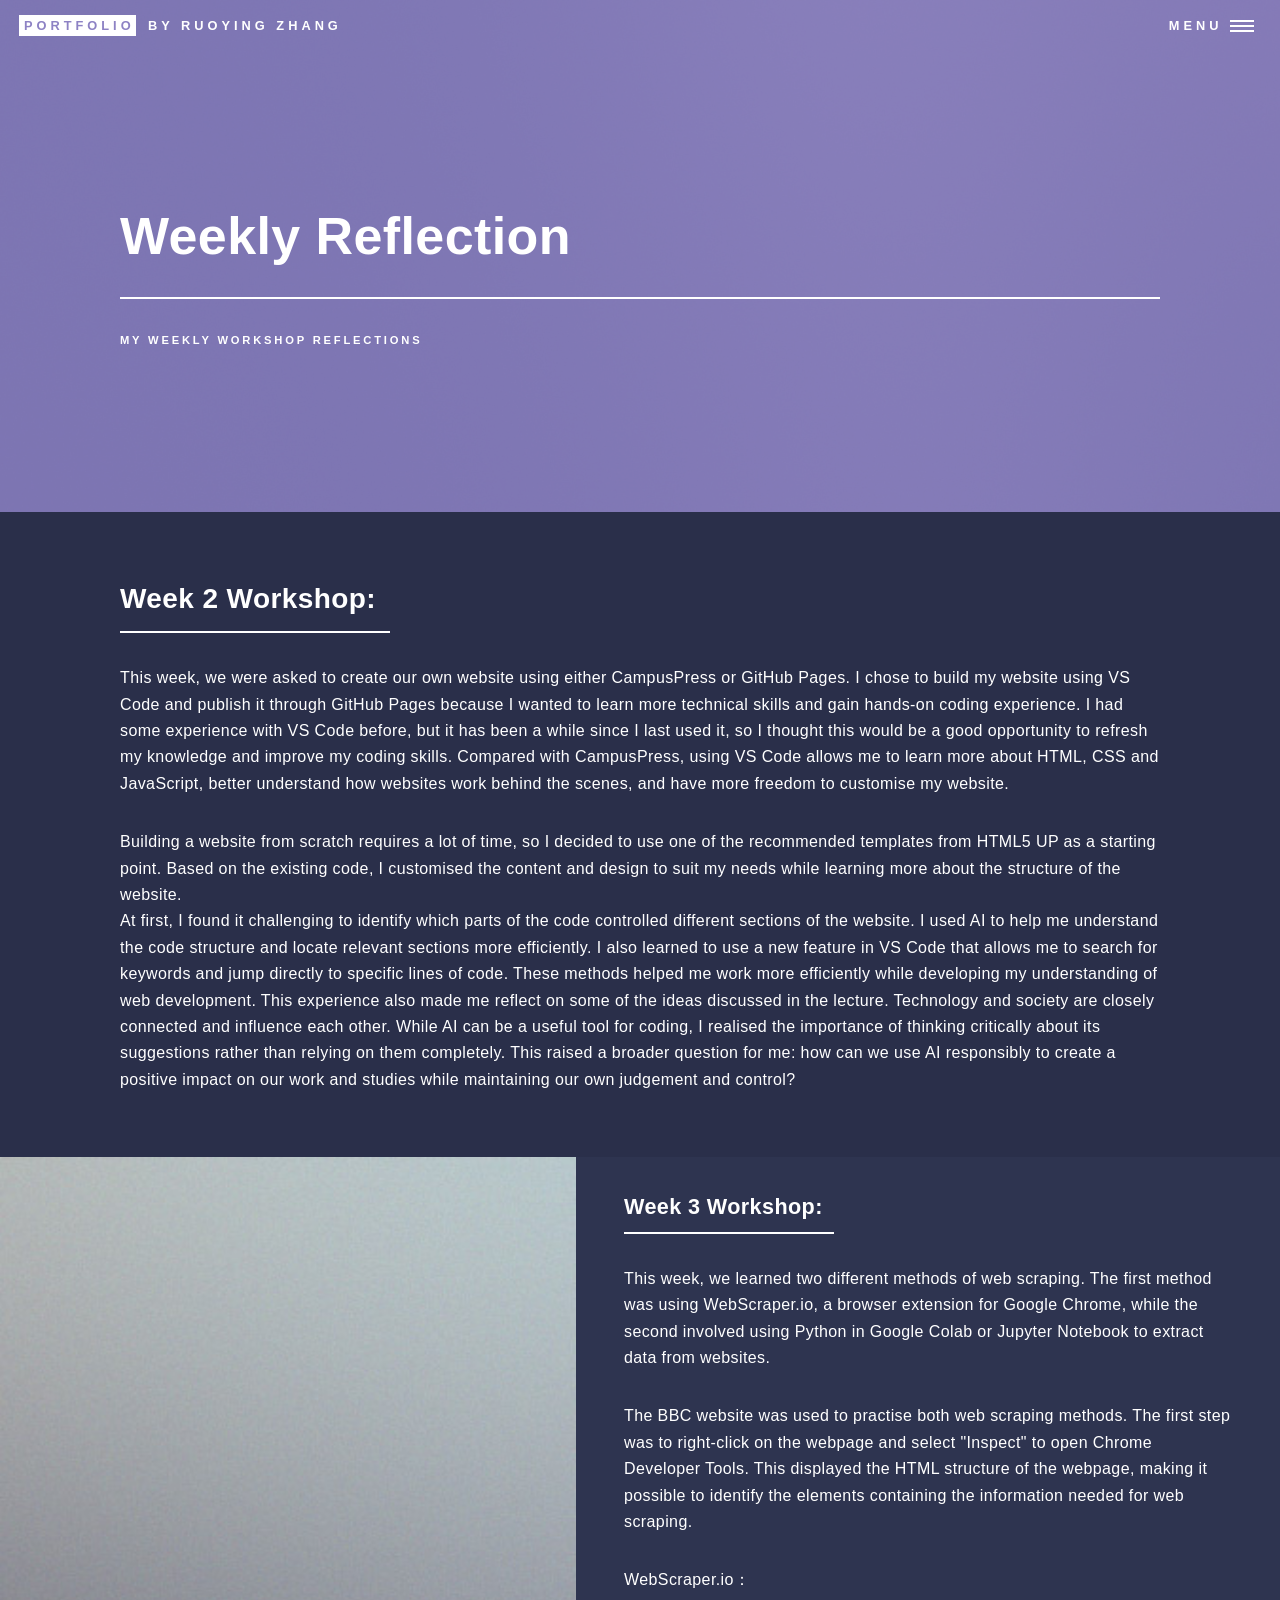
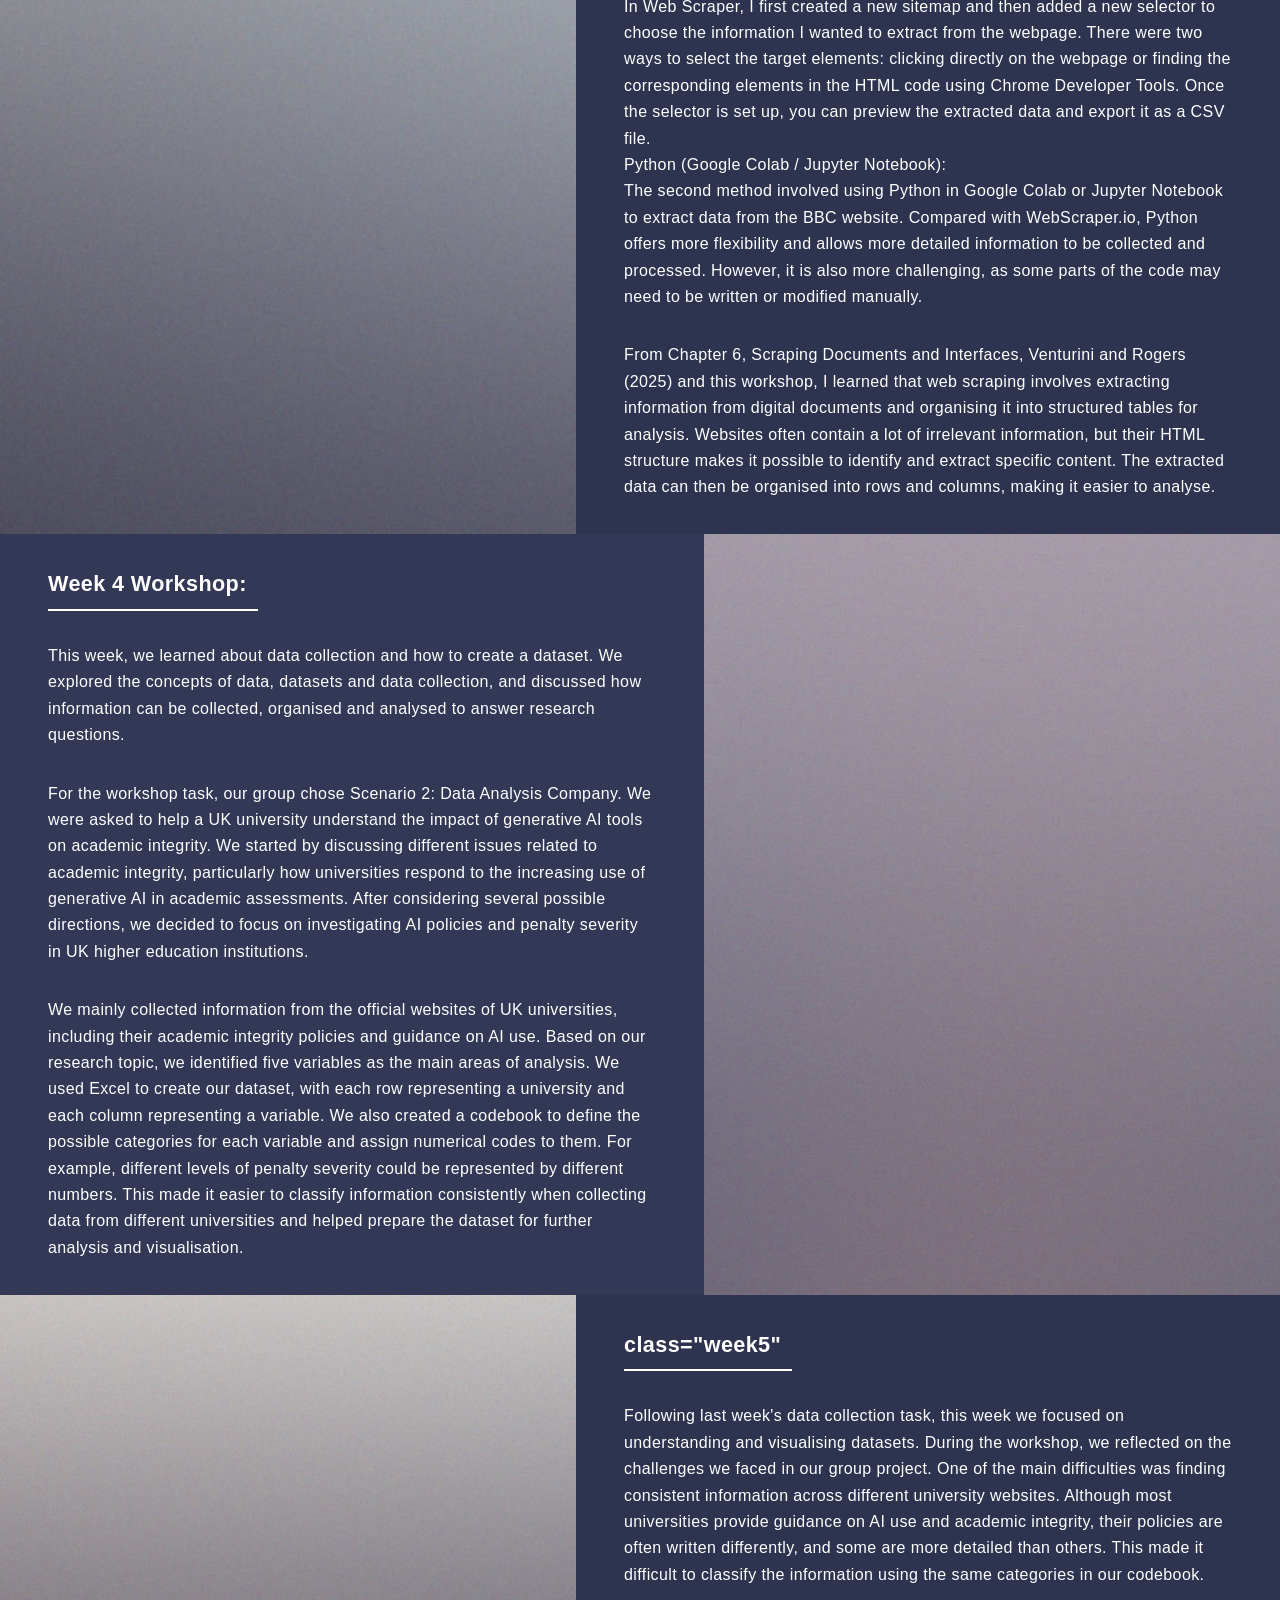
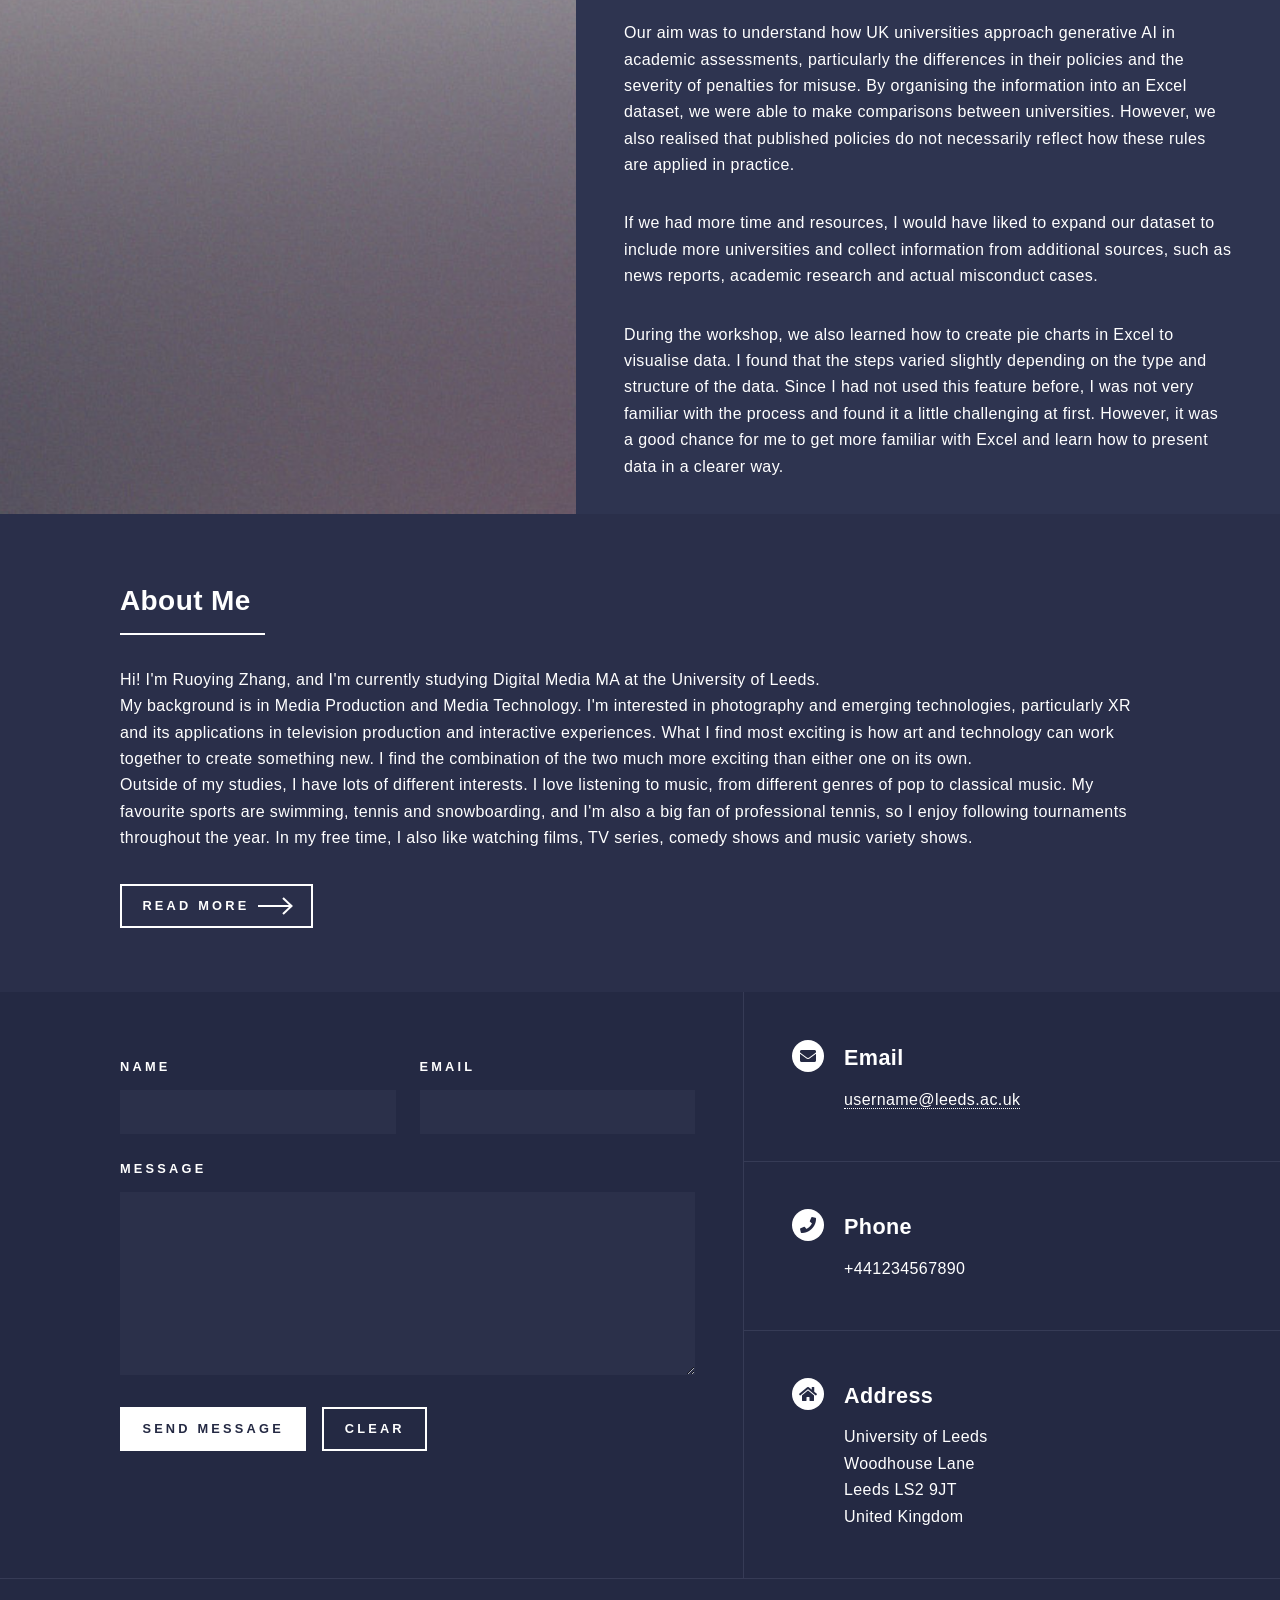
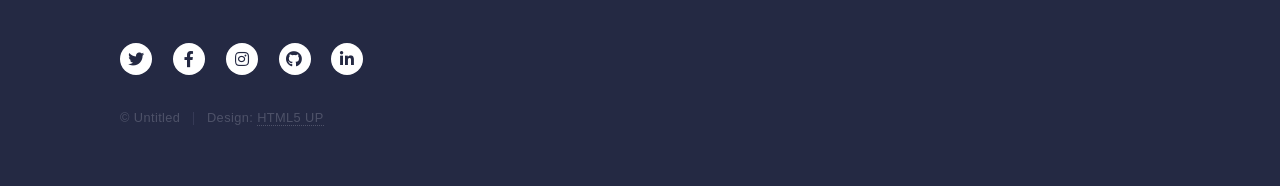
==== commit 67e4c859: "Update landing.html" ====
--- a/landing.html
+++ b/landing.html
@@ -118,7 +118,7 @@
 										</div>
 									</div>
 								</section>
-								<section>
+								<section class="week5">
 									<a href="generic.html" class="image">
 										<img src="images/pic10.jpg" alt="" data-position="25% 25%" />
 									</a>
--- a/assets/css/main.css
+++ b/assets/css/main.css
@@ -3950,14 +3950,22 @@
 			opacity: 1;
 			visibility: visible;
 		}
-/* Week 3 image fills the section height */
-#main .spotlights > section.week3 > .image {
+/* Week 3, Week 4 and Week 5 image layout */
+#main .spotlights > section.week3 > .image,
+#main .spotlights > section.week4 > .image,
+#main .spotlights > section.week5 > .image {
+    position: relative;
     align-self: stretch;
     height: auto;
     min-height: 100%;
 }
 
-#main .spotlights > section.week3 > .image img {
+#main .spotlights > section.week3 > .image img,
+#main .spotlights > section.week4 > .image img,
+#main .spotlights > section.week5 > .image img {
+    position: absolute;
+    top: 0;
+    left: 0;
     width: 100%;
     height: 100%;
     object-fit: cover;
